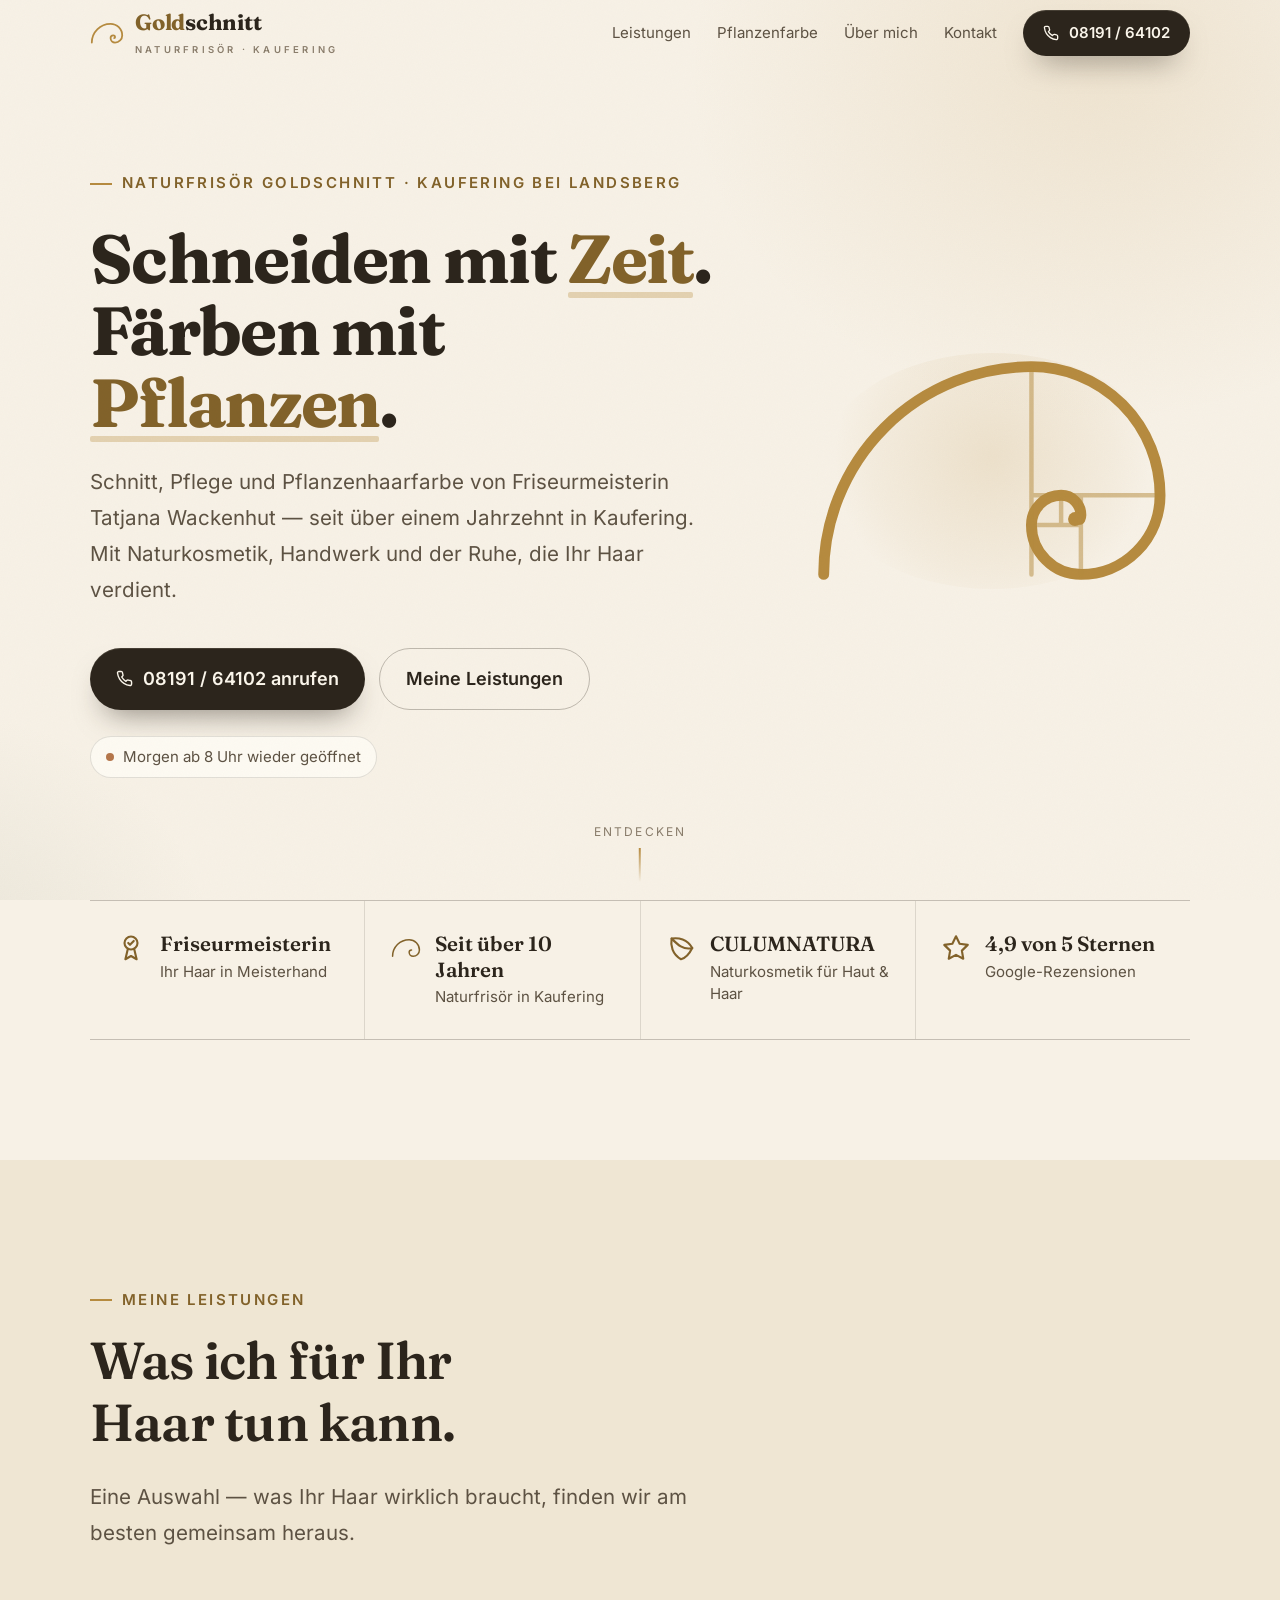
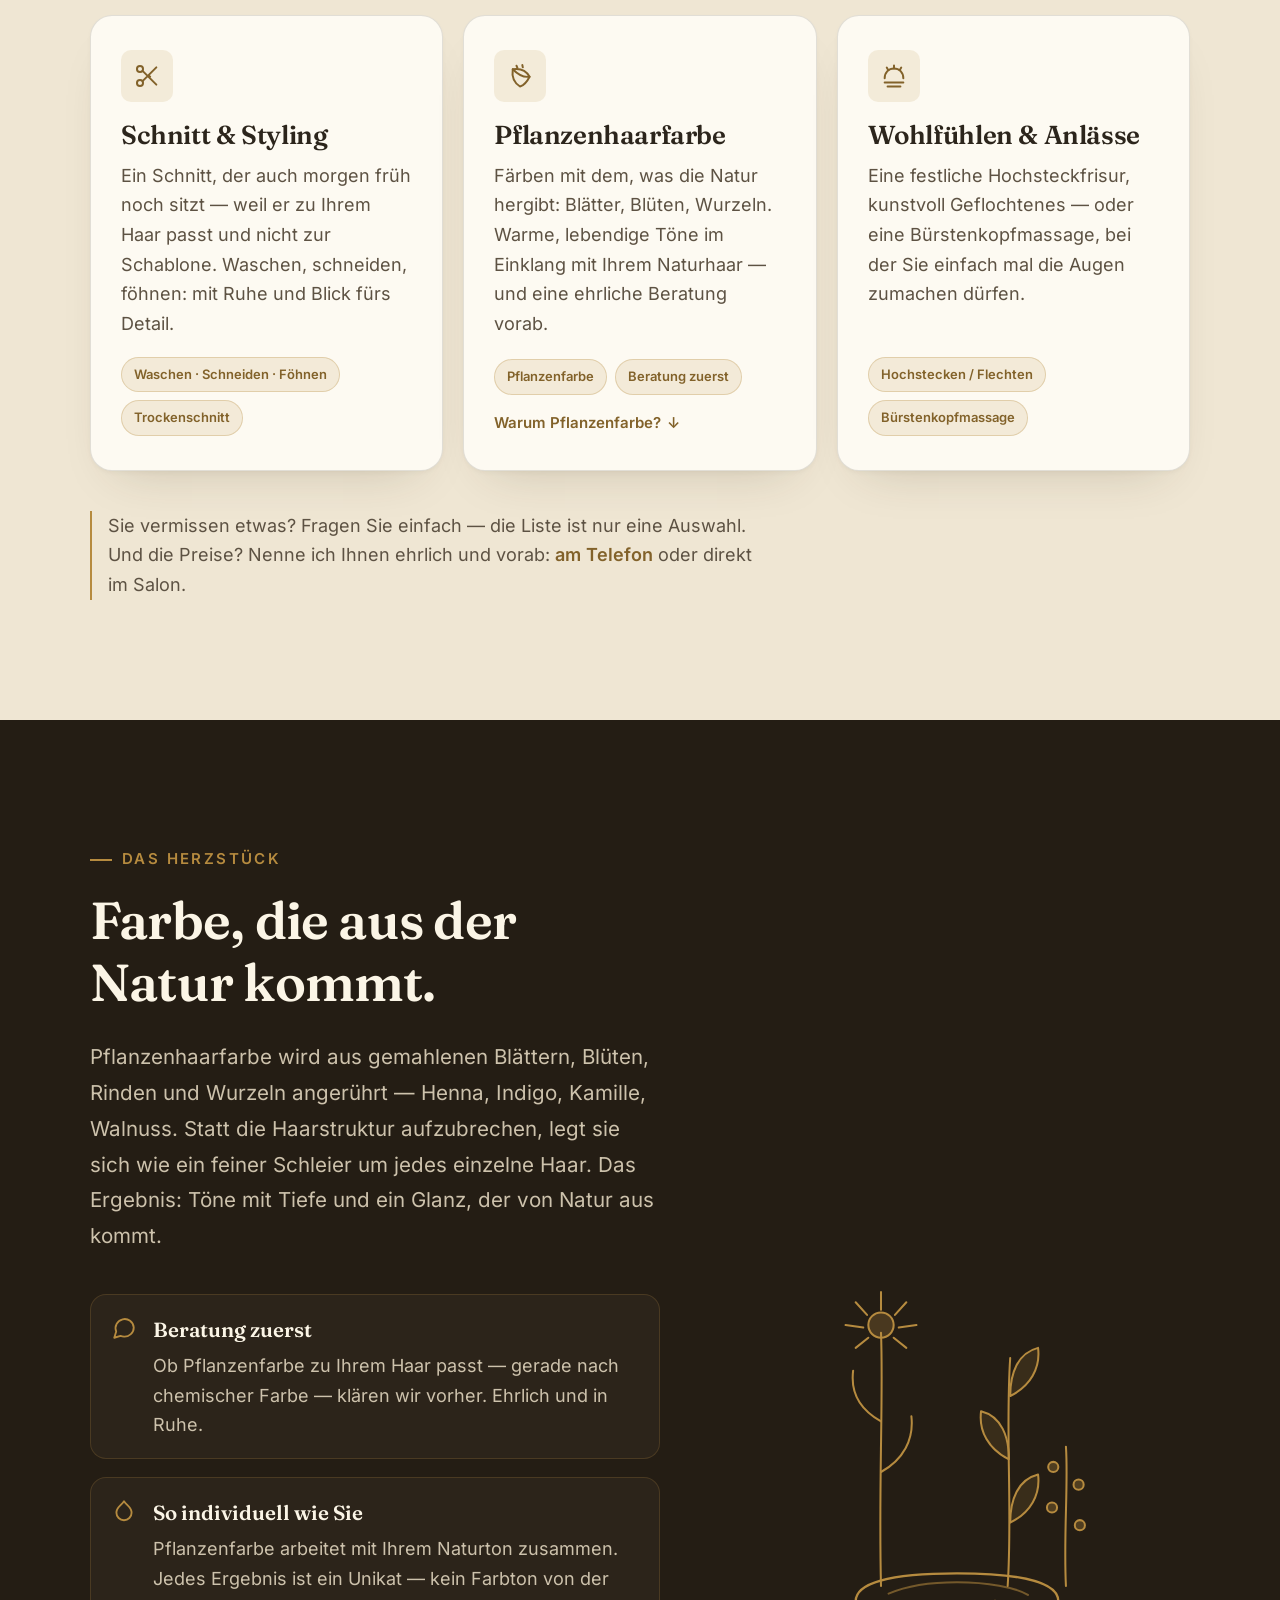
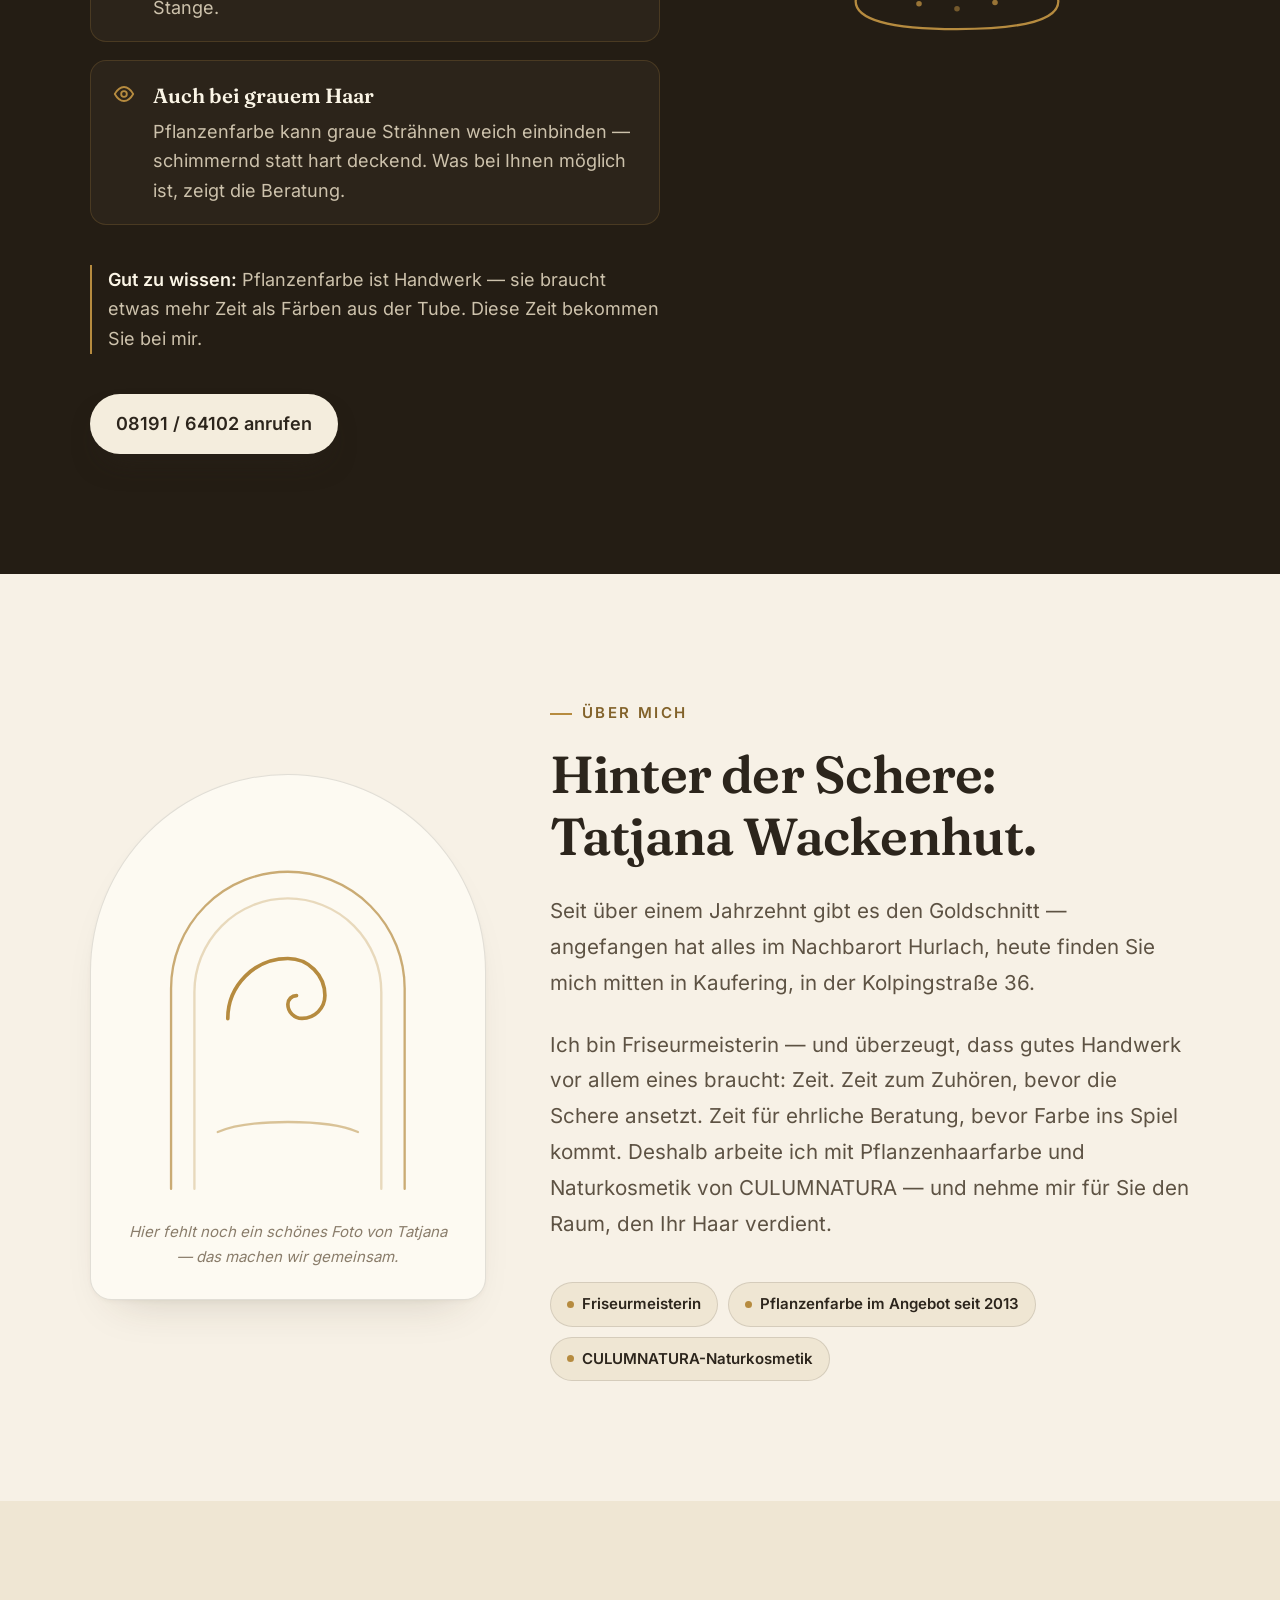
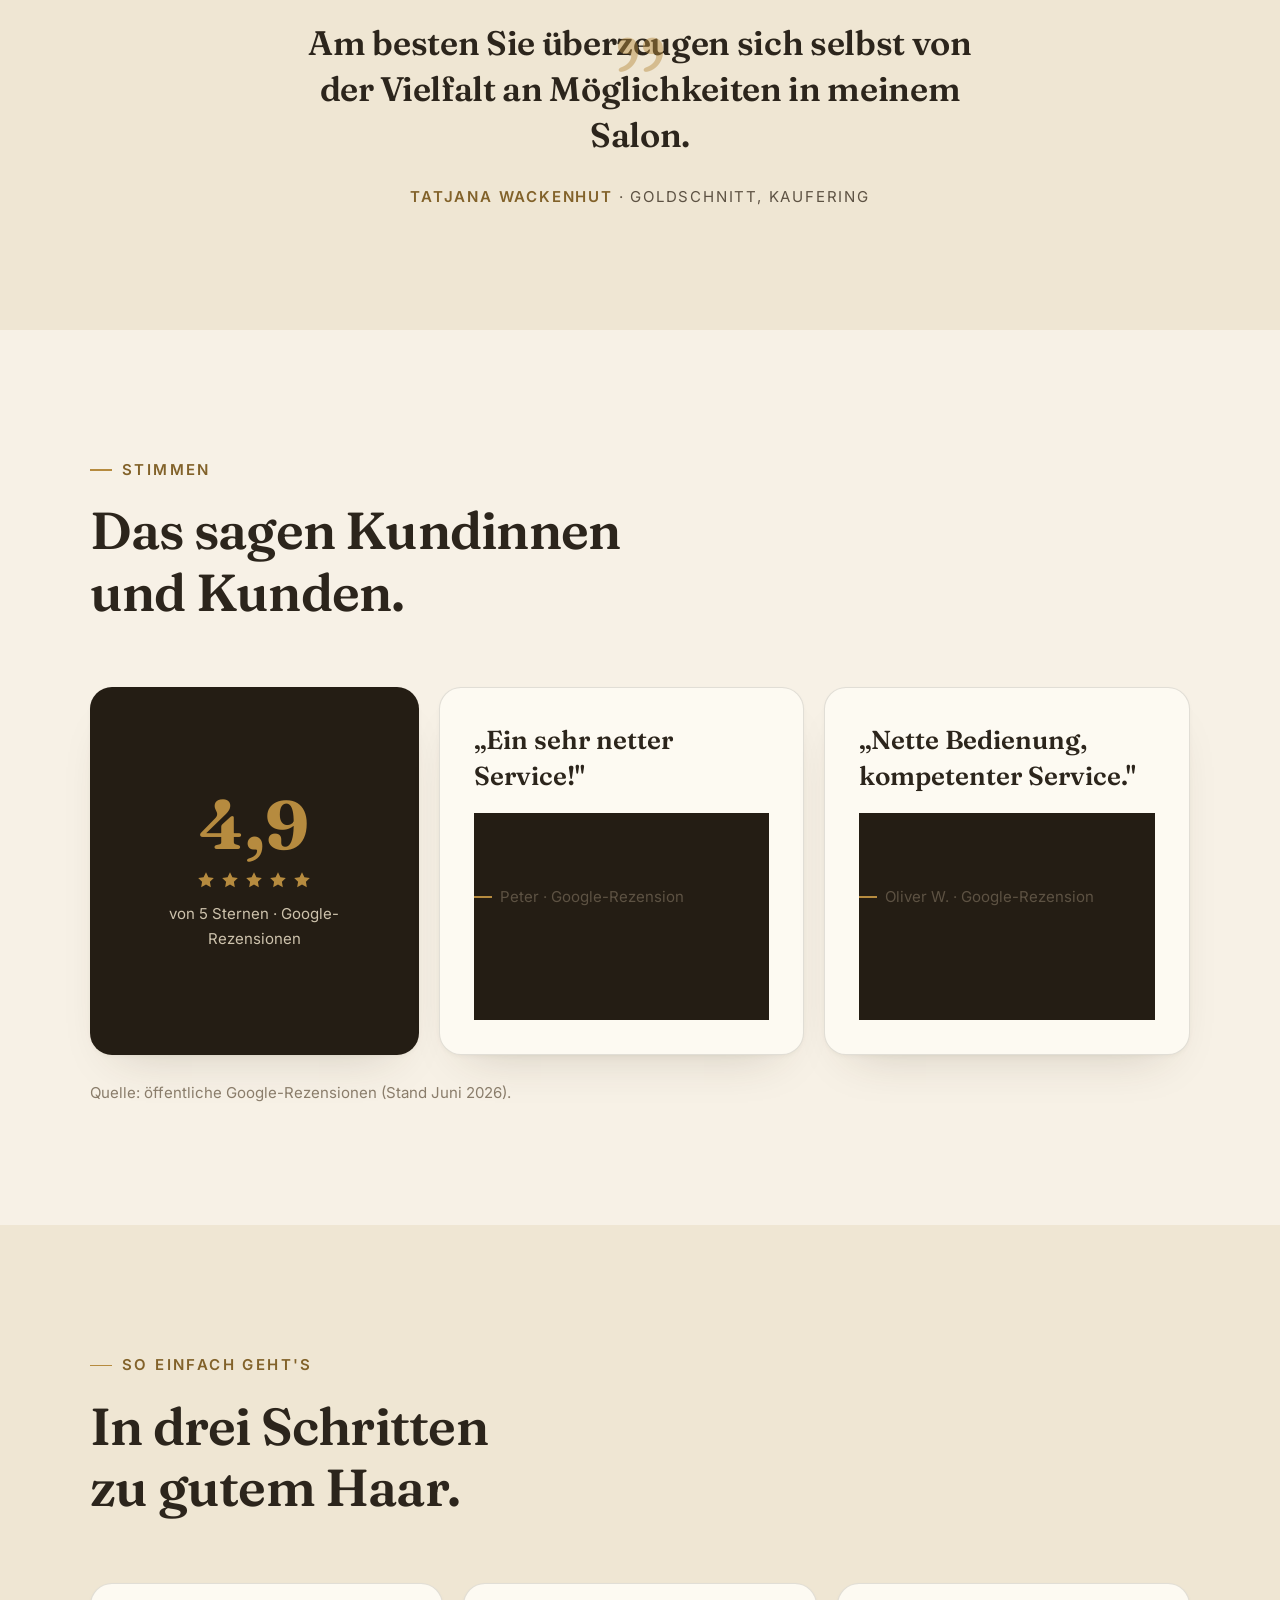
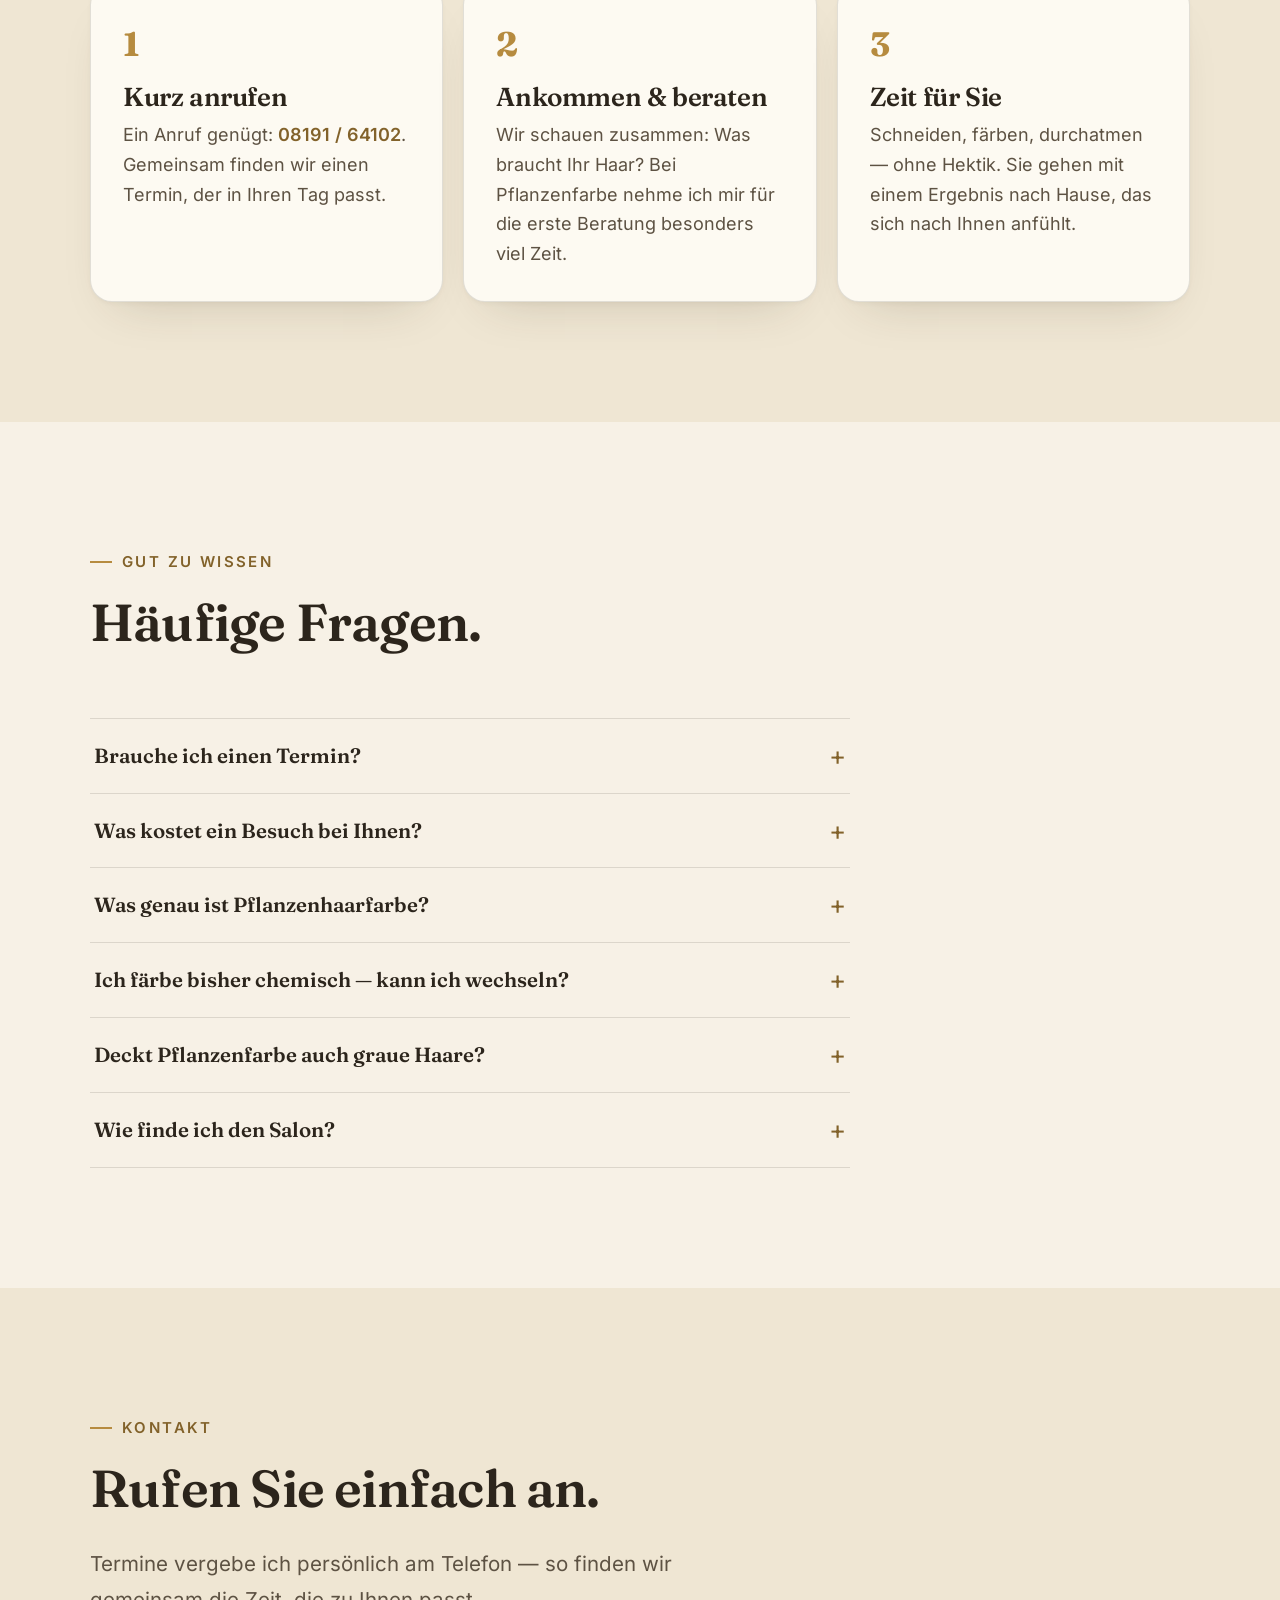
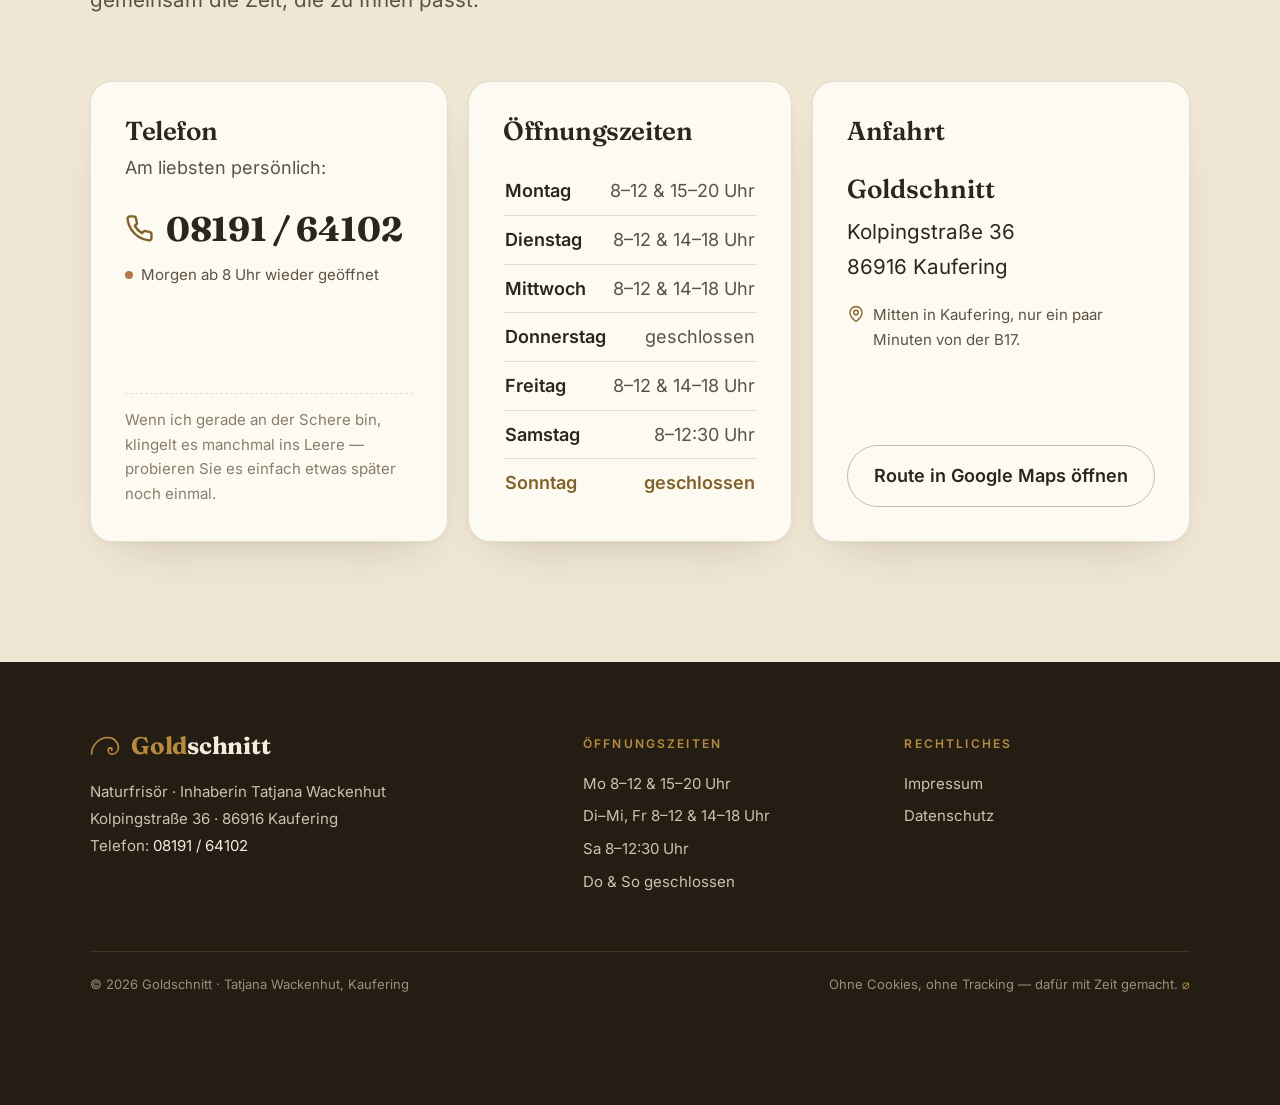
==== index.html @ da41f737 "Goldschnitt Naturfrisör — Design-Vorschau (Geschenk für Tatjana) Demo-Modus: noindex, robots Disallo" ====
<!DOCTYPE html>
<!--
  ╔════════════════════════════════════════════════════════════════════╗
  ║  GOLDSCHNITT NATURFRISÖR · Tatjana Wackenhut · Kaufering            ║
  ║  Design-Vorschau (DEMO, Geschenk) — gebaut von Lechcode, 06/2026    ║
  ║  Konzept: Goldener Schnitt = Marke. Spirale = Signet & Locke.       ║
  ║  Single-File, kein Build, keine externen Requests, keine Cookies.   ║
  ╠════════════════════════════════════════════════════════════════════╣
  ║  ⚠ DEMO-STATUS:                                                     ║
  ║   • noindex bleibt, bis Impressum + Datenschutz echt & freigegeben  ║
  ║   • Texte neu geschrieben — Passagen mit Kommentar                  ║
  ║     "VOM KUNDEN ZU PRÜFEN" vor Go-Live von Tatjana freigeben lassen ║
  ║   • Fakten-Quellen: _projekt/INVENTAR.md + INVENTAR-QUERCHECK.md    ║
  ╚════════════════════════════════════════════════════════════════════╝
-->
<html lang="de">
<head>
  <meta charset="UTF-8" />
  <meta name="viewport" content="width=device-width, initial-scale=1.0" />
  <!-- Foto-Modus für Screenshots: ?foto unterdrückt .js → alle Reveals sofort sichtbar -->
  <script>if(location.search.indexOf('foto')===-1){document.documentElement.classList.add('js');}else{document.documentElement.classList.add('foto');}</script>
  <!-- ⚠ ENTFERNEN sobald Impressum+Datenschutz live & von Tatjana freigegeben -->
  <meta name="robots" content="noindex, nofollow" />
  <title>Naturfriseur in Kaufering | Goldschnitt · Tatjana Wackenhut</title>
  <meta name="description" content="Schnitt, Pflege und Pflanzenhaarfarbe von Meisterin Tatjana Wackenhut. Naturfrisör Goldschnitt in Kaufering — mit Zeit und Naturkosmetik. ☎ 08191/64102" />
  <meta property="og:title" content="Goldschnitt — Naturfrisör in Kaufering" />
  <meta property="og:description" content="Schneiden mit Zeit. Färben mit Pflanzen. Friseurmeisterin Tatjana Wackenhut, Kolpingstraße 36, Kaufering." />
  <meta property="og:type" content="website" />
  <meta property="og:locale" content="de_DE" />
  <meta property="og:image" content="assets/og.jpg" />
  <meta name="theme-color" content="#F7F1E6" />
  <link rel="icon" href="data:image/svg+xml,%3Csvg xmlns='http://www.w3.org/2000/svg' viewBox='0 0 64 64'%3E%3Crect width='64' height='64' rx='14' fill='%23241D14'/%3E%3Cg transform='translate(8,19)' fill='none' stroke='%23B68B3F' stroke-width='2.6' stroke-linecap='round'%3E%3Cpath d='M0 29.4 A29.4 29.4 0 0 1 29.4 0 A18.2 18.2 0 0 1 47.6 18.2 A11.2 11.2 0 0 1 36.4 29.4 A7 7 0 0 1 29.4 22.4 A4.2 4.2 0 0 1 33.6 18.2 A2.8 2.8 0 0 1 36.4 21 A1.4 1.4 0 0 1 35 22.4'/%3E%3C/g%3E%3C/svg%3E" />
  <!-- Schriften lokal gehostet — DSGVO: keine Verbindung zu Google-Servern -->
  <link rel="preload" href="assets/fonts/fraunces-700.woff2" as="font" type="font/woff2" crossorigin>
  <link rel="preload" href="assets/fonts/inter-400.woff2" as="font" type="font/woff2" crossorigin>
  <link rel="stylesheet" href="assets/fonts.css">

  <!-- Strukturierte Daten: nur, was sichtbar auf der Seite steht. geo folgt bei Go-Live (Google-Profil). -->
  <script type="application/ld+json">
  {
    "@context": "https://schema.org",
    "@type": "HairSalon",
    "name": "Goldschnitt Naturfrisör",
    "alternateName": "Friseursalon Goldschnitt",
    "url": "https://www.goldschnitt-naturfrisoer.de/",
    "image": "https://www.goldschnitt-naturfrisoer.de/assets/og.jpg",
    "telephone": "+49 8191 64102",
    "founder": { "@type": "Person", "name": "Tatjana Wackenhut", "jobTitle": "Friseurmeisterin" },
    "address": {
      "@type": "PostalAddress",
      "streetAddress": "Kolpingstraße 36",
      "postalCode": "86916",
      "addressLocality": "Kaufering",
      "addressRegion": "Bayern",
      "addressCountry": "DE"
    },
    "openingHoursSpecification": [
      { "@type": "OpeningHoursSpecification", "dayOfWeek": "Monday", "opens": "08:00", "closes": "12:00" },
      { "@type": "OpeningHoursSpecification", "dayOfWeek": "Monday", "opens": "15:00", "closes": "20:00" },
      { "@type": "OpeningHoursSpecification", "dayOfWeek": ["Tuesday","Wednesday","Friday"], "opens": "08:00", "closes": "12:00" },
      { "@type": "OpeningHoursSpecification", "dayOfWeek": ["Tuesday","Wednesday","Friday"], "opens": "14:00", "closes": "18:00" },
      { "@type": "OpeningHoursSpecification", "dayOfWeek": "Saturday", "opens": "08:00", "closes": "12:30" }
    ],
    "areaServed": "Kaufering, Landsberg am Lech und Umgebung"
  }
  </script>

  <style>
  /* ═══ 1 · TOKENS — Creme · Espresso · mattes Gold (Goldener Schnitt) ═══ */
  :root{
    --paper:#F7F1E6;          /* Grund: warmes Elfenbein */
    --cream:#EFE6D3;          /* Flächen-Wechsel */
    --warm-white:#FDFAF2;     /* Karten */
    --ink:#2C251C;            /* Espresso — Text */
    --ink-soft:#5D5243;       /* Sekundärtext */
    --ink-faint:#8A7D6B;      /* Fußnoten */
    --gold:#B68B3F;           /* Gold dekorativ (Linien, große Ziffern) */
    --gold-deep:#82622A;      /* Gold lesbar (Links, Labels) */
    --gold-soft:rgba(182,139,63,.14);
    --sage:#6E7B5E;           /* Salbei, sparsam */
    --night:#241D14;          /* dunkle Sektionen/Footer */
    --night-2:#2C241A;
    --bone:#F4EDDD;           /* Text auf dunkel */
    --bone-dim:#CDC2AC;
    --line:rgba(44,37,28,.13);
    --line-d:rgba(182,139,63,.22);
    --serif:'Fraunces',Georgia,'Times New Roman',serif;
    --sans:'Inter','Inter-Fallback',-apple-system,'Segoe UI',sans-serif;

    /* Typo-Skala, an φ=1,618 angelehnt (fluid; ⚠ Leerzeichen um + sind Pflicht) */
    --step--1:clamp(13.5px, 12.8px + .3vw, 15px);
    --step-0:clamp(16.5px, 15.9px + .35vw, 18px);
    --step-1:clamp(18px, 17px + .6vw, 20.5px);
    --step-2:clamp(21px, 19px + 1.1vw, 26px);
    --step-3:clamp(26px, 22.5px + 1.8vw, 34px);
    --step-4:clamp(33px, 26px + 3.6vw, 52px);
    --step-5:clamp(40px, 28px + 6.2vw, 68px);
    --lh-tight:1.06; --lh-snug:1.18; --lh-body:1.65; --lh-relaxed:1.75;
    --ls-label:.16em;

    /* Spacing-Leiter */
    --sp-1:clamp(8px, 1vw, 12px);
    --sp-2:clamp(14px, 1.6vw, 18px);
    --sp-3:clamp(20px, 2.4vw, 26px);
    --sp-4:clamp(30px, 3.6vw, 40px);
    --sp-5:clamp(44px, 5.5vw, 64px);
    --sp-6:clamp(64px, 9.5vw, 120px);

    --radius:16px; --radius-lg:22px; --radius-sm:10px; --radius-pill:999px;
    --nav-h:66px;
    --shadow:0 2px 6px -3px rgba(60,45,25,.10), 0 24px 48px -28px rgba(60,45,25,.22);
    --shadow-lift:0 2px 6px -3px rgba(60,45,25,.12), 0 30px 56px -26px rgba(60,45,25,.30);
    --ease:cubic-bezier(.22,.61,.36,1);
    --focus:0 0 0 3px rgba(130,98,42,.5);
  }
  *{margin:0;padding:0;box-sizing:border-box;}
  html{scroll-behavior:smooth;scroll-padding-top:calc(var(--nav-h) + 14px);}
  body{background:var(--paper);color:var(--ink);font-family:var(--sans);font-size:var(--step-0);line-height:var(--lh-body);-webkit-font-smoothing:antialiased;overflow-x:hidden;}
  /* feines Papierkorn — taktil statt steril */
  body::after{content:"";position:fixed;inset:0;z-index:9990;pointer-events:none;opacity:.028;mix-blend-mode:multiply;
    background-image:url("data:image/svg+xml,%3Csvg xmlns='http://www.w3.org/2000/svg' width='180' height='180'%3E%3Cfilter id='n'%3E%3CfeTurbulence type='fractalNoise' baseFrequency='0.85' numOctaves='2' stitchTiles='stitch'/%3E%3C/filter%3E%3Crect width='100%25' height='100%25' filter='url(%23n)'/%3E%3C/svg%3E");}
  h1,h2,h3{font-family:var(--serif);font-weight:600;line-height:var(--lh-snug);letter-spacing:-.015em;text-wrap:balance;}
  a{color:inherit;text-decoration:none;}
  img,svg{display:block;max-width:100%;}
  ul{list-style:none;}
  ::selection{background:rgba(182,139,63,.28);}
  .wrap{width:min(1100px,92vw);margin-inline:auto;}
  section{padding:var(--sp-6) 0;position:relative;}
  .eyebrow{font-size:var(--step--1);font-weight:600;letter-spacing:var(--ls-label);text-transform:uppercase;color:var(--gold-deep);display:inline-flex;align-items:center;gap:10px;}
  .eyebrow::before{content:"";width:22px;height:1.5px;background:var(--gold);flex:none;}
  .sec-head{max-width:56ch;margin-bottom:var(--sp-5);}
  .sec-head h2{font-size:var(--step-4);margin-top:var(--sp-2);}
  .sec-head .lead{margin-top:var(--sp-3);}
  .lead{font-size:var(--step-1);line-height:var(--lh-relaxed);color:var(--ink-soft);}
  .dark{background:var(--night);color:var(--bone);}
  .dark h2,.dark h3{color:#FBF5E6;}
  .dark .lead{color:var(--bone-dim);}
  .dark .eyebrow{color:var(--gold);}
  .cream-bg{background:var(--cream);}

  /* Buttons — ein CTA-Wortlaut, ein Stil */
  .btn{display:inline-flex;align-items:center;justify-content:center;gap:10px;cursor:pointer;border:none;
    background:var(--ink);color:#FBF6EB;font-family:var(--sans);font-weight:600;font-size:var(--step-0);
    padding:15px 26px;border-radius:var(--radius-pill);min-height:48px;
    box-shadow:inset 0 1px 0 rgba(255,245,220,.12), 0 16px 30px -14px rgba(44,37,28,.55);
    transition:transform .28s var(--ease),box-shadow .28s var(--ease),background .28s var(--ease);white-space:nowrap;}
  .btn:hover{transform:translateY(-2px);background:#3A3124;box-shadow:inset 0 1px 0 rgba(255,245,220,.12), 0 0 0 1.5px var(--gold), 0 20px 36px -14px rgba(44,37,28,.6);}
  .btn:active{transform:translateY(0);transition-duration:.08s;}
  .btn-ghost{background:transparent;color:var(--ink);border:1.5px solid rgba(44,37,28,.28);box-shadow:none;}
  .btn-ghost:hover{background:var(--gold-soft);border-color:var(--gold-deep);color:var(--ink);box-shadow:none;}
  .dark .btn{background:var(--bone);color:var(--ink);}
  .dark .btn:hover{background:#fff;box-shadow:0 0 0 1.5px var(--gold), 0 20px 36px -14px rgba(0,0,0,.6);}
  .tel-ico{flex:none;}

  /* ═══ 2 · NAV ═══ */
  .nav{position:fixed;top:0;left:0;right:0;z-index:100;height:var(--nav-h);transition:background .3s var(--ease),box-shadow .3s var(--ease);}
  .nav.scrolled{background:rgba(247,241,230,.82);backdrop-filter:saturate(150%) blur(14px);-webkit-backdrop-filter:saturate(150%) blur(14px);box-shadow:0 1px 0 var(--line);}
  .nav-in{display:flex;align-items:center;justify-content:space-between;height:100%;}
  .brand{display:inline-flex;align-items:center;gap:11px;}
  .brand-mark{width:34px;height:auto;color:var(--gold);flex:none;transition:transform .4s var(--ease);}
  .brand:hover .brand-mark{transform:rotate(-6deg);}
  .wm{font-family:var(--serif);font-weight:700;font-size:22px;letter-spacing:-.01em;line-height:1;color:var(--ink);}
  .wm .gold{color:var(--gold-deep);}
  .wm-sub{display:block;font-family:var(--sans);font-weight:600;font-size:9.5px;letter-spacing:.34em;text-transform:uppercase;color:var(--ink-faint);margin-top:3px;}
  .nav-links{display:flex;align-items:center;gap:26px;}
  .nav-links a:not(.btn){font-size:15px;color:var(--ink-soft);font-weight:500;position:relative;padding:4px 0;transition:color .2s var(--ease);}
  .nav-links a:not(.btn)::after{content:"";position:absolute;left:0;bottom:-2px;width:0;height:1.5px;background:var(--gold);transition:width .25s var(--ease);}
  .nav-links a:not(.btn):hover{color:var(--ink);}
  .nav-links a:not(.btn):hover::after{width:100%;}
  .nav-links .btn{padding:11px 20px;min-height:44px;font-size:15px;}
  .nav-toggle{display:none;background:none;border:none;cursor:pointer;padding:12px;min-width:48px;min-height:48px;}
  .nav-toggle span{display:block;width:24px;height:2px;background:var(--ink);border-radius:2px;transition:.3s;margin-inline:auto;}
  .nav-toggle span + span{margin-top:6px;}

  /* ═══ 3 · HERO ═══ */
  /* Foto-Modus (?foto): Hero nicht auf Fensterhöhe strecken — für Full-Page-Screenshots */
  .foto .hero{min-height:auto;}
  .hero{min-height:100svh;display:flex;align-items:center;padding:calc(var(--nav-h) + var(--sp-4)) 0 var(--sp-5);overflow:hidden;isolation:isolate;
    background:
      radial-gradient(52vmax 44vmax at 86% 8%, rgba(182,139,63,.13), transparent 62%),
      radial-gradient(40vmax 36vmax at -6% 108%, rgba(110,123,94,.10), transparent 58%),
      var(--paper);}
  .hero-grid{display:grid;grid-template-columns:1.618fr 1fr;gap:clamp(32px,5vw,72px);align-items:center;}
  .hero h1{font-size:var(--step-5);font-weight:700;line-height:var(--lh-tight);letter-spacing:-.025em;margin-top:var(--sp-3);max-width:15ch;}
  .hero h1 em{font-style:normal;color:var(--gold-deep);position:relative;white-space:nowrap;}
  .hero h1 em::after{content:"";position:absolute;left:0;right:0;bottom:.04em;height:.085em;background:var(--gold);opacity:.32;border-radius:2px;z-index:-1;}
  .hero-sub{margin-top:var(--sp-3);max-width:48ch;}
  .hero-cta{display:flex;gap:14px;flex-wrap:wrap;margin-top:var(--sp-4);}
  .hero-status{display:inline-flex;align-items:center;gap:9px;margin-top:var(--sp-3);font-size:var(--step--1);color:var(--ink-soft);background:var(--warm-white);border:1px solid var(--line);padding:8px 15px;border-radius:var(--radius-pill);}
  .hero-status .dot{width:8px;height:8px;border-radius:50%;background:var(--sage);flex:none;}
  .hero-status.zu .dot{background:#B5764A;}
  .hero-status:empty{display:none;}
  .hero-visual{position:relative;display:grid;place-items:center;}
  .spiral-stage{position:relative;width:min(440px,100%);}
  .spiral-stage::before{content:"";position:absolute;inset:6%;border-radius:50%;background:radial-gradient(circle at 50% 44%, rgba(182,139,63,.16), rgba(182,139,63,.05) 55%, transparent 72%);}
  .spiral-svg{position:relative;width:100%;height:auto;color:var(--gold);overflow:visible;}
  /* Spirale zeichnet sich einmalig (nur mit JS; reduced-motion stoppt sie) */
  .js .spiral-draw{stroke-dasharray:1;stroke-dashoffset:1;animation:draw 2.4s .35s var(--ease) forwards;}
  @keyframes draw{to{stroke-dashoffset:0;}}
  .hero-hint{position:absolute;left:50%;bottom:18px;transform:translateX(-50%);color:var(--ink-faint);font-size:12px;letter-spacing:.18em;text-transform:uppercase;display:flex;flex-direction:column;align-items:center;gap:6px;}
  .hero-hint::after{content:"";width:1.5px;height:34px;background:linear-gradient(var(--gold), transparent);}

  /* ═══ 4 · VERTRAUENSLEISTE ═══ */
  .trustbar{padding:0 0 var(--sp-6);}
  .trust-grid{display:grid;grid-template-columns:repeat(4,1fr);gap:1px;background:var(--line);border-block:1px solid var(--line);}
  .trust{background:var(--paper);padding:clamp(18px,2.6vw,30px) clamp(14px,2vw,26px);display:flex;gap:14px;align-items:flex-start;}
  .trust svg{flex:none;width:30px;height:30px;color:var(--gold-deep);margin-top:2px;}
  .trust b{display:block;font-family:var(--serif);font-weight:600;font-size:var(--step-1);line-height:1.25;}
  .trust span{display:block;font-size:var(--step--1);color:var(--ink-soft);margin-top:4px;line-height:1.5;}

  /* ═══ 5 · LEISTUNGEN ═══ */
  .cards{display:grid;grid-template-columns:repeat(3,1fr);gap:20px;}
  .card{background:var(--warm-white);border:1px solid var(--line);border-radius:var(--radius-lg);padding:clamp(24px,3vw,34px) clamp(20px,2.6vw,30px);box-shadow:var(--shadow);display:flex;flex-direction:column;transition:transform .35s var(--ease),box-shadow .35s var(--ease),border-color .35s var(--ease);}
  .card:hover{transform:translateY(-4px);box-shadow:var(--shadow-lift);border-color:rgba(182,139,63,.45);}
  .card .ic{width:52px;height:52px;border-radius:var(--radius-sm);background:var(--gold-soft);display:grid;place-items:center;margin-bottom:18px;}
  .card .ic svg{width:28px;height:28px;color:var(--gold-deep);}
  .card h3{font-size:var(--step-2);margin-bottom:10px;}
  .card p{color:var(--ink-soft);font-size:var(--step-0);flex:1;}
  .tags{display:flex;flex-wrap:wrap;gap:8px;margin-top:18px;}
  .tag{font-size:13px;font-weight:600;color:var(--gold-deep);background:var(--gold-soft);border:1px solid rgba(182,139,63,.3);padding:6px 12px;border-radius:var(--radius-pill);}
  .card .more{margin-top:16px;font-size:var(--step--1);font-weight:600;color:var(--gold-deep);display:inline-flex;align-items:center;gap:6px;}
  .card .more:hover{text-decoration:underline;text-underline-offset:3px;}
  .cards-note{margin-top:var(--sp-4);max-width:62ch;color:var(--ink-soft);font-size:var(--step-0);border-left:2px solid var(--gold);padding-left:16px;}

  /* ═══ 6 · PFLANZENFARBE (dunkel, das Herzstück) ═══ */
  .pf{overflow:hidden;}
  .pf-grid{display:grid;grid-template-columns:1.1fr .9fr;gap:clamp(32px,5vw,72px);align-items:center;}
  .pf-points{display:grid;gap:18px;margin-top:var(--sp-4);}
  .pf-point{display:flex;gap:16px;align-items:flex-start;background:var(--night-2);border:1px solid var(--line-d);border-radius:var(--radius);padding:18px 20px;}
  .pf-point svg{flex:none;width:26px;height:26px;color:var(--gold);margin-top:2px;}
  .pf-point b{display:block;font-family:var(--serif);font-size:var(--step-1);font-weight:600;color:#FBF5E6;margin-bottom:4px;}
  .pf-point p{color:var(--bone-dim);font-size:var(--step-0);}
  .pf-note{margin-top:var(--sp-4);color:var(--bone-dim);font-size:var(--step-0);border-left:2px solid var(--gold);padding-left:16px;max-width:54ch;}
  .pf-note b{color:#FBF5E6;}
  .pf-cta{margin-top:var(--sp-4);}
  .pf-visual{position:relative;display:grid;place-items:center;min-height:320px;}
  .botanik{width:min(380px,90%);height:auto;color:var(--gold);overflow:visible;}
  /* v1.2-Regel: äußere <g> positioniert (transform-Attribut), innere <g class="sway"> animiert */
  .js .sway{animation:sway 7s ease-in-out infinite;transform-origin:50% 100%;}
  .js .sway.s2{animation-duration:9s;animation-delay:1.2s;}
  .js .sway.s3{animation-duration:8s;animation-delay:2.1s;}
  @keyframes sway{0%,100%{transform:rotate(-2.2deg);}50%{transform:rotate(2.2deg);}}

  /* ═══ 7 · ÜBER MICH ═══ */
  .um-grid{display:grid;grid-template-columns:1fr 1.618fr;gap:clamp(32px,5vw,72px);align-items:center;}
  .um-frame{position:relative;background:var(--warm-white);border:1px solid var(--line);border-radius:200px 200px var(--radius-lg) var(--radius-lg);padding:clamp(20px,3vw,30px);box-shadow:var(--shadow);}
  .um-frame svg{width:100%;height:auto;color:var(--gold);}
  .um-frame figcaption{text-align:center;font-size:var(--step--1);color:var(--ink-faint);margin-top:14px;font-style:italic;}
  .um-copy .lead + .lead{margin-top:var(--sp-3);}
  .quali{display:flex;flex-wrap:wrap;gap:10px;margin-top:var(--sp-4);}
  .quali li{font-size:var(--step--1);font-weight:600;color:var(--ink);background:var(--cream);border:1px solid var(--line);padding:9px 16px;border-radius:var(--radius-pill);display:inline-flex;align-items:center;gap:8px;}
  .quali li::before{content:"";width:7px;height:7px;border-radius:50%;background:var(--gold);flex:none;}

  /* ═══ 8 · FUNDSTÜCK-ZITAT ═══ */
  .zitat{text-align:center;}
  .zitat blockquote{position:relative;max-width:30ch;margin-inline:auto;font-family:var(--serif);font-weight:600;font-size:var(--step-3);line-height:1.35;letter-spacing:-.01em;}
  .zitat blockquote::before{content:"„";position:absolute;top:-.55em;left:50%;transform:translateX(-50%);font-size:3.2em;line-height:1;color:var(--gold);opacity:.45;font-family:var(--serif);}
  .zitat figcaption{margin-top:var(--sp-3);font-size:var(--step--1);color:var(--ink-soft);letter-spacing:.12em;text-transform:uppercase;}
  .zitat figcaption b{color:var(--gold-deep);}

  /* ═══ 9 · STIMMEN ═══ */
  .stimmen-grid{display:grid;grid-template-columns:.9fr 1fr 1fr;gap:20px;align-items:stretch;}
  .rating-card{background:var(--night);color:var(--bone);border-radius:var(--radius-lg);padding:clamp(24px,3vw,34px);display:flex;flex-direction:column;justify-content:center;text-align:center;box-shadow:var(--shadow);}
  .rating-card .num{font-family:var(--serif);font-weight:700;font-size:var(--step-5);line-height:1;color:var(--gold);}
  .rating-card .stars{display:flex;justify-content:center;gap:4px;margin-top:12px;color:var(--gold);}
  .rating-card .lbl{margin-top:12px;font-size:var(--step--1);color:var(--bone-dim);}
  .quote-card{background:var(--warm-white);border:1px solid var(--line);border-radius:var(--radius-lg);padding:clamp(24px,3vw,34px);box-shadow:var(--shadow);display:flex;flex-direction:column;}
  .quote-card p{font-family:var(--serif);font-size:var(--step-2);font-weight:600;line-height:1.4;flex:1;}
  .quote-card footer{margin-top:18px;font-size:var(--step--1);color:var(--ink-soft);display:flex;align-items:center;gap:8px;}
  .quote-card footer::before{content:"";width:18px;height:1.5px;background:var(--gold);flex:none;}
  .stimmen-src{margin-top:var(--sp-3);font-size:var(--step--1);color:var(--ink-faint);}

  /* ═══ 10 · ABLAUF ═══ */
  .steps{display:grid;grid-template-columns:repeat(3,1fr);gap:20px;counter-reset:schritt;}
  .step{background:var(--warm-white);border:1px solid var(--line);border-radius:var(--radius-lg);padding:clamp(24px,3vw,32px);box-shadow:var(--shadow);position:relative;}
  .step::before{counter-increment:schritt;content:counter(schritt);font-family:var(--serif);font-weight:700;font-size:var(--step-3);color:var(--gold);display:block;margin-bottom:10px;}
  .step h3{font-size:var(--step-2);margin-bottom:8px;}
  .step p{color:var(--ink-soft);}
  .step a{color:var(--gold-deep);font-weight:600;white-space:nowrap;}
  .step a:hover{text-decoration:underline;text-underline-offset:3px;}

  /* ═══ 11 · FAQ ═══ */
  .faq-list{max-width:760px;}
  .faq-list details{border-bottom:1px solid var(--line);}
  .faq-list details:first-child{border-top:1px solid var(--line);}
  .faq-list summary{cursor:pointer;list-style:none;display:flex;align-items:center;justify-content:space-between;gap:16px;padding:20px 4px;font-family:var(--serif);font-weight:600;font-size:var(--step-1);min-height:48px;transition:color .2s var(--ease);}
  .faq-list summary::-webkit-details-marker{display:none;}
  .faq-list summary:hover{color:var(--gold-deep);}
  .faq-list summary::after{content:"+";font-family:var(--sans);font-weight:400;font-size:26px;color:var(--gold-deep);flex:none;transition:transform .3s var(--ease);line-height:1;}
  .faq-list details[open] summary::after{transform:rotate(45deg);}
  .faq-list details > p{padding:0 4px 22px;color:var(--ink-soft);max-width:62ch;}
  .faq-list details > p a{color:var(--gold-deep);font-weight:600;}
  .faq-list details > p a:hover{text-decoration:underline;text-underline-offset:3px;}

  /* ═══ 12 · KONTAKT & ANFAHRT ═══ */
  .kontakt-grid{display:grid;grid-template-columns:1.15fr 1fr 1fr;gap:20px;align-items:stretch;}
  .k-card{background:var(--warm-white);border:1px solid var(--line);border-radius:var(--radius-lg);padding:clamp(24px,3vw,34px);box-shadow:var(--shadow);display:flex;flex-direction:column;}
  .k-card h3{font-size:var(--step-2);margin-bottom:6px;}
  .k-card .sub{color:var(--ink-soft);font-size:var(--step-0);}
  .tel-big{display:inline-flex;align-items:center;gap:12px;font-family:var(--serif);font-weight:700;font-size:var(--step-3);color:var(--ink);margin:18px 0 6px;letter-spacing:-.01em;}
  .tel-big:hover{color:var(--gold-deep);}
  .tel-big svg{width:.85em;height:.85em;color:var(--gold-deep);flex:none;}
  .k-status{font-size:var(--step--1);color:var(--ink-soft);display:flex;align-items:center;gap:8px;margin-bottom:14px;min-height:1.4em;}
  .k-status .dot{width:8px;height:8px;border-radius:50%;background:var(--sage);flex:none;}
  .k-status.zu .dot{background:#B5764A;}
  .k-hint{font-size:var(--step--1);color:var(--ink-faint);margin-top:auto;padding-top:14px;border-top:1px dashed var(--line);}
  /* HIER: Öffnungszeiten ändern → Tabelle + JS-Daten (unten) + JSON-LD (oben) zusammen pflegen! */
  .zeiten{width:100%;border-collapse:collapse;margin-top:14px;}
  .zeiten td{padding:9px 2px;border-bottom:1px solid var(--line);font-size:var(--step-0);vertical-align:top;}
  .zeiten tr:last-child td{border-bottom:none;}
  .zeiten td:first-child{font-weight:600;width:5.2em;}
  .zeiten td:last-child{text-align:right;color:var(--ink-soft);white-space:nowrap;}
  .zeiten tr.heute td{color:var(--gold-deep);font-weight:600;}
  .zeiten .zu{color:var(--ink-faint);}
  .adresse{font-style:normal;line-height:1.7;margin:14px 0 18px;font-size:var(--step-1);}
  .adresse b{font-family:var(--serif);font-size:var(--step-2);font-weight:600;display:block;margin-bottom:4px;}
  .k-card .btn{margin-top:auto;}
  .anfahrt-tipp{font-size:var(--step--1);color:var(--ink-soft);margin-bottom:18px;display:flex;gap:8px;align-items:flex-start;}
  .anfahrt-tipp svg{flex:none;width:18px;height:18px;color:var(--gold-deep);margin-top:2px;}

  /* ═══ 13 · FOOTER ═══ */
  footer{background:var(--night);color:var(--bone-dim);padding:clamp(48px,7vw,72px) 0 110px;}
  .foot-top{display:grid;grid-template-columns:1.6fr 1fr 1fr;gap:36px;}
  .foot-brand .wm{color:var(--bone);font-size:24px;}
  .foot-brand .wm .gold{color:var(--gold);}
  .foot-brand .brand-mark{width:30px;}
  .foot-brand p{font-size:var(--step--1);line-height:1.8;margin-top:14px;color:var(--bone-dim);}
  .foot-col h4{font-family:var(--sans);font-size:12px;letter-spacing:.18em;text-transform:uppercase;color:var(--gold);font-weight:600;margin-bottom:14px;}
  .foot-col a,.foot-col span{display:block;color:var(--bone-dim);padding:4px 0;font-size:var(--step--1);}
  .foot-col a:hover{color:var(--bone);}
  .foot-bottom{margin-top:clamp(36px,5vw,52px);padding-top:22px;border-top:1px solid var(--line-d);display:flex;justify-content:space-between;align-items:center;flex-wrap:wrap;gap:12px;font-size:13px;color:#9C8F78;}

  /* ═══ Sticky-Mobilleiste ═══ */
  .sticky-bar{display:none;}
  @media (max-width:700px){
    .sticky-bar{position:fixed;left:0;right:0;bottom:0;z-index:120;display:grid;grid-template-columns:1.3fr 1fr 1fr;background:rgba(36,29,20,.97);backdrop-filter:blur(10px);-webkit-backdrop-filter:blur(10px);padding:10px 10px calc(10px + env(safe-area-inset-bottom));gap:8px;box-shadow:0 -8px 30px -12px rgba(0,0,0,.4);}
    .sticky-bar a{display:flex;align-items:center;justify-content:center;gap:8px;min-height:48px;border-radius:12px;font-size:14.5px;font-weight:600;color:var(--bone);background:rgba(244,237,221,.08);}
    .sticky-bar a svg{width:18px;height:18px;flex:none;}
    .sticky-bar a.call{background:var(--gold);color:#241D14;}
    body{padding-bottom:74px;}
  }

  /* ═══ Fokus (A11y) ═══ */
  :where(a,button,summary):focus-visible{outline:none;box-shadow:var(--focus);border-radius:var(--radius-sm);}
  .btn:focus-visible{box-shadow:var(--focus), 0 16px 30px -14px rgba(44,37,28,.55);border-radius:var(--radius-pill);}
  .skip{position:absolute;left:-999px;top:10px;z-index:300;background:var(--ink);color:var(--paper);padding:12px 18px;border-radius:var(--radius-sm);font-weight:600;}
  .skip:focus{left:14px;}

  /* ═══ Reveals (nur mit JS; ohne JS bleibt alles sichtbar) ═══ */
  .js .reveal > .wrap{opacity:0;transform:translateY(20px);transition:opacity .65s var(--ease),transform .65s var(--ease);}
  .js .reveal.in > .wrap{opacity:1;transform:none;}
  .js .reveal .stagger > *{opacity:0;transform:translateY(14px);transition:opacity .55s var(--ease),transform .55s var(--ease);}
  .js .reveal.in .stagger > *{opacity:1;transform:none;}
  .js .reveal.in .stagger > *:nth-child(2){transition-delay:.07s;}
  .js .reveal.in .stagger > *:nth-child(3){transition-delay:.14s;}
  .js .reveal.in .stagger > *:nth-child(4){transition-delay:.21s;}

  /* ═══ Responsive ═══ */
  @media (max-width:900px){
    .hero-grid{grid-template-columns:1fr;gap:clamp(24px,5vw,40px);}
    .hero-visual{order:-1;}
    .spiral-stage{width:min(260px,62vw);margin-inline:auto;}
    .hero{min-height:auto;padding-top:calc(var(--nav-h) + var(--sp-4));}
    .hero-hint{display:none;}
    .nav-links{position:fixed;inset:var(--nav-h) 0 auto 0;flex-direction:column;align-items:stretch;gap:0;background:var(--paper);border-bottom:1px solid var(--line);padding:8px 5vw 22px;transform:translateY(-14px);opacity:0;pointer-events:none;transition:.3s var(--ease);box-shadow:0 30px 50px -30px rgba(44,37,28,.3);}
    .nav-links.open{transform:none;opacity:1;pointer-events:auto;}
    .nav-links a:not(.btn){padding:15px 2px;border-bottom:1px solid var(--line);font-size:16px;}
    .nav-links a:not(.btn)::after{display:none;}
    .nav-links .btn{margin-top:14px;justify-content:center;}
    .nav-toggle{display:block;}
    .nav{background:rgba(247,241,230,.92);backdrop-filter:blur(14px);-webkit-backdrop-filter:blur(14px);}
    .trust-grid{grid-template-columns:1fr 1fr;}
    .cards,.steps{grid-template-columns:1fr;}
    .pf-grid,.um-grid{grid-template-columns:1fr;}
    .pf-visual{order:-1;min-height:0;}
    .botanik{width:min(280px,70vw);}
    .um-frame{max-width:340px;margin-inline:auto;}
    .stimmen-grid,.kontakt-grid{grid-template-columns:1fr;}
    .foot-top{grid-template-columns:1fr 1fr;}
    .foot-brand{grid-column:1 / -1;}
  }
  @media (max-width:540px){
    .trust-grid{grid-template-columns:1fr;}
    .hero-cta{flex-direction:column;align-items:stretch;}
    .hero-cta .btn{justify-content:center;}
    .foot-top{grid-template-columns:1fr;}
    .foot-bottom{flex-direction:column;align-items:flex-start;}
  }

  /* ═══ Reduced Motion: alles ruhig ═══ */
  @media (prefers-reduced-motion:reduce){
    *{animation:none !important;transition:none !important;scroll-behavior:auto !important;}
    .js .spiral-draw{stroke-dasharray:none;stroke-dashoffset:0;}
    .js .reveal > .wrap,.js .reveal .stagger > *{opacity:1;transform:none;}
  }

  /* ═══ Print: Aushang fürs Schaufenster (Kontakt · Zeiten · Anfahrt) ═══ */
  @media print{
    .nav,.sticky-bar,.hero-visual,.hero-hint,.hero-cta,.pf,.zitat,.stimmen,.faq,.ablauf,footer .foot-col:last-child,body::after{display:none !important;}
    body{background:#fff;color:#000;font-size:11pt;padding:0;}
    section{padding:14pt 0;page-break-inside:avoid;}
    .hero{min-height:0;padding-top:10pt;}
    .card,.k-card,.trust{box-shadow:none;border:1px solid #999;}
    footer{background:#fff;color:#000;padding:10pt 0;}
    a[href^="tel"]::after{content:" (" attr(href) ")";font-size:9pt;}
  }
  </style>
</head>

<body id="top">
  <a class="skip" href="#main">Zum Inhalt springen</a>

  <!-- ═══ NAV ═══ -->
  <header class="nav" id="nav">
    <nav class="wrap nav-in" aria-label="Hauptnavigation">
      <a class="brand" href="#top">
        <!-- Signet: Goldener-Schnitt-Spirale = Locke -->
        <svg class="brand-mark" viewBox="-2 -2 38 25" fill="none" stroke="currentColor" stroke-width="2" stroke-linecap="round" aria-hidden="true">
          <path d="M0 21 A21 21 0 0 1 21 0 A13 13 0 0 1 34 13 A8 8 0 0 1 26 21 A5 5 0 0 1 21 16 A3 3 0 0 1 24 13 A2 2 0 0 1 26 15 A1 1 0 0 1 25 16"/>
        </svg>
        <span>
          <span class="wm"><span class="gold">Gold</span>schnitt</span>
          <span class="wm-sub">Naturfrisör · Kaufering</span>
        </span>
      </a>
      <button class="nav-toggle" aria-label="Menü öffnen" aria-expanded="false" aria-controls="nav-links"><span></span><span></span><span></span></button>
      <div class="nav-links" id="nav-links">
        <a href="#leistungen">Leistungen</a>
        <a href="#pflanzenfarbe">Pflanzenfarbe</a>
        <a href="#ueber-mich">Über mich</a>
        <a href="#kontakt">Kontakt</a>
        <!-- HIER: Telefonnummer (taucht 6× auf der Seite auf — Suche nach 64102) -->
        <a class="btn" href="tel:+49819164102"><svg class="tel-ico" width="16" height="16" viewBox="0 0 24 24" fill="none" stroke="currentColor" stroke-width="2" stroke-linecap="round" stroke-linejoin="round" aria-hidden="true"><path d="M22 16.92v3a2 2 0 0 1-2.18 2 19.8 19.8 0 0 1-8.63-3.07 19.5 19.5 0 0 1-6-6 19.8 19.8 0 0 1-3.07-8.67A2 2 0 0 1 4.11 2h3a2 2 0 0 1 2 1.72c.13.96.36 1.9.7 2.81a2 2 0 0 1-.45 2.11L8.09 9.91a16 16 0 0 0 6 6l1.27-1.27a2 2 0 0 1 2.11-.45c.91.34 1.85.57 2.81.7A2 2 0 0 1 22 16.92z"/></svg> 08191 / 64102</a>
      </div>
    </nav>
  </header>

  <main id="main">
    <!-- ═══ HERO ═══ -->
    <section class="hero" aria-label="Willkommen">
      <div class="wrap">
        <div class="hero-grid">
          <div>
            <span class="eyebrow">Naturfrisör Goldschnitt · Kaufering bei Landsberg</span>
            <h1>Schneiden mit <em>Zeit</em>.<br>Färben mit <em>Pflanzen</em>.</h1>
            <p class="hero-sub lead">Schnitt, Pflege und Pflanzenhaarfarbe von Friseurmeisterin Tatjana Wackenhut — seit über einem Jahrzehnt in Kaufering. Mit Naturkosmetik, Handwerk und der Ruhe, die Ihr Haar verdient.</p>
            <div class="hero-cta">
              <a class="btn" href="tel:+49819164102"><svg class="tel-ico" width="17" height="17" viewBox="0 0 24 24" fill="none" stroke="currentColor" stroke-width="2" stroke-linecap="round" stroke-linejoin="round" aria-hidden="true"><path d="M22 16.92v3a2 2 0 0 1-2.18 2 19.8 19.8 0 0 1-8.63-3.07 19.5 19.5 0 0 1-6-6 19.8 19.8 0 0 1-3.07-8.67A2 2 0 0 1 4.11 2h3a2 2 0 0 1 2 1.72c.13.96.36 1.9.7 2.81a2 2 0 0 1-.45 2.11L8.09 9.91a16 16 0 0 0 6 6l1.27-1.27a2 2 0 0 1 2.11-.45c.91.34 1.85.57 2.81.7A2 2 0 0 1 22 16.92z"/></svg> 08191 / 64102 anrufen</a>
              <a class="btn btn-ghost" href="#leistungen">Meine Leistungen</a>
            </div>
            <p class="hero-status" id="status-hero"><span class="dot" aria-hidden="true"></span><span class="txt">Termine nach telefonischer Vereinbarung</span></p>
          </div>
          <div class="hero-visual" aria-hidden="true">
            <div class="spiral-stage">
              <!-- Die Goldene-Schnitt-Spirale: Fibonacci-Radien 21·13·8·5·3·2·1 — Marke & Locke zugleich -->
              <svg class="spiral-svg" viewBox="-3 -3 40 27" fill="none" stroke="currentColor" stroke-linecap="round">
                <path class="spiral-draw" pathLength="1" stroke-width="1.1" d="M0 21 A21 21 0 0 1 21 0 A13 13 0 0 1 34 13 A8 8 0 0 1 26 21 A5 5 0 0 1 21 16 A3 3 0 0 1 24 13 A2 2 0 0 1 26 15 A1 1 0 0 1 25 16"/>
                <path class="spiral-draw" pathLength="1" stroke-width=".45" stroke-opacity=".5" d="M21 0 L21 21 M21 13 L34 13 M26 13 L26 21 M21 16 L26 16 M24 13 L24 16" />
                <circle cx="25.4" cy="15.4" r=".7" fill="currentColor" stroke="none"/>
              </svg>
            </div>
          </div>
        </div>
      </div>
      <span class="hero-hint" aria-hidden="true">Entdecken</span>
    </section>

    <!-- ═══ VERTRAUENSLEISTE ═══ -->
    <div class="trustbar reveal" aria-label="Auf einen Blick">
      <div class="wrap">
        <div class="trust-grid stagger">
          <!-- VOM KUNDEN ZU PRÜFEN: Meistertitel (Quelle: Familien-Briefing 11.06.2026) — vor Go-Live bestätigen -->
          <div class="trust"><svg viewBox="0 0 24 24" fill="none" stroke="currentColor" stroke-width="1.7" stroke-linecap="round" stroke-linejoin="round" aria-hidden="true"><circle cx="12" cy="8" r="5.2"/><path d="M9.5 12.6 7.5 21l4.5-2.6L16.5 21l-2-8.4"/><path d="M9.8 8 11.2 9.4 14.2 6.4"/></svg><div><b>Friseurmeisterin</b><span>Ihr Haar in Meisterhand</span></div></div>
          <div class="trust"><svg viewBox="-2 -2 38 25" fill="none" stroke="currentColor" stroke-width="1.9" stroke-linecap="round" aria-hidden="true"><path d="M0 21 A21 21 0 0 1 21 0 A13 13 0 0 1 34 13 A8 8 0 0 1 26 21 A5 5 0 0 1 21 16 A3 3 0 0 1 24 13"/></svg><div><b>Seit über 10 Jahren</b><span>Naturfrisör in Kaufering</span></div></div>
          <!-- VOM KUNDEN ZU PRÜFEN: CULUMNATURA-Partnerstatus heute (Logos stehen auf der Altseite) -->
          <div class="trust"><svg viewBox="0 0 24 24" fill="none" stroke="currentColor" stroke-width="1.7" stroke-linecap="round" stroke-linejoin="round" aria-hidden="true"><path d="M12 21 C 5 17 3.5 10 4.5 4.5 C 10 3.5 17 5 21 12 C 18 18 14 20.5 12 21Z"/><path d="M4.5 4.5 C 9 9 14 14 21 12"/></svg><div><b>CULUMNATURA</b><span>Naturkosmetik für Haut &amp; Haar</span></div></div>
          <!-- VOM KUNDEN ZU PRÜFEN: 4,9★/29 — Quelle werkenntdenbesten.de (11.06.2026), live in Google Maps gegenprüfen -->
          <div class="trust"><svg viewBox="0 0 24 24" fill="none" stroke="currentColor" stroke-width="1.7" stroke-linejoin="round" aria-hidden="true"><path d="M12 2.6 14.9 8.6 21.4 9.5 16.7 14.1 17.8 20.6 12 17.5 6.2 20.6 7.3 14.1 2.6 9.5 9.1 8.6Z"/></svg><div><b>4,9 von 5 Sternen</b><span>Google-Rezensionen</span></div></div>
        </div>
      </div>
    </div>

    <!-- ═══ LEISTUNGEN ═══ -->
    <!-- HIER: Leistungen ergänzen/ändern (Inventar: „Eine Auswahl meiner Leistungen") -->
    <section class="cream-bg reveal" id="leistungen">
      <div class="wrap">
        <div class="sec-head">
          <span class="eyebrow">Meine Leistungen</span>
          <h2>Was ich für Ihr Haar tun kann.</h2>
          <p class="lead">Eine Auswahl — was Ihr Haar wirklich braucht, finden wir am besten gemeinsam heraus.</p>
        </div>
        <div class="cards stagger">
          <article class="card">
            <div class="ic"><svg viewBox="0 0 24 24" fill="none" stroke="currentColor" stroke-width="1.7" stroke-linecap="round" stroke-linejoin="round" aria-hidden="true"><circle cx="6" cy="6" r="2.6"/><circle cx="6" cy="18" r="2.6"/><path d="M8.2 7.6 20 19.4 M8.2 16.4 20 4.6 M13.3 11.4 14.7 12.6"/></svg></div>
            <h3>Schnitt &amp; Styling</h3>
            <p>Ein Schnitt, der auch morgen früh noch sitzt — weil er zu Ihrem Haar passt und nicht zur Schablone. Waschen, schneiden, föhnen: mit Ruhe und Blick fürs Detail.</p>
            <ul class="tags" aria-label="Leistungen in diesem Bereich"><li class="tag">Waschen · Schneiden · Föhnen</li><li class="tag">Trockenschnitt</li></ul>
          </article>
          <article class="card">
            <div class="ic"><svg viewBox="0 0 24 24" fill="none" stroke="currentColor" stroke-width="1.7" stroke-linecap="round" stroke-linejoin="round" aria-hidden="true"><path d="M12 21 C 6.5 17.5 5 11.5 5.8 6.2 C 11 5.4 17 6.8 20.2 12.6 C 17.6 17.8 14 20.4 12 21Z"/><path d="M5.8 6.2 C 9.5 10 14 13.6 20.2 12.6"/><path d="M9 3.2 9.8 5 M14 2.6 14.4 4.6"/></svg></div>
            <h3>Pflanzenhaarfarbe</h3>
            <p>Färben mit dem, was die Natur hergibt: Blätter, Blüten, Wurzeln. Warme, lebendige Töne im Einklang mit Ihrem Naturhaar — und eine ehrliche Beratung vorab.</p>
            <ul class="tags" aria-label="Leistungen in diesem Bereich"><li class="tag">Pflanzenfarbe</li><li class="tag">Beratung zuerst</li></ul>
            <a class="more" href="#pflanzenfarbe">Warum Pflanzenfarbe? <span aria-hidden="true">↓</span></a>
          </article>
          <article class="card">
            <div class="ic"><svg viewBox="0 0 24 24" fill="none" stroke="currentColor" stroke-width="1.7" stroke-linecap="round" stroke-linejoin="round" aria-hidden="true"><path d="M4 14 C 4 9 7.5 5.5 12 5.5 C 16.5 5.5 20 9 20 14"/><path d="M12 5.5 V 3 M7 6.8 5.8 4.8 M17 6.8 18.2 4.8"/><path d="M4 17.5 H 20 M6.5 21 H 17.5"/></svg></div>
            <h3>Wohlfühlen &amp; Anlässe</h3>
            <p>Eine festliche Hochsteckfrisur, kunstvoll Geflochtenes — oder eine Bürstenkopfmassage, bei der Sie einfach mal die Augen zumachen dürfen.</p>
            <ul class="tags" aria-label="Leistungen in diesem Bereich"><li class="tag">Hochstecken / Flechten</li><li class="tag">Bürstenkopfmassage</li></ul>
          </article>
        </div>
        <!-- HIER: Preise — sobald Tatjana eine Preisliste freigibt, eigene Sektion einbauen -->
        <p class="cards-note">Sie vermissen etwas? Fragen Sie einfach — die Liste ist nur eine Auswahl. Und die Preise? Nenne ich Ihnen ehrlich und vorab: <a href="tel:+49819164102" style="color:var(--gold-deep);font-weight:600;">am Telefon</a> oder direkt im Salon.</p>
      </div>
    </section>

    <!-- ═══ PFLANZENFARBE — das Herzstück ═══ -->
    <section class="pf dark reveal" id="pflanzenfarbe">
      <div class="wrap">
        <div class="pf-grid">
          <div>
            <span class="eyebrow">Das Herzstück</span>
            <h2 style="font-size:var(--step-4);margin-top:var(--sp-2);">Farbe, die aus der Natur kommt.</h2>
            <p class="lead" style="margin-top:var(--sp-3);">Pflanzenhaarfarbe wird aus gemahlenen Blättern, Blüten, Rinden und Wurzeln angerührt — Henna, Indigo, Kamille, Walnuss. Statt die Haarstruktur aufzubrechen, legt sie sich wie ein feiner Schleier um jedes einzelne Haar. Das Ergebnis: Töne mit Tiefe und ein Glanz, der von Natur aus kommt.</p>
            <div class="pf-points stagger">
              <div class="pf-point"><svg viewBox="0 0 24 24" fill="none" stroke="currentColor" stroke-width="1.7" stroke-linecap="round" stroke-linejoin="round" aria-hidden="true"><path d="M21 11.5a8.4 8.4 0 0 1-9 8.4 8.6 8.6 0 0 1-3.2-.7L3 21l1.8-5.8a8.4 8.4 0 1 1 16.2-3.7z"/></svg><div><b>Beratung zuerst</b><p>Ob Pflanzenfarbe zu Ihrem Haar passt — gerade nach chemischer Farbe — klären wir vorher. Ehrlich und in Ruhe.</p></div></div>
              <div class="pf-point"><svg viewBox="0 0 24 24" fill="none" stroke="currentColor" stroke-width="1.7" stroke-linecap="round" stroke-linejoin="round" aria-hidden="true"><path d="M12 3 C 14.5 7 19 8.5 19 13.5 A 7 7 0 0 1 5 13.5 C 5 8.5 9.5 7 12 3Z"/></svg><div><b>So individuell wie Sie</b><p>Pflanzenfarbe arbeitet mit Ihrem Naturton zusammen. Jedes Ergebnis ist ein Unikat — kein Farbton von der Stange.</p></div></div>
              <div class="pf-point"><svg viewBox="0 0 24 24" fill="none" stroke="currentColor" stroke-width="1.7" stroke-linecap="round" stroke-linejoin="round" aria-hidden="true"><path d="M3.5 12 C 6 7.5 9 5.5 12 5.5 C 15 5.5 18 7.5 20.5 12 C 18 16.5 15 18.5 12 18.5 C 9 18.5 6 16.5 3.5 12Z"/><circle cx="12" cy="12" r="2.6"/></svg><div><b>Auch bei grauem Haar</b><p>Pflanzenfarbe kann graue Strähnen weich einbinden — schimmernd statt hart deckend. Was bei Ihnen möglich ist, zeigt die Beratung.</p></div></div>
            </div>
            <p class="pf-note"><b>Gut zu wissen:</b> Pflanzenfarbe ist Handwerk — sie braucht etwas mehr Zeit als Färben aus der Tube. Diese Zeit bekommen Sie bei mir.</p>
            <div class="pf-cta"><a class="btn" href="tel:+49819164102">08191 / 64102 anrufen</a></div>
          </div>
          <div class="pf-visual" aria-hidden="true">
            <!-- Botanik-Stillleben: Kamille · Blattzweig · Pigmentschale (eigene Strichzeichnung) -->
            <svg class="botanik" viewBox="0 0 300 320" fill="none" stroke="currentColor" stroke-width="1.6" stroke-linecap="round" stroke-linejoin="round">
              <!-- Kamille (außen positioniert, innen animiert — v1.2-Regel) -->
              <g transform="translate(60 30)">
                <g class="sway">
                  <path d="M30 240 C 28 160 32 90 30 40"/>
                  <path d="M30 110 C 12 100 6 86 8 70 M30 150 C 48 140 56 124 54 106"/>
                  <circle cx="30" cy="34" r="10" fill="currentColor" fill-opacity=".25"/>
                  <path d="M30 22 V 8 M41 26 50 16 M44 36 58 34 M19 26 10 16 M16 36 2 34 M40 44 50 52 M20 44 10 52"/>
                </g>
              </g>
              <!-- Blattzweig -->
              <g transform="translate(150 60)">
                <g class="sway s2">
                  <path d="M40 210 C 44 150 38 90 42 30"/>
                  <path d="M42 60 C 58 52 66 38 64 22 C 48 26 42 42 42 60Z" fill="currentColor" fill-opacity=".14"/>
                  <path d="M41 110 C 25 102 17 88 19 72 C 35 76 41 92 41 110Z" fill="currentColor" fill-opacity=".14"/>
                  <path d="M42 160 C 58 152 66 138 64 122 C 48 126 42 142 42 160Z" fill="currentColor" fill-opacity=".14"/>
                </g>
              </g>
              <!-- Indigo-Zweig klein -->
              <g transform="translate(216 120)">
                <g class="sway s3">
                  <path d="M20 150 C 18 110 22 70 20 40"/>
                  <circle cx="10" cy="56" r="4" fill="currentColor" fill-opacity=".3"/><circle cx="30" cy="70" r="4" fill="currentColor" fill-opacity=".3"/><circle cx="9" cy="88" r="4" fill="currentColor" fill-opacity=".3"/><circle cx="31" cy="102" r="4" fill="currentColor" fill-opacity=".3"/>
                </g>
              </g>
              <!-- Pigmentschale -->
              <path d="M70 282 C 70 268 96 260 150 260 C 204 260 230 268 230 282 C 230 296 204 304 150 304 C 96 304 70 296 70 282Z" stroke-width="1.8"/>
              <path d="M96 276 C 110 270 130 267 150 267 M150 267 C 174 267 196 271 206 277" stroke-opacity=".55"/>
              <circle cx="120" cy="284" r="2.2" fill="currentColor" stroke="none" fill-opacity=".8"/><circle cx="150" cy="288" r="2.2" fill="currentColor" stroke="none" fill-opacity=".55"/><circle cx="180" cy="283" r="2.2" fill="currentColor" stroke="none" fill-opacity=".8"/>
            </svg>
          </div>
        </div>
      </div>
    </section>

    <!-- ═══ ÜBER MICH ═══ -->
    <!-- HIER: Über-mich-Text — VOM KUNDEN ZU PRÜFEN (neu geschrieben; Altseite hatte keinen. Fakten belegt: >10 Jahre [Website ab 2013, golocal 2012], Hurlach-Anfänge [Wayback], CULUMNATURA [Altseite], Meisterin [Familien-Briefing]) -->
    <section class="reveal" id="ueber-mich">
      <div class="wrap">
        <div class="um-grid">
          <figure class="um-frame">
            <!-- Platzhalter im Spiegel-Bogen: hier kommt Tatjanas Porträt hin -->
            <svg viewBox="0 0 200 240" fill="none" stroke="currentColor" stroke-width="1.4" stroke-linecap="round">
              <path d="M30 230 V 110 a70 70 0 0 1 140 0 V 230" stroke-opacity=".7"/>
              <path d="M44 230 V 112 a56 56 0 0 1 112 0 V 230" stroke-opacity=".3"/>
              <g transform="translate(64 92)">
                <path d="M0 36 A36 36 0 0 1 36 0 A22.2 22.2 0 0 1 58.2 22.2 A13.7 13.7 0 0 1 44.5 35.9 A8.5 8.5 0 0 1 36 27.4 A5.2 5.2 0 0 1 41.2 22.2" stroke-width="2.2"/>
              </g>
              <path d="M58 196 C 76 188 124 188 142 196" stroke-opacity=".5"/>
            </svg>
            <figcaption>Hier fehlt noch ein schönes Foto von Tatjana — das machen wir gemeinsam.</figcaption>
          </figure>
          <div class="um-copy">
            <span class="eyebrow">Über mich</span>
            <h2 style="font-size:var(--step-4);margin-top:var(--sp-2);margin-bottom:var(--sp-3);">Hinter der Schere: Tatjana Wackenhut.</h2>
            <p class="lead">Seit über einem Jahrzehnt gibt es den Goldschnitt — angefangen hat alles im Nachbarort Hurlach, heute finden Sie mich mitten in Kaufering, in der Kolpingstraße 36.</p>
            <p class="lead">Ich bin Friseurmeisterin — und überzeugt, dass gutes Handwerk vor allem eines braucht: Zeit. Zeit zum Zuhören, bevor die Schere ansetzt. Zeit für ehrliche Beratung, bevor Farbe ins Spiel kommt. Deshalb arbeite ich mit Pflanzenhaarfarbe und Naturkosmetik von CULUMNATURA — und nehme mir für Sie den Raum, den Ihr Haar verdient.</p>
            <ul class="quali" aria-label="Qualifikationen">
              <li>Friseurmeisterin</li>
              <li>Pflanzenfarbe im Angebot seit 2013</li>
              <li>CULUMNATURA-Naturkosmetik</li>
            </ul>
          </div>
        </div>
      </div>
    </section>

    <!-- ═══ FUNDSTÜCK — ihr Satz, große Bühne ═══ -->
    <section class="cream-bg zitat reveal" aria-label="Zitat von Tatjana Wackenhut">
      <div class="wrap">
        <figure>
          <blockquote>Am besten Sie überzeugen sich selbst von der Vielfalt an Möglichkeiten in meinem Salon.</blockquote>
          <figcaption><b>Tatjana Wackenhut</b> · Goldschnitt, Kaufering</figcaption>
        </figure>
      </div>
    </section>

    <!-- ═══ STIMMEN ═══ -->
    <section class="stimmen reveal" id="stimmen">
      <div class="wrap">
        <div class="sec-head">
          <span class="eyebrow">Stimmen</span>
          <h2>Das sagen Kundinnen und Kunden.</h2>
        </div>
        <div class="stimmen-grid stagger">
          <!-- VOM KUNDEN ZU PRÜFEN: Rating live in Google Maps verifizieren (Quelle: werkenntdenbesten.de, 11.06.2026) -->
          <div class="rating-card">
            <div class="num">4,9</div>
            <div class="stars" role="img" aria-label="4,9 von 5 Sternen">
              <svg width="20" height="20" viewBox="0 0 24 24" fill="currentColor" aria-hidden="true"><path d="M12 2.6 14.9 8.6 21.4 9.5 16.7 14.1 17.8 20.6 12 17.5 6.2 20.6 7.3 14.1 2.6 9.5 9.1 8.6Z"/></svg>
              <svg width="20" height="20" viewBox="0 0 24 24" fill="currentColor" aria-hidden="true"><path d="M12 2.6 14.9 8.6 21.4 9.5 16.7 14.1 17.8 20.6 12 17.5 6.2 20.6 7.3 14.1 2.6 9.5 9.1 8.6Z"/></svg>
              <svg width="20" height="20" viewBox="0 0 24 24" fill="currentColor" aria-hidden="true"><path d="M12 2.6 14.9 8.6 21.4 9.5 16.7 14.1 17.8 20.6 12 17.5 6.2 20.6 7.3 14.1 2.6 9.5 9.1 8.6Z"/></svg>
              <svg width="20" height="20" viewBox="0 0 24 24" fill="currentColor" aria-hidden="true"><path d="M12 2.6 14.9 8.6 21.4 9.5 16.7 14.1 17.8 20.6 12 17.5 6.2 20.6 7.3 14.1 2.6 9.5 9.1 8.6Z"/></svg>
              <svg width="20" height="20" viewBox="0 0 24 24" fill="currentColor" aria-hidden="true"><path d="M12 2.6 14.9 8.6 21.4 9.5 16.7 14.1 17.8 20.6 12 17.5 6.2 20.6 7.3 14.1 2.6 9.5 9.1 8.6Z"/></svg>
            </div>
            <div class="lbl">von 5 Sternen · Google-Rezensionen</div>
          </div>
          <figure class="quote-card">
            <p>„Ein sehr netter Service!"</p>
            <footer>Peter · Google-Rezension</footer>
          </figure>
          <figure class="quote-card">
            <p>„Nette Bedienung, kompetenter Service."</p>
            <footer>Oliver W. · Google-Rezension</footer>
          </figure>
        </div>
        <p class="stimmen-src">Quelle: öffentliche Google-Rezensionen (Stand Juni 2026).</p>
      </div>
    </section>

    <!-- ═══ ABLAUF ═══ -->
    <section class="cream-bg ablauf reveal" id="ablauf">
      <div class="wrap">
        <div class="sec-head">
          <span class="eyebrow">So einfach geht's</span>
          <h2>In drei Schritten zu gutem Haar.</h2>
        </div>
        <div class="steps stagger">
          <div class="step"><h3>Kurz anrufen</h3><p>Ein Anruf genügt: <a href="tel:+49819164102">08191 / 64102</a>. Gemeinsam finden wir einen Termin, der in Ihren Tag passt.</p></div>
          <div class="step"><h3>Ankommen &amp; beraten</h3><p>Wir schauen zusammen: Was braucht Ihr Haar? Bei Pflanzenfarbe nehme ich mir für die erste Beratung besonders viel Zeit.</p></div>
          <div class="step"><h3>Zeit für Sie</h3><p>Schneiden, färben, durchatmen — ohne Hektik. Sie gehen mit einem Ergebnis nach Hause, das sich nach Ihnen anfühlt.</p></div>
        </div>
      </div>
    </section>

    <!-- ═══ FAQ ═══ -->
    <section class="faq reveal" id="faq">
      <div class="wrap">
        <div class="sec-head">
          <span class="eyebrow">Gut zu wissen</span>
          <h2>Häufige Fragen.</h2>
        </div>
        <div class="faq-list">
          <details>
            <summary>Brauche ich einen Termin?</summary>
            <p>Rufen Sie am besten kurz an: <a href="tel:+49819164102">08191 / 64102</a>. So bekommen Sie Ihren Wunschtermin — und ich kann mir die Zeit für Sie freihalten.</p>
          </details>
          <details>
            <summary>Was kostet ein Besuch bei Ihnen?</summary>
            <p>Das hängt ehrlich davon ab, was Ihr Haar braucht — Länge, Aufwand, Leistung. Am Telefon bekommen Sie vorab eine klare Auskunft, damit es hinterher keine Überraschung gibt.</p>
          </details>
          <details>
            <summary>Was genau ist Pflanzenhaarfarbe?</summary>
            <p>Farbe aus gemahlenen Pflanzen — etwa Henna, Indigo oder Kamille —, die sich um das Haar legt, statt es chemisch aufzubrechen. Mehr dazu im Abschnitt <a href="#pflanzenfarbe">Pflanzenfarbe</a>.</p>
          </details>
          <details>
            <summary>Ich färbe bisher chemisch — kann ich wechseln?</summary>
            <p>Oft ja, aber nicht immer sofort: Chemisch behandeltes Haar braucht manchmal eine Übergangszeit. Genau dafür ist die Beratung da — wir schauen uns Ihr Haar an und besprechen ehrlich, was jetzt schon geht.</p>
          </details>
          <details>
            <summary>Deckt Pflanzenfarbe auch graue Haare?</summary>
            <p>Pflanzenfarbe kann graue Strähnen weich einbinden — wie gut, hängt von Ausgangston und Haarzustand ab. In der Beratung zeige ich Ihnen, was bei Ihrem Haar möglich ist.</p>
          </details>
          <details>
            <summary>Wie finde ich den Salon?</summary>
            <p>Kolpingstraße 36 in Kaufering — nur ein paar Minuten von der B17. Alle Details unter <a href="#anfahrt">Anfahrt</a>.</p>
          </details>
        </div>
      </div>
    </section>

    <!-- ═══ KONTAKT & ANFAHRT ═══ -->
    <section class="cream-bg reveal" id="kontakt">
      <div class="wrap">
        <div class="sec-head">
          <span class="eyebrow">Kontakt</span>
          <h2>Rufen Sie einfach an.</h2>
          <p class="lead">Termine vergebe ich persönlich am Telefon — so finden wir gemeinsam die Zeit, die zu Ihnen passt.</p>
        </div>
        <div class="kontakt-grid stagger">
          <div class="k-card">
            <h3>Telefon</h3>
            <p class="sub">Am liebsten persönlich:</p>
            <a class="tel-big" href="tel:+49819164102"><svg viewBox="0 0 24 24" fill="none" stroke="currentColor" stroke-width="2" stroke-linecap="round" stroke-linejoin="round" aria-hidden="true"><path d="M22 16.92v3a2 2 0 0 1-2.18 2 19.8 19.8 0 0 1-8.63-3.07 19.5 19.5 0 0 1-6-6 19.8 19.8 0 0 1-3.07-8.67A2 2 0 0 1 4.11 2h3a2 2 0 0 1 2 1.72c.13.96.36 1.9.7 2.81a2 2 0 0 1-.45 2.11L8.09 9.91a16 16 0 0 0 6 6l1.27-1.27a2 2 0 0 1 2.11-.45c.91.34 1.85.57 2.81.7A2 2 0 0 1 22 16.92z"/></svg>08191 / 64102</a>
            <p class="k-status" id="status-kontakt"><span class="dot" aria-hidden="true"></span><span class="txt">Termine nach telefonischer Vereinbarung</span></p>
            <p class="k-hint">Wenn ich gerade an der Schere bin, klingelt es manchmal ins Leere — probieren Sie es einfach etwas später noch einmal.</p>
          </div>
          <div class="k-card">
            <h3>Öffnungszeiten</h3>
            <!-- HIER: Öffnungszeiten (Stand „ab 05.02.24" lt. Altseite — auch JS unten + JSON-LD oben pflegen!) -->
            <table class="zeiten">
              <tr data-tag="1"><td>Montag</td><td>8–12 &amp; 15–20 Uhr</td></tr>
              <tr data-tag="2"><td>Dienstag</td><td>8–12 &amp; 14–18 Uhr</td></tr>
              <tr data-tag="3"><td>Mittwoch</td><td>8–12 &amp; 14–18 Uhr</td></tr>
              <tr data-tag="4"><td>Donnerstag</td><td class="zu">geschlossen</td></tr>
              <tr data-tag="5"><td>Freitag</td><td>8–12 &amp; 14–18 Uhr</td></tr>
              <tr data-tag="6"><td>Samstag</td><td>8–12:30 Uhr</td></tr>
              <tr data-tag="0"><td>Sonntag</td><td class="zu">geschlossen</td></tr>
            </table>
          </div>
          <div class="k-card" id="anfahrt">
            <h3>Anfahrt</h3>
            <address class="adresse">
              <b>Goldschnitt</b>
              Kolpingstraße 36<br>
              86916 Kaufering
            </address>
            <p class="anfahrt-tipp"><svg viewBox="0 0 24 24" fill="none" stroke="currentColor" stroke-width="1.8" stroke-linecap="round" stroke-linejoin="round" aria-hidden="true"><path d="M20 10c0 6-8 12-8 12S4 16 4 10a8 8 0 0 1 16 0z"/><circle cx="12" cy="10" r="3"/></svg>Mitten in Kaufering, nur ein paar Minuten von der B17.</p>
            <!-- Bewusst kein Karten-Embed: keine Google-Cookies, kein Banner nötig. -->
            <a class="btn btn-ghost" href="https://www.google.com/maps/search/?api=1&amp;query=Goldschnitt%2C%20Kolpingstra%C3%9Fe%2036%2C%2086916%20Kaufering" target="_blank" rel="noopener">Route in Google Maps öffnen</a>
          </div>
        </div>
      </div>
    </section>
  </main>

  <!-- ═══ FOOTER ═══ -->
  <footer>
    <div class="wrap">
      <div class="foot-top">
        <div class="foot-brand">
          <a class="brand" href="#top">
            <svg class="brand-mark" viewBox="-2 -2 38 25" fill="none" stroke="var(--gold)" stroke-width="2" stroke-linecap="round" aria-hidden="true">
              <path d="M0 21 A21 21 0 0 1 21 0 A13 13 0 0 1 34 13 A8 8 0 0 1 26 21 A5 5 0 0 1 21 16 A3 3 0 0 1 24 13 A2 2 0 0 1 26 15 A1 1 0 0 1 25 16"/>
            </svg>
            <span class="wm"><span class="gold">Gold</span>schnitt</span>
          </a>
          <p>Naturfrisör · Inhaberin Tatjana Wackenhut<br>Kolpingstraße 36 · 86916 Kaufering<br>Telefon: <a href="tel:+49819164102" style="color:var(--bone);">08191 / 64102</a></p>
        </div>
        <div class="foot-col">
          <h4>Öffnungszeiten</h4>
          <span>Mo 8–12 &amp; 15–20 Uhr</span>
          <span>Di–Mi, Fr 8–12 &amp; 14–18 Uhr</span>
          <span>Sa 8–12:30 Uhr</span>
          <span>Do &amp; So geschlossen</span>
        </div>
        <div class="foot-col">
          <h4>Rechtliches</h4>
          <a href="impressum.html">Impressum</a>
          <a href="datenschutz.html">Datenschutz</a>
        </div>
      </div>
      <div class="foot-bottom">
        <span>© 2026 Goldschnitt · Tatjana Wackenhut, Kaufering</span>
        <span>Ohne Cookies, ohne Tracking — dafür mit Zeit gemacht. <span style="color:var(--gold);">⌀</span></span>
      </div>
    </div>
  </footer>

  <!-- ═══ Sticky-Mobilleiste ═══ -->
  <nav class="sticky-bar" aria-label="Schnellzugriff">
    <a class="call" href="tel:+49819164102"><svg viewBox="0 0 24 24" fill="none" stroke="currentColor" stroke-width="2" stroke-linecap="round" stroke-linejoin="round" aria-hidden="true"><path d="M22 16.92v3a2 2 0 0 1-2.18 2 19.8 19.8 0 0 1-8.63-3.07 19.5 19.5 0 0 1-6-6 19.8 19.8 0 0 1-3.07-8.67A2 2 0 0 1 4.11 2h3a2 2 0 0 1 2 1.72c.13.96.36 1.9.7 2.81a2 2 0 0 1-.45 2.11L8.09 9.91a16 16 0 0 0 6 6l1.27-1.27a2 2 0 0 1 2.11-.45c.91.34 1.85.57 2.81.7A2 2 0 0 1 22 16.92z"/></svg> Anrufen</a>
    <a href="#kontakt"><svg viewBox="0 0 24 24" fill="none" stroke="currentColor" stroke-width="2" stroke-linecap="round" stroke-linejoin="round" aria-hidden="true"><circle cx="12" cy="12" r="9.5"/><path d="M12 7v5l3.5 2"/></svg> Zeiten</a>
    <a href="#anfahrt"><svg viewBox="0 0 24 24" fill="none" stroke="currentColor" stroke-width="2" stroke-linecap="round" stroke-linejoin="round" aria-hidden="true"><path d="M20 10c0 6-8 12-8 12S4 16 4 10a8 8 0 0 1 16 0z"/><circle cx="12" cy="10" r="3"/></svg> Anfahrt</a>
  </nav>

  <script>
  /* Burger-Menü */
  (function(){
    var t=document.querySelector('.nav-toggle'),l=document.getElementById('nav-links');
    if(!t||!l)return;
    t.addEventListener('click',function(){var o=l.classList.toggle('open');t.setAttribute('aria-expanded',o?'true':'false');t.setAttribute('aria-label',o?'Menü schließen':'Menü öffnen');});
    l.querySelectorAll('a').forEach(function(a){a.addEventListener('click',function(){l.classList.remove('open');t.setAttribute('aria-expanded','false');});});
  })();

  /* Nav-Blur ab Scroll */
  (function(){
    var n=document.getElementById('nav');
    function s(){n.classList.toggle('scrolled',window.scrollY>24);}
    window.addEventListener('scroll',s,{passive:true});s();
  })();

  /* Scroll-Reveals — einmalig; reduced-motion & ohne JS: alles sofort sichtbar */
  (function(){
    var reduce=window.matchMedia('(prefers-reduced-motion: reduce)').matches,els=document.querySelectorAll('.reveal');
    function show(el){if(el)el.classList.add('in');}
    if(reduce||!('IntersectionObserver' in window)){els.forEach(show);return;}
    var io=new IntersectionObserver(function(en){en.forEach(function(e){if(e.isIntersecting){show(e.target);io.unobserve(e.target);}});},{threshold:.12,rootMargin:'0px 0px -8% 0px'});
    els.forEach(function(el){io.observe(el);});
    els.forEach(function(el){var r=el.getBoundingClientRect();if(r.top<(window.innerHeight||0)&&r.bottom>0){show(el);io.unobserve(el);}});
    document.querySelectorAll('a[href^="#"]').forEach(function(a){a.addEventListener('click',function(){show(document.querySelector(a.getAttribute('href')));});});
  })();

  /* Öffnungs-Status + Heute-Zeile — HIER: Öffnungszeiten (Minuten ab Mitternacht; Index 0=So … 6=Sa) */
  (function(){
    var Z=[[],[[480,720],[900,1200]],[[480,720],[840,1080]],[[480,720],[840,1080]],[],[[480,720],[840,1080]],[[480,750]]];
    var NAME=['Sonntag','Montag','Dienstag','Mittwoch','Donnerstag','Freitag','Samstag'];
    function fmt(m){var h=Math.floor(m/60),mm=m%60;return h+(mm?':'+(mm<10?'0':'')+mm:'')+' Uhr';}
    var d=new Date(),tag=d.getDay(),jetzt=d.getHours()*60+d.getMinutes(),txt='',offen=false;
    var heute=Z[tag];
    for(var i=0;i<heute.length;i++){
      if(jetzt>=heute[i][0]&&jetzt<heute[i][1]){offen=true;txt='Jetzt geöffnet — bis '+fmt(heute[i][1]);break;}
      if(jetzt<heute[i][0]){txt='Heute '+(i?'wieder ':'')+'ab '+fmt(heute[i][0])+' geöffnet';break;}
    }
    if(!txt){
      for(var n=1;n<=7;n++){
        var t=(tag+n)%7;
        if(Z[t].length){txt=(n===1?'Morgen':NAME[t])+' ab '+fmt(Z[t][0][0])+' wieder geöffnet';break;}
      }
    }
    ['status-hero','status-kontakt'].forEach(function(id){
      var el=document.getElementById(id);if(!el)return;
      el.querySelector('.txt').textContent=txt;
      el.classList.toggle('zu',!offen);
    });
    var row=document.querySelector('.zeiten tr[data-tag="'+tag+'"]');if(row)row.classList.add('heute');
  })();
  </script>
</body>
</html>
---- assets/fonts.css ----
/* ============================================================
   Goldschnitt Naturfrisör · lokal gehostete Schriften (latin)
   DSGVO: KEINE Verbindung zu Google-Servern — alles liegt hier.
   Fraunces (Charakter-Serif, Headlines) + Inter (Fließtext/UI)
   Lizenz: SIL Open Font License 1.1 — s. _projekt/ASSETS-LIZENZEN.md
   ============================================================ */

@font-face{font-family:'Fraunces';font-style:normal;font-weight:600;font-display:swap;src:url(fonts/fraunces-600.woff2) format('woff2');}
@font-face{font-family:'Fraunces';font-style:normal;font-weight:700;font-display:swap;src:url(fonts/fraunces-700.woff2) format('woff2');}

@font-face{font-family:'Inter';font-style:normal;font-weight:400;font-display:swap;src:url(fonts/inter-400.woff2) format('woff2');}
@font-face{font-family:'Inter';font-style:normal;font-weight:600;font-display:swap;src:url(fonts/inter-600.woff2) format('woff2');}

/* System-Fallback gegen Layout-Shift, bis Inter geladen ist */
@font-face{font-family:'Inter-Fallback';src:local('Helvetica Neue'),local('Arial');size-adjust:107%;ascent-override:90%;}
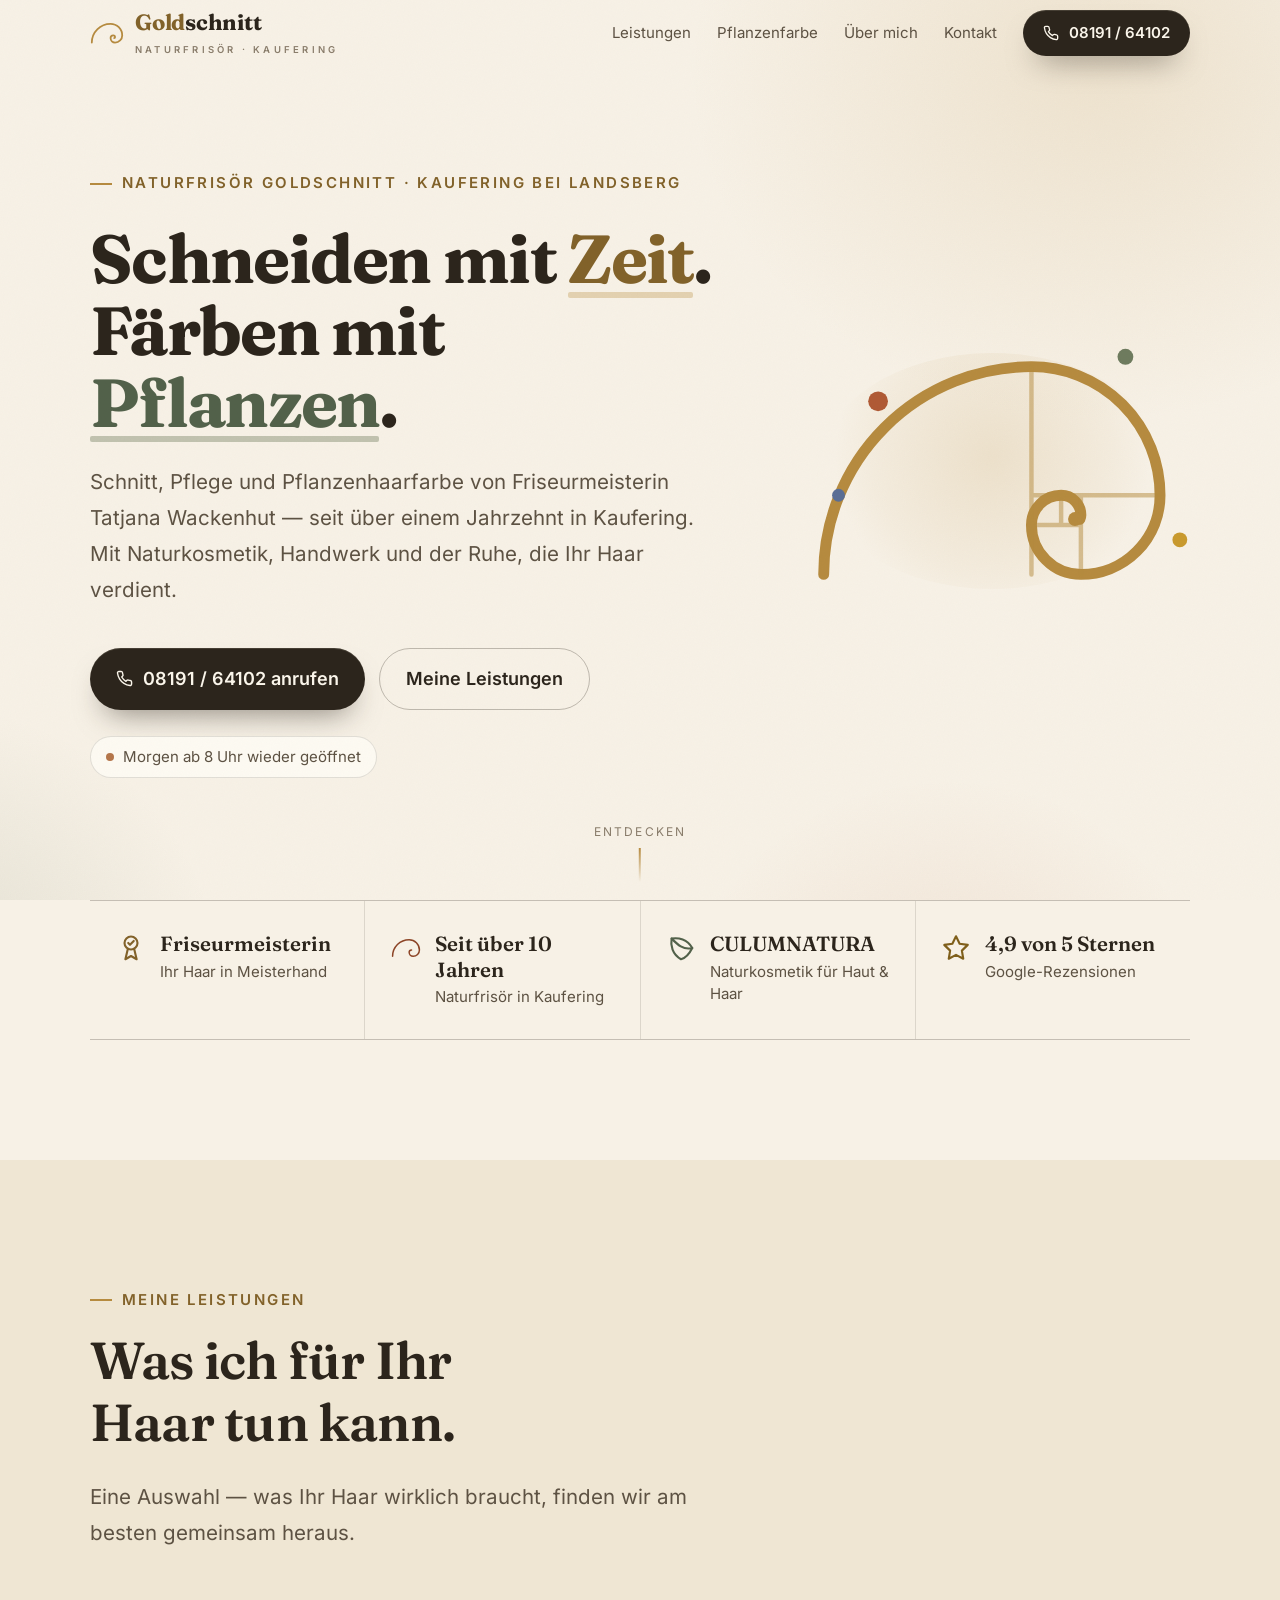
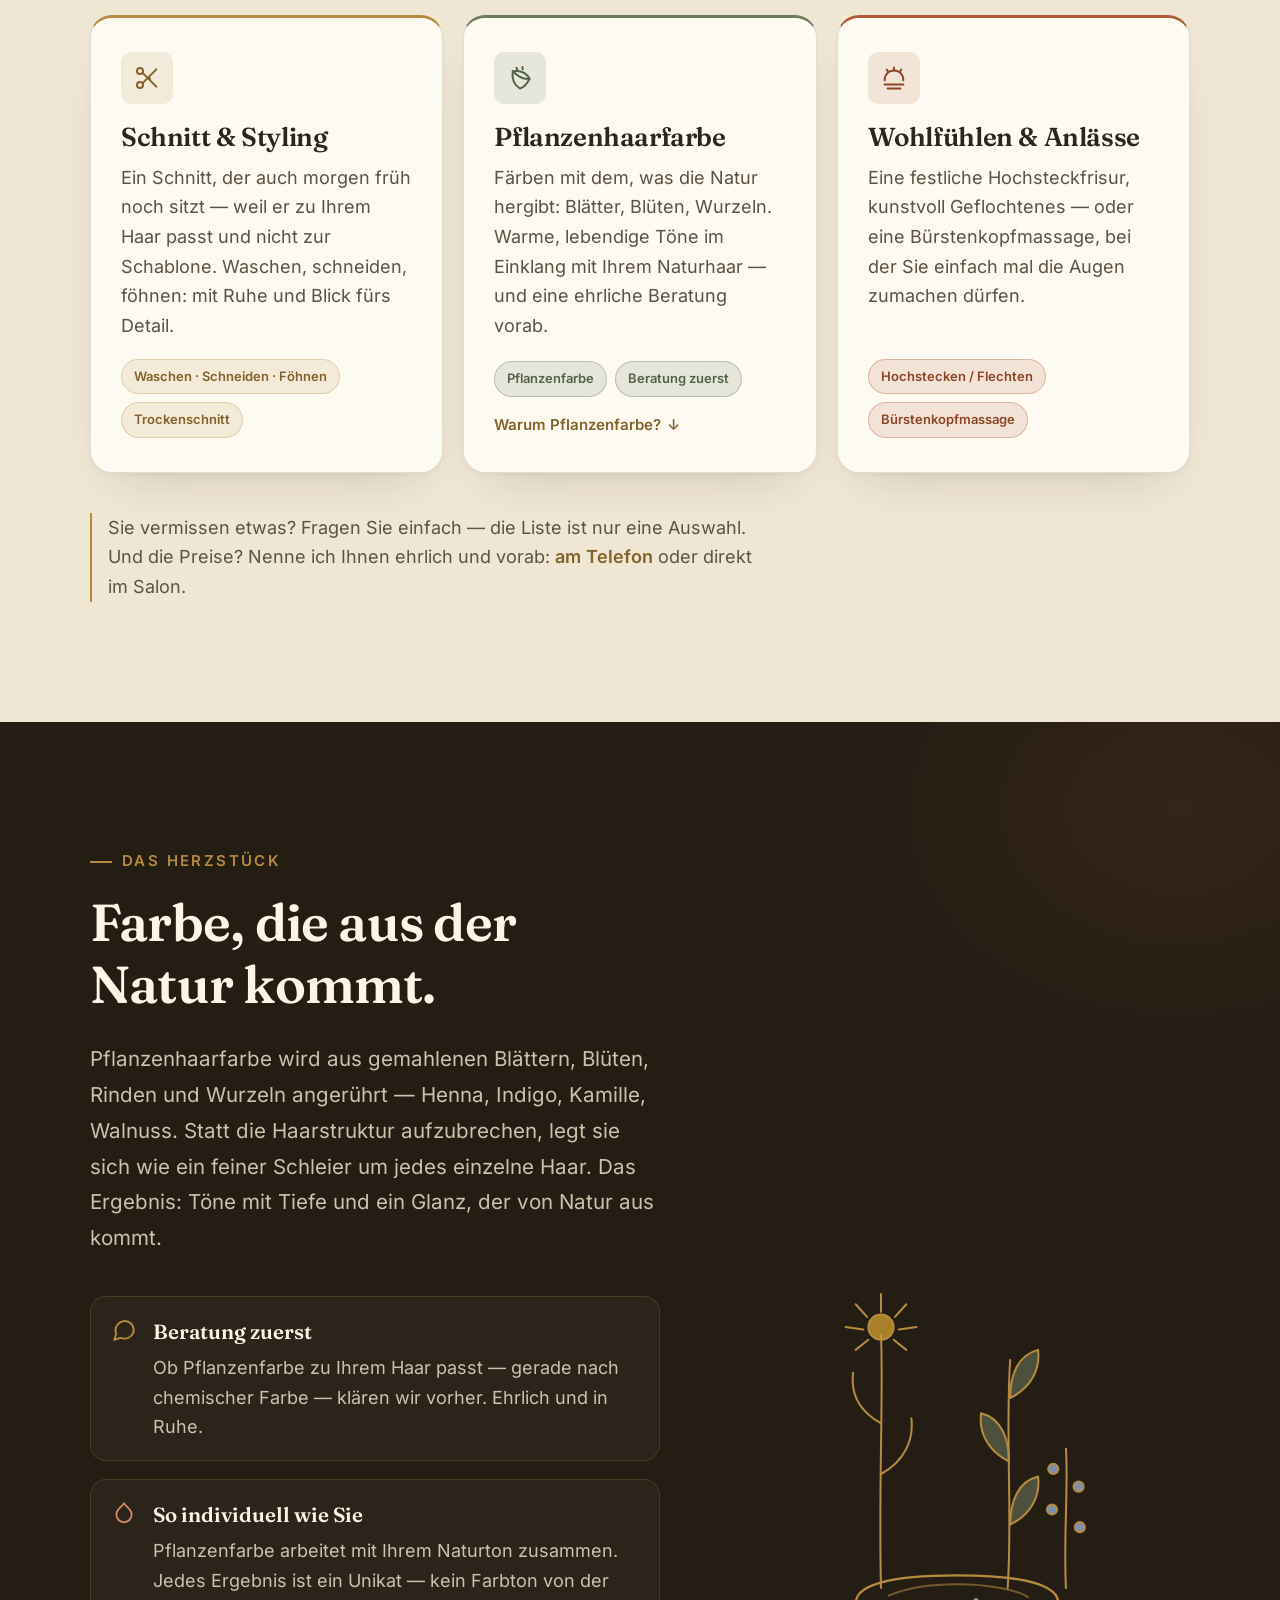
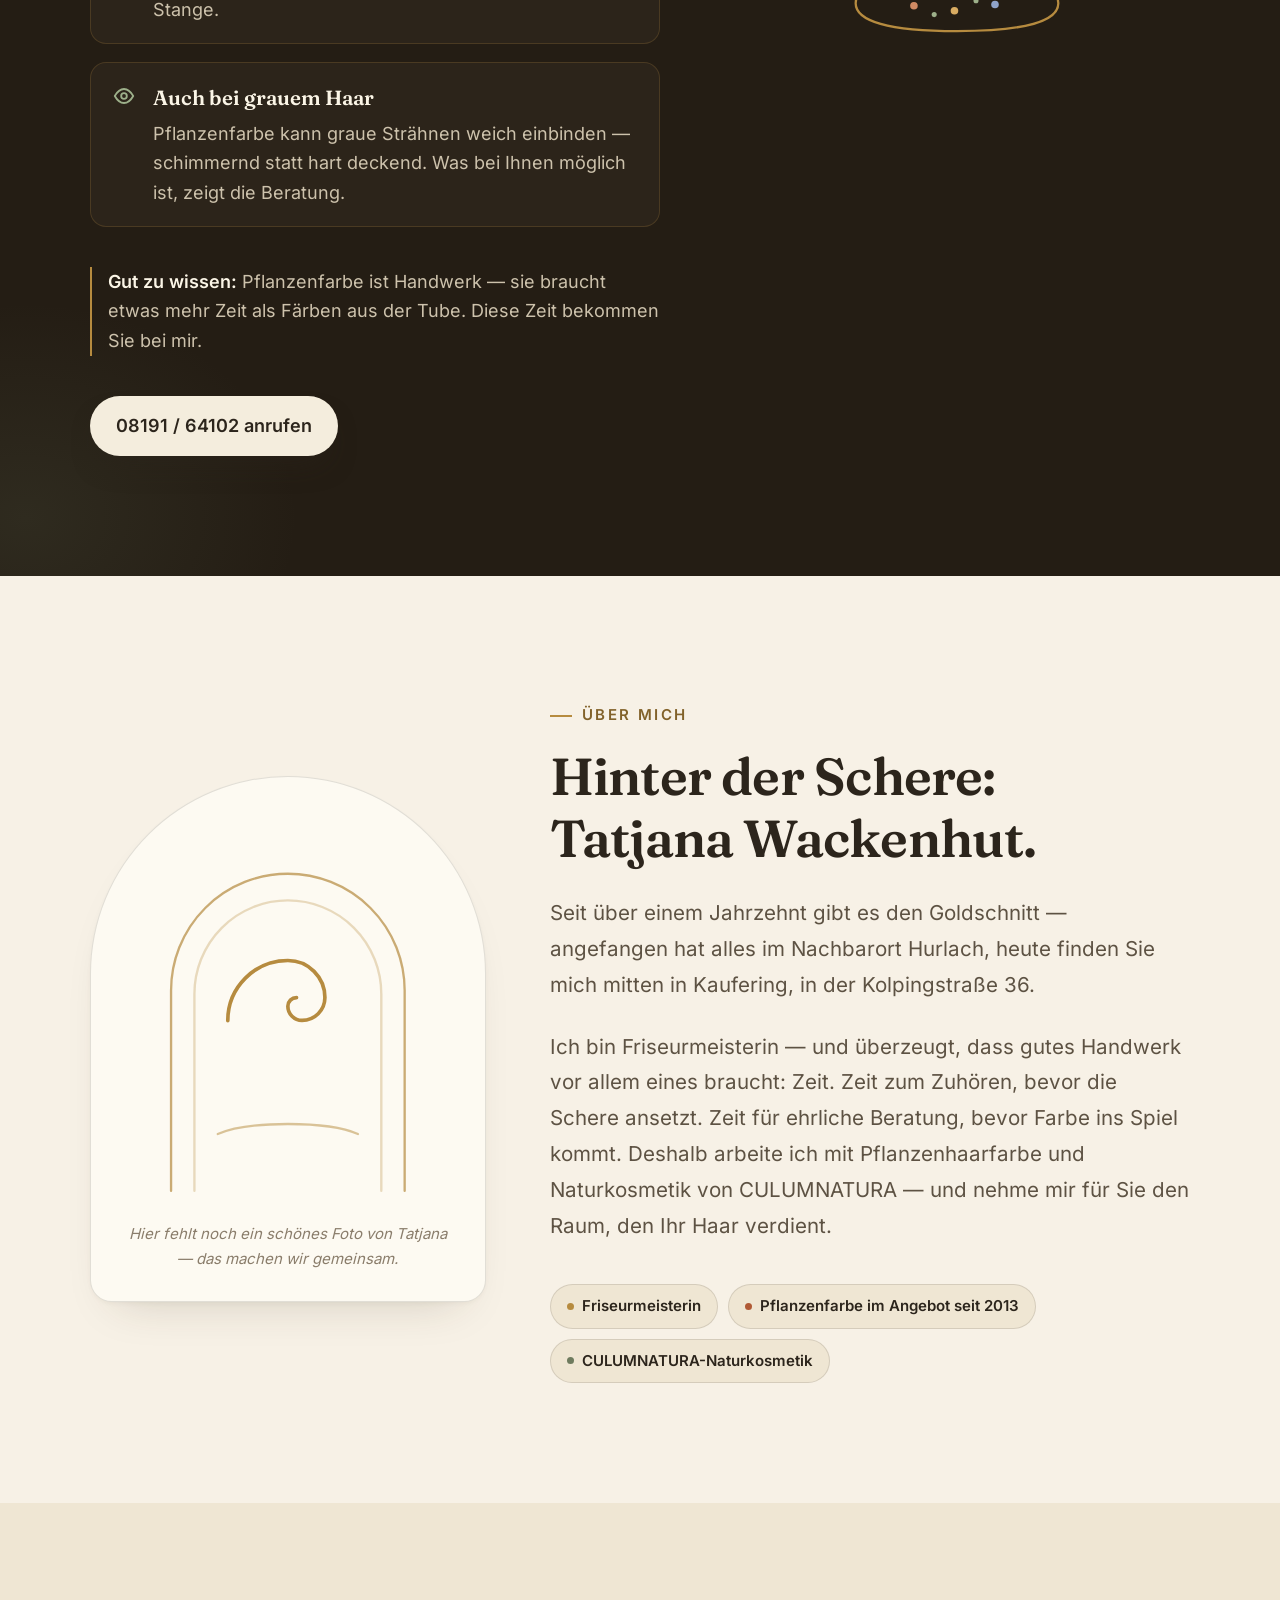
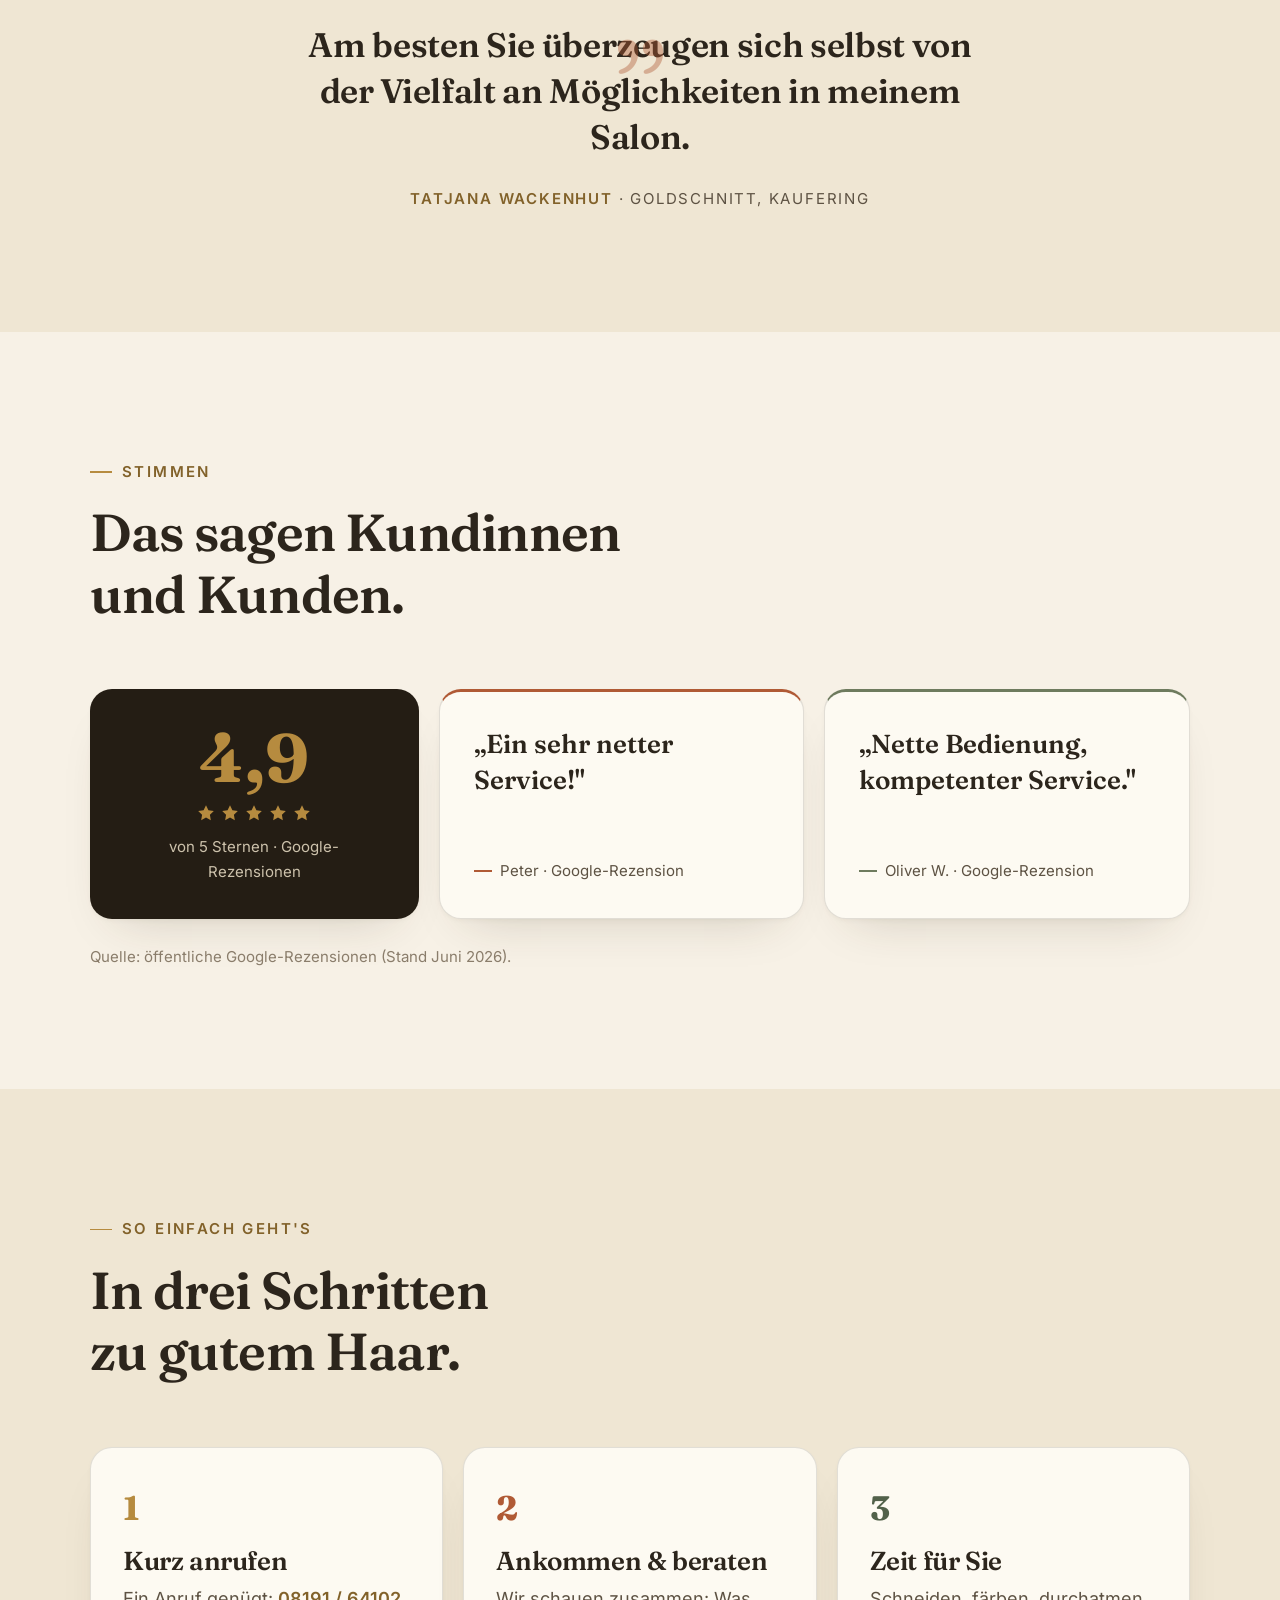
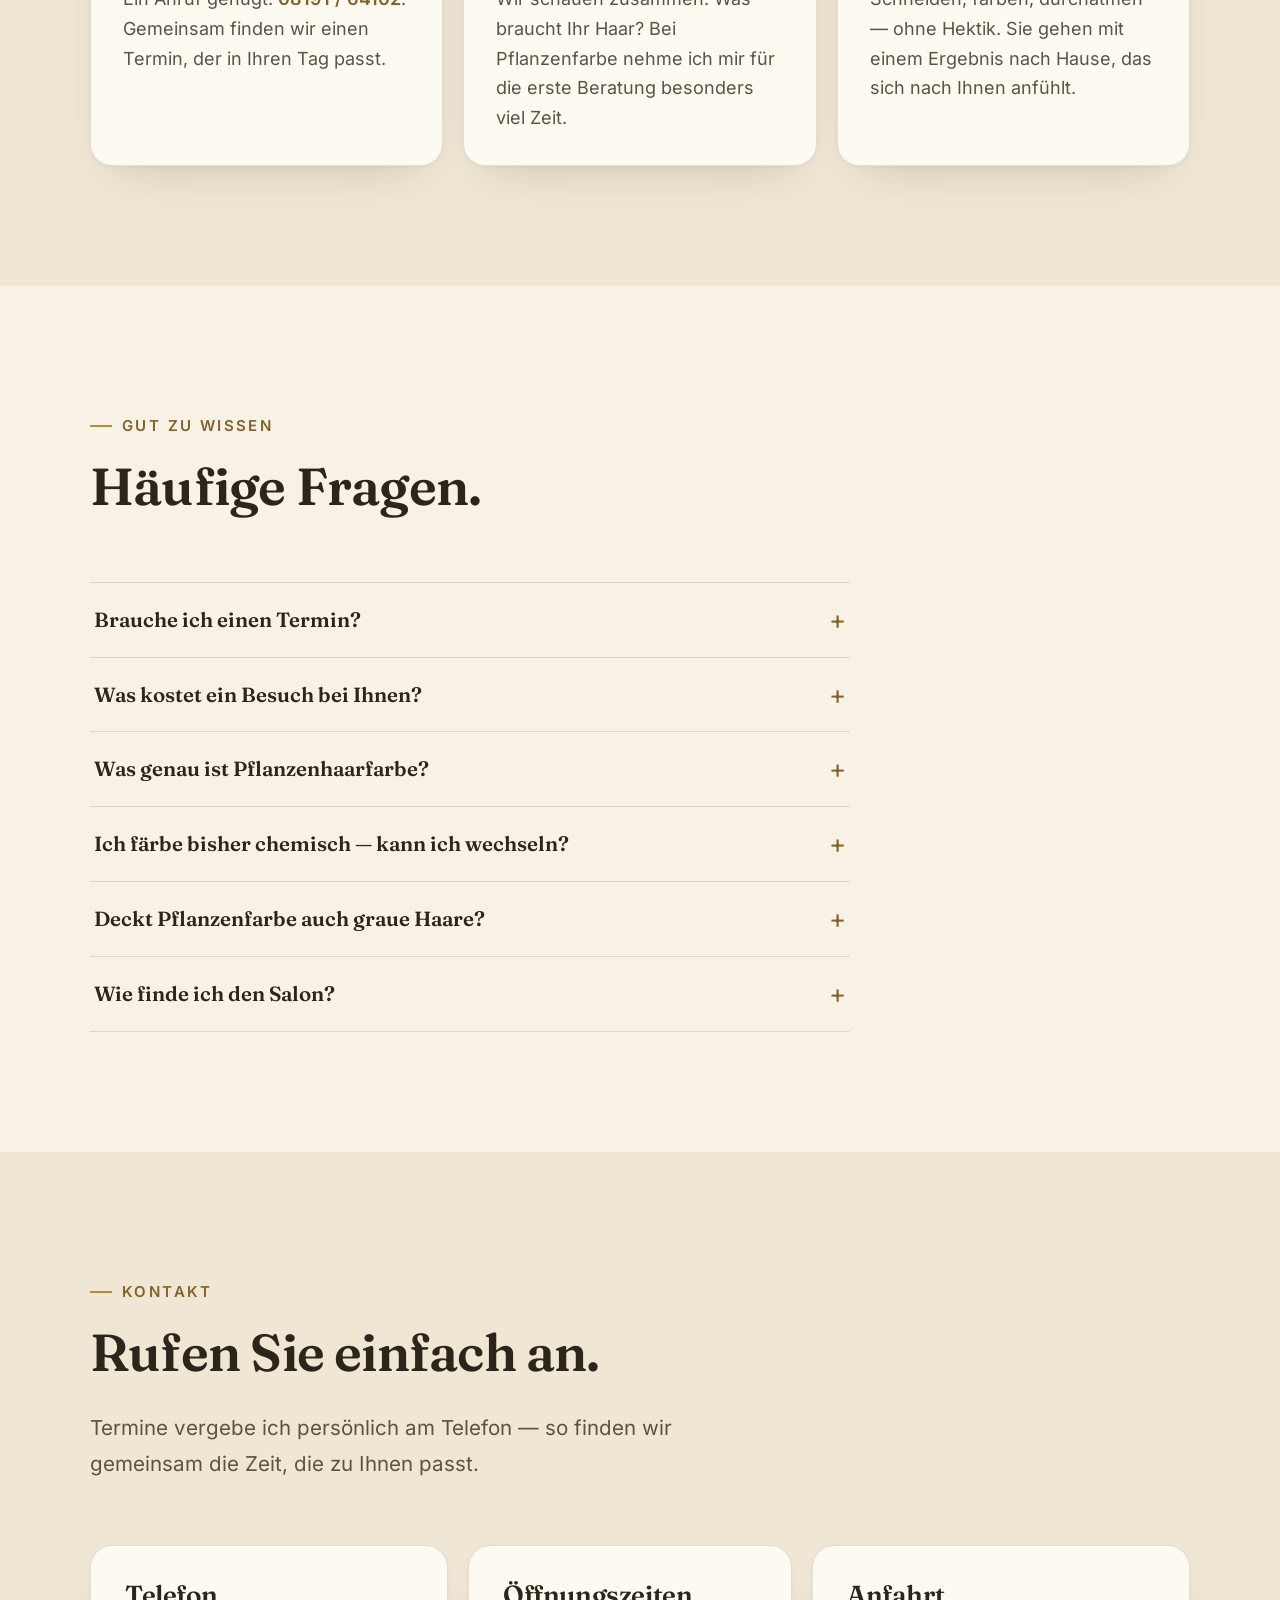
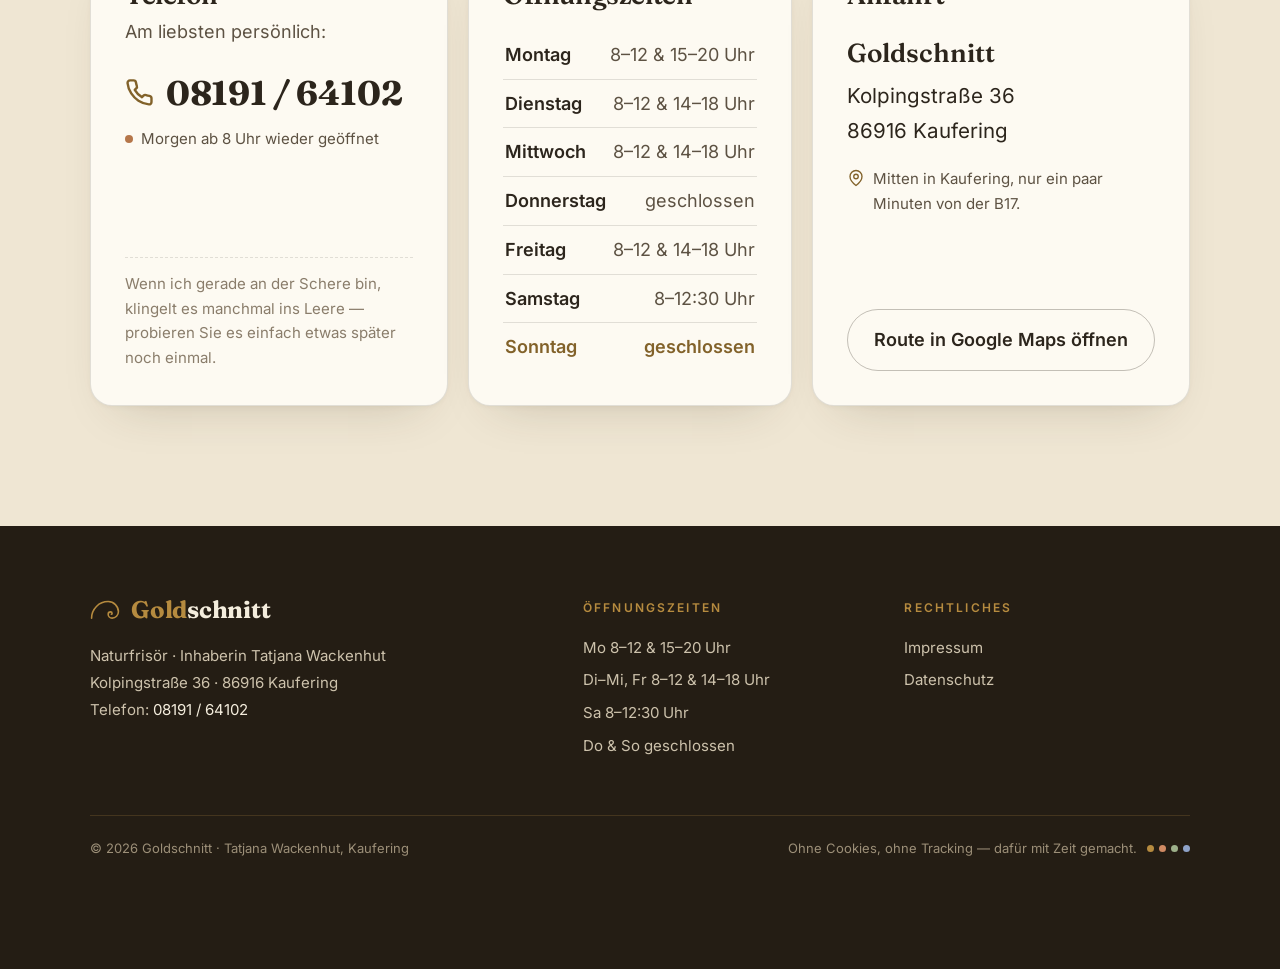
==== commit 39c69278: "Stimmen-Bug fixen + Pflanzenfarben-Palette (bunter) - Fix: globaler footer-Selektor traf die <footer" ====
--- a/index.html
+++ b/index.html
@@ -77,7 +77,16 @@
     --gold:#B68B3F;           /* Gold dekorativ (Linien, große Ziffern) */
     --gold-deep:#82622A;      /* Gold lesbar (Links, Labels) */
     --gold-soft:rgba(182,139,63,.14);
-    --sage:#6E7B5E;           /* Salbei, sparsam */
+    --sage:#6E7B5E;           /* Salbei — Pflanzenfarbe */
+    --sage-deep:#52614A;      /* Salbei lesbar */
+    --sage-soft:rgba(110,123,94,.16);
+    --henna:#B05A35;          /* Henna/Kupfer — Pflanzenfarbe */
+    --henna-deep:#8C4426;     /* Henna lesbar */
+    --henna-soft:rgba(176,90,53,.14);
+    --honey:#C99A2E;          /* Kamille/Honig — Pflanzenfarbe */
+    --honey-deep:#7F5F1B;     /* Honig lesbar */
+    --honey-soft:rgba(201,154,46,.16);
+    --indigo:#5A6E96;         /* Indigo — Pflanzenfarbe (nur Tupfer) */
     --night:#241D14;          /* dunkle Sektionen/Footer */
     --night-2:#2C241A;
     --bone:#F4EDDD;           /* Text auf dunkel */
@@ -177,8 +186,9 @@
   .foto .hero{min-height:auto;}
   .hero{min-height:100svh;display:flex;align-items:center;padding:calc(var(--nav-h) + var(--sp-4)) 0 var(--sp-5);overflow:hidden;isolation:isolate;
     background:
-      radial-gradient(52vmax 44vmax at 86% 8%, rgba(182,139,63,.13), transparent 62%),
-      radial-gradient(40vmax 36vmax at -6% 108%, rgba(110,123,94,.10), transparent 58%),
+      radial-gradient(52vmax 44vmax at 86% 8%, rgba(182,139,63,.14), transparent 62%),
+      radial-gradient(40vmax 36vmax at -6% 108%, rgba(110,123,94,.14), transparent 58%),
+      radial-gradient(34vmax 30vmax at 74% 112%, rgba(176,90,53,.09), transparent 60%),
       var(--paper);}
   .hero-grid{display:grid;grid-template-columns:1.618fr 1fr;gap:clamp(32px,5vw,72px);align-items:center;}
   .hero h1{font-size:var(--step-5);font-weight:700;line-height:var(--lh-tight);letter-spacing:-.025em;margin-top:var(--sp-3);max-width:15ch;}
@@ -319,7 +329,8 @@
   .anfahrt-tipp svg{flex:none;width:18px;height:18px;color:var(--gold-deep);margin-top:2px;}
 
   /* ═══ 13 · FOOTER ═══ */
-  footer{background:var(--night);color:var(--bone-dim);padding:clamp(48px,7vw,72px) 0 110px;}
+  /* ⚠ bewusst .site-footer statt footer — sonst erwischt es die <footer> in den Zitat-Karten! */
+  .site-footer{background:var(--night);color:var(--bone-dim);padding:clamp(48px,7vw,72px) 0 110px;}
   .foot-top{display:grid;grid-template-columns:1.6fr 1fr 1fr;gap:36px;}
   .foot-brand .wm{color:var(--bone);font-size:24px;}
   .foot-brand .wm .gold{color:var(--gold);}
@@ -339,6 +350,34 @@
     .sticky-bar a.call{background:var(--gold);color:#241D14;}
     body{padding-bottom:74px;}
   }
+
+  /* ═══ Bunt-Schicht — Tatjanas Pflanzenfarben als Palette (Henna · Salbei · Kamille · Indigo) ═══ */
+  .hero h1 em.gruen{color:var(--sage-deep);}
+  .hero h1 em.gruen::after{background:var(--sage);opacity:.4;}
+  .trust:nth-child(2) svg{color:var(--henna-deep);}
+  .trust:nth-child(3) svg{color:var(--sage-deep);}
+  .trust:nth-child(4) svg{color:var(--honey-deep);}
+  .card{border-top:3px solid var(--gold);}
+  .card--sage{border-top-color:var(--sage);}
+  .card--sage .ic{background:var(--sage-soft);}
+  .card--sage .ic svg{color:var(--sage-deep);}
+  .card--sage .tag{color:var(--sage-deep);background:var(--sage-soft);border-color:rgba(110,123,94,.36);}
+  .card--henna{border-top-color:var(--henna);}
+  .card--henna .ic{background:var(--henna-soft);}
+  .card--henna .ic svg{color:var(--henna-deep);}
+  .card--henna .tag{color:var(--henna-deep);background:var(--henna-soft);border-color:rgba(176,90,53,.34);}
+  section.pf{background:radial-gradient(42vmax 32vmax at 92% 6%, rgba(176,90,53,.12), transparent 60%), radial-gradient(38vmax 30vmax at 2% 96%, rgba(110,123,94,.15), transparent 56%), var(--night);}
+  .pf-point:nth-child(2) svg{color:#D08A63;}
+  .pf-point:nth-child(3) svg{color:#9DB08A;}
+  .step:nth-child(2)::before{color:var(--henna);}
+  .step:nth-child(3)::before{color:var(--sage-deep);}
+  .quali li:nth-child(2)::before{background:var(--henna);}
+  .quali li:nth-child(3)::before{background:var(--sage);}
+  .stimmen-grid .quote-card{border-top:3px solid var(--henna);}
+  .stimmen-grid .quote-card:last-child{border-top-color:var(--sage);}
+  .stimmen-grid .quote-card footer::before{background:var(--henna);}
+  .stimmen-grid .quote-card:last-child footer::before{background:var(--sage);}
+  .zitat blockquote::before{color:var(--henna);opacity:.4;}
 
   /* ═══ Fokus (A11y) ═══ */
   :where(a,button,summary):focus-visible{outline:none;box-shadow:var(--focus);border-radius:var(--radius-sm);}
@@ -396,12 +435,12 @@
 
   /* ═══ Print: Aushang fürs Schaufenster (Kontakt · Zeiten · Anfahrt) ═══ */
   @media print{
-    .nav,.sticky-bar,.hero-visual,.hero-hint,.hero-cta,.pf,.zitat,.stimmen,.faq,.ablauf,footer .foot-col:last-child,body::after{display:none !important;}
+    .nav,.sticky-bar,.hero-visual,.hero-hint,.hero-cta,.pf,.zitat,.stimmen,.faq,.ablauf,.site-footer .foot-col:last-child,body::after{display:none !important;}
     body{background:#fff;color:#000;font-size:11pt;padding:0;}
     section{padding:14pt 0;page-break-inside:avoid;}
     .hero{min-height:0;padding-top:10pt;}
     .card,.k-card,.trust{box-shadow:none;border:1px solid #999;}
-    footer{background:#fff;color:#000;padding:10pt 0;}
+    .site-footer{background:#fff;color:#000;padding:10pt 0;}
     a[href^="tel"]::after{content:" (" attr(href) ")";font-size:9pt;}
   }
   </style>
@@ -442,7 +481,7 @@
         <div class="hero-grid">
           <div>
             <span class="eyebrow">Naturfrisör Goldschnitt · Kaufering bei Landsberg</span>
-            <h1>Schneiden mit <em>Zeit</em>.<br>Färben mit <em>Pflanzen</em>.</h1>
+            <h1>Schneiden mit <em>Zeit</em>.<br>Färben mit <em class="gruen">Pflanzen</em>.</h1>
             <p class="hero-sub lead">Schnitt, Pflege und Pflanzenhaarfarbe von Friseurmeisterin Tatjana Wackenhut — seit über einem Jahrzehnt in Kaufering. Mit Naturkosmetik, Handwerk und der Ruhe, die Ihr Haar verdient.</p>
             <div class="hero-cta">
               <a class="btn" href="tel:+49819164102"><svg class="tel-ico" width="17" height="17" viewBox="0 0 24 24" fill="none" stroke="currentColor" stroke-width="2" stroke-linecap="round" stroke-linejoin="round" aria-hidden="true"><path d="M22 16.92v3a2 2 0 0 1-2.18 2 19.8 19.8 0 0 1-8.63-3.07 19.5 19.5 0 0 1-6-6 19.8 19.8 0 0 1-3.07-8.67A2 2 0 0 1 4.11 2h3a2 2 0 0 1 2 1.72c.13.96.36 1.9.7 2.81a2 2 0 0 1-.45 2.11L8.09 9.91a16 16 0 0 0 6 6l1.27-1.27a2 2 0 0 1 2.11-.45c.91.34 1.85.57 2.81.7A2 2 0 0 1 22 16.92z"/></svg> 08191 / 64102 anrufen</a>
@@ -457,6 +496,11 @@
                 <path class="spiral-draw" pathLength="1" stroke-width="1.1" d="M0 21 A21 21 0 0 1 21 0 A13 13 0 0 1 34 13 A8 8 0 0 1 26 21 A5 5 0 0 1 21 16 A3 3 0 0 1 24 13 A2 2 0 0 1 26 15 A1 1 0 0 1 25 16"/>
                 <path class="spiral-draw" pathLength="1" stroke-width=".45" stroke-opacity=".5" d="M21 0 L21 21 M21 13 L34 13 M26 13 L26 21 M21 16 L26 16 M24 13 L24 16" />
                 <circle cx="25.4" cy="15.4" r=".7" fill="currentColor" stroke="none"/>
+                <!-- Pflanzenfarben-Pigmente, die in die Locke wirbeln -->
+                <circle cx="5.5" cy="3.5" r="1" style="fill:var(--henna)" stroke="none"/>
+                <circle cx="30.5" cy="-1" r=".8" style="fill:var(--sage)" stroke="none"/>
+                <circle cx="36" cy="17.5" r=".75" style="fill:var(--honey)" stroke="none"/>
+                <circle cx="1.5" cy="13" r=".65" style="fill:var(--indigo)" stroke="none"/>
               </svg>
             </div>
           </div>
@@ -496,14 +540,14 @@
             <p>Ein Schnitt, der auch morgen früh noch sitzt — weil er zu Ihrem Haar passt und nicht zur Schablone. Waschen, schneiden, föhnen: mit Ruhe und Blick fürs Detail.</p>
             <ul class="tags" aria-label="Leistungen in diesem Bereich"><li class="tag">Waschen · Schneiden · Föhnen</li><li class="tag">Trockenschnitt</li></ul>
           </article>
-          <article class="card">
+          <article class="card card--sage">
             <div class="ic"><svg viewBox="0 0 24 24" fill="none" stroke="currentColor" stroke-width="1.7" stroke-linecap="round" stroke-linejoin="round" aria-hidden="true"><path d="M12 21 C 6.5 17.5 5 11.5 5.8 6.2 C 11 5.4 17 6.8 20.2 12.6 C 17.6 17.8 14 20.4 12 21Z"/><path d="M5.8 6.2 C 9.5 10 14 13.6 20.2 12.6"/><path d="M9 3.2 9.8 5 M14 2.6 14.4 4.6"/></svg></div>
             <h3>Pflanzenhaarfarbe</h3>
             <p>Färben mit dem, was die Natur hergibt: Blätter, Blüten, Wurzeln. Warme, lebendige Töne im Einklang mit Ihrem Naturhaar — und eine ehrliche Beratung vorab.</p>
             <ul class="tags" aria-label="Leistungen in diesem Bereich"><li class="tag">Pflanzenfarbe</li><li class="tag">Beratung zuerst</li></ul>
             <a class="more" href="#pflanzenfarbe">Warum Pflanzenfarbe? <span aria-hidden="true">↓</span></a>
           </article>
-          <article class="card">
+          <article class="card card--henna">
             <div class="ic"><svg viewBox="0 0 24 24" fill="none" stroke="currentColor" stroke-width="1.7" stroke-linecap="round" stroke-linejoin="round" aria-hidden="true"><path d="M4 14 C 4 9 7.5 5.5 12 5.5 C 16.5 5.5 20 9 20 14"/><path d="M12 5.5 V 3 M7 6.8 5.8 4.8 M17 6.8 18.2 4.8"/><path d="M4 17.5 H 20 M6.5 21 H 17.5"/></svg></div>
             <h3>Wohlfühlen &amp; Anlässe</h3>
             <p>Eine festliche Hochsteckfrisur, kunstvoll Geflochtenes — oder eine Bürstenkopfmassage, bei der Sie einfach mal die Augen zumachen dürfen.</p>
@@ -539,7 +583,7 @@
                 <g class="sway">
                   <path d="M30 240 C 28 160 32 90 30 40"/>
                   <path d="M30 110 C 12 100 6 86 8 70 M30 150 C 48 140 56 124 54 106"/>
-                  <circle cx="30" cy="34" r="10" fill="currentColor" fill-opacity=".25"/>
+                  <circle cx="30" cy="34" r="10" style="fill:var(--honey);fill-opacity:.8"/>
                   <path d="M30 22 V 8 M41 26 50 16 M44 36 58 34 M19 26 10 16 M16 36 2 34 M40 44 50 52 M20 44 10 52"/>
                 </g>
               </g>
@@ -547,22 +591,22 @@
               <g transform="translate(150 60)">
                 <g class="sway s2">
                   <path d="M40 210 C 44 150 38 90 42 30"/>
-                  <path d="M42 60 C 58 52 66 38 64 22 C 48 26 42 42 42 60Z" fill="currentColor" fill-opacity=".14"/>
-                  <path d="M41 110 C 25 102 17 88 19 72 C 35 76 41 92 41 110Z" fill="currentColor" fill-opacity=".14"/>
-                  <path d="M42 160 C 58 152 66 138 64 122 C 48 126 42 142 42 160Z" fill="currentColor" fill-opacity=".14"/>
+                  <path d="M42 60 C 58 52 66 38 64 22 C 48 26 42 42 42 60Z" style="fill:var(--sage);fill-opacity:.55"/>
+                  <path d="M41 110 C 25 102 17 88 19 72 C 35 76 41 92 41 110Z" style="fill:var(--sage);fill-opacity:.55"/>
+                  <path d="M42 160 C 58 152 66 138 64 122 C 48 126 42 142 42 160Z" style="fill:var(--sage);fill-opacity:.55"/>
                 </g>
               </g>
               <!-- Indigo-Zweig klein -->
               <g transform="translate(216 120)">
                 <g class="sway s3">
                   <path d="M20 150 C 18 110 22 70 20 40"/>
-                  <circle cx="10" cy="56" r="4" fill="currentColor" fill-opacity=".3"/><circle cx="30" cy="70" r="4" fill="currentColor" fill-opacity=".3"/><circle cx="9" cy="88" r="4" fill="currentColor" fill-opacity=".3"/><circle cx="31" cy="102" r="4" fill="currentColor" fill-opacity=".3"/>
+                  <circle cx="10" cy="56" r="4" style="fill:#8FA3C9;fill-opacity:.85"/><circle cx="30" cy="70" r="4" style="fill:#8FA3C9;fill-opacity:.85"/><circle cx="9" cy="88" r="4" style="fill:#8FA3C9;fill-opacity:.85"/><circle cx="31" cy="102" r="4" style="fill:#8FA3C9;fill-opacity:.85"/>
                 </g>
               </g>
               <!-- Pigmentschale -->
               <path d="M70 282 C 70 268 96 260 150 260 C 204 260 230 268 230 282 C 230 296 204 304 150 304 C 96 304 70 296 70 282Z" stroke-width="1.8"/>
               <path d="M96 276 C 110 270 130 267 150 267 M150 267 C 174 267 196 271 206 277" stroke-opacity=".55"/>
-              <circle cx="120" cy="284" r="2.2" fill="currentColor" stroke="none" fill-opacity=".8"/><circle cx="150" cy="288" r="2.2" fill="currentColor" stroke="none" fill-opacity=".55"/><circle cx="180" cy="283" r="2.2" fill="currentColor" stroke="none" fill-opacity=".8"/>
+              <circle cx="116" cy="284" r="3" style="fill:#D08A63" stroke="none"/><circle cx="148" cy="288" r="3" style="fill:#D9AC62" stroke="none"/><circle cx="180" cy="283" r="3" style="fill:#8FA3C9" stroke="none"/><circle cx="132" cy="291" r="2" style="fill:#9DB08A" stroke="none"/><circle cx="165" cy="280" r="2" style="fill:#9DB08A" stroke="none"/>
             </svg>
           </div>
         </div>
@@ -741,7 +785,7 @@
   </main>
 
   <!-- ═══ FOOTER ═══ -->
-  <footer>
+  <footer class="site-footer">
     <div class="wrap">
       <div class="foot-top">
         <div class="foot-brand">
@@ -768,7 +812,7 @@
       </div>
       <div class="foot-bottom">
         <span>© 2026 Goldschnitt · Tatjana Wackenhut, Kaufering</span>
-        <span>Ohne Cookies, ohne Tracking — dafür mit Zeit gemacht. <span style="color:var(--gold);">⌀</span></span>
+        <span style="display:inline-flex;align-items:center;gap:10px;flex-wrap:wrap;">Ohne Cookies, ohne Tracking — dafür mit Zeit gemacht.<span aria-hidden="true" style="display:inline-flex;gap:5px;"><i style="width:7px;height:7px;border-radius:50%;background:var(--gold);"></i><i style="width:7px;height:7px;border-radius:50%;background:#D08A63;"></i><i style="width:7px;height:7px;border-radius:50%;background:#9DB08A;"></i><i style="width:7px;height:7px;border-radius:50%;background:#8FA3C9;"></i></span></span>
       </div>
     </div>
   </footer>
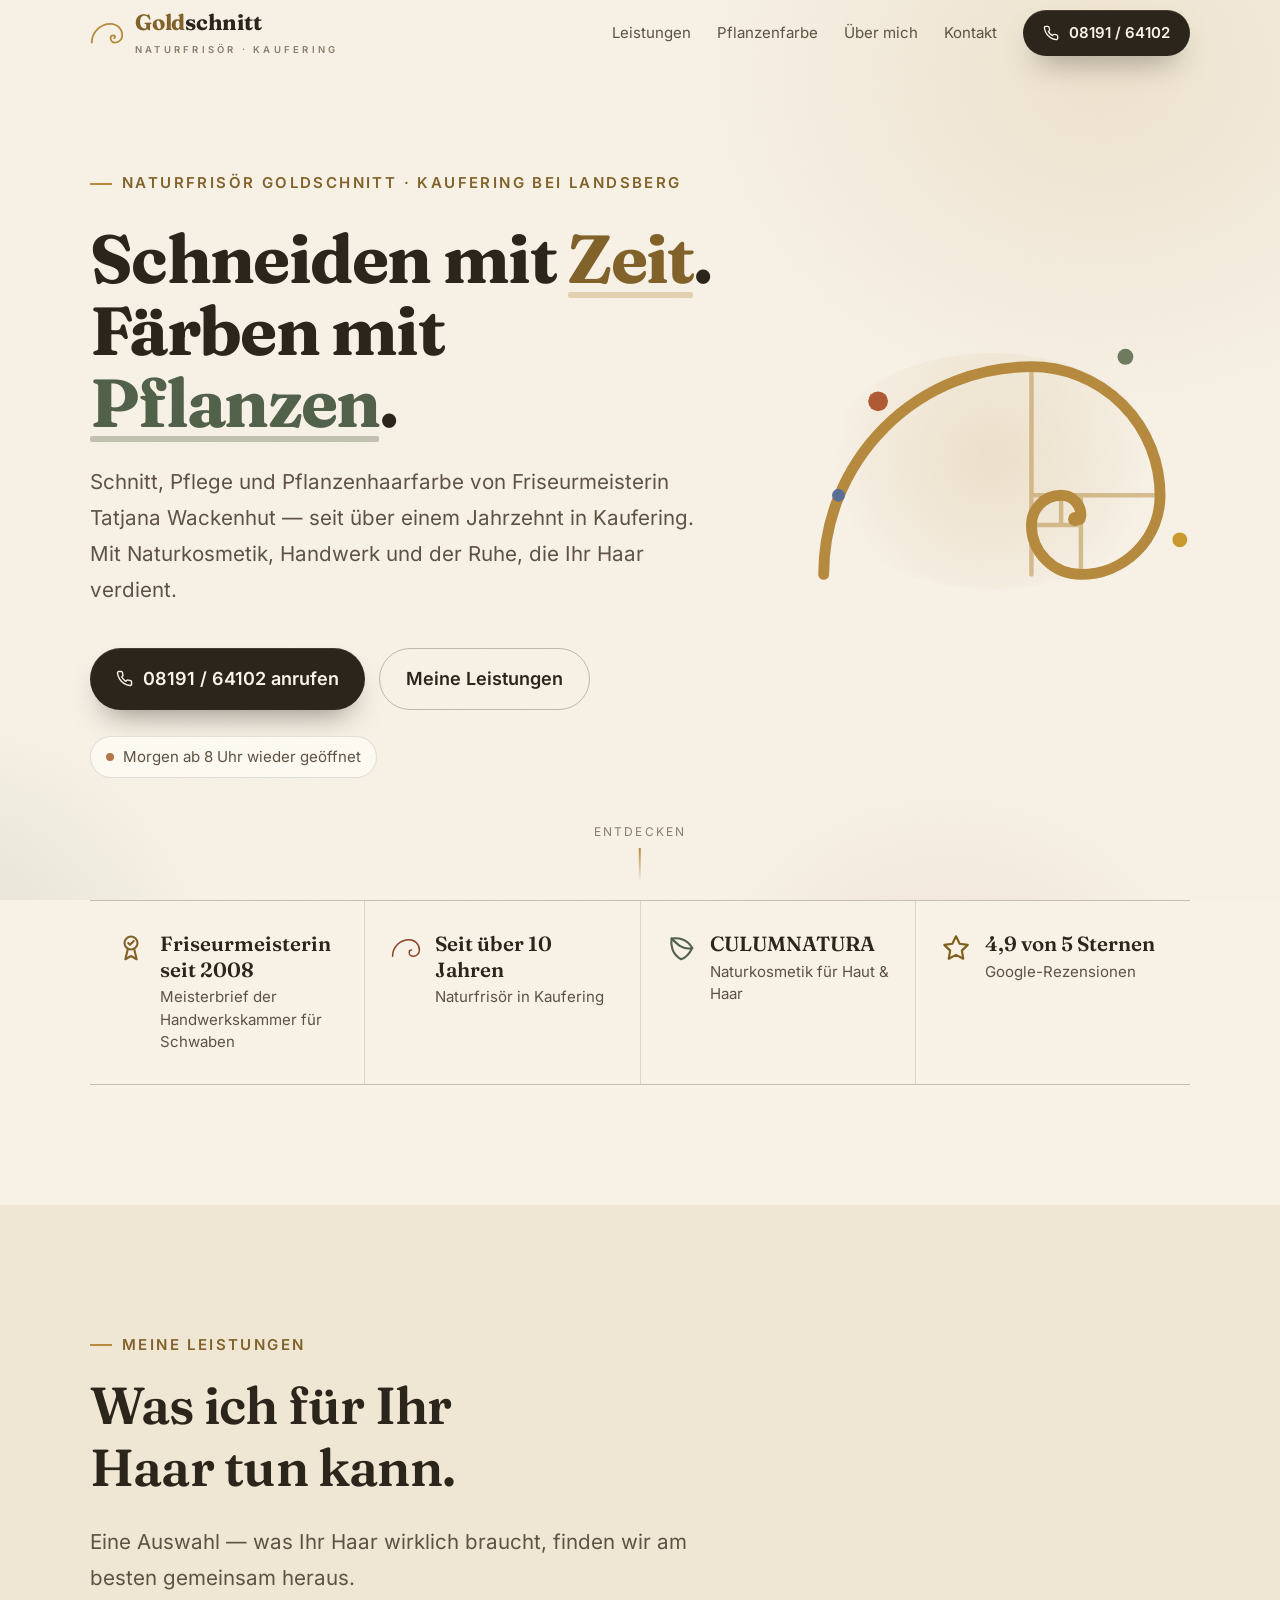
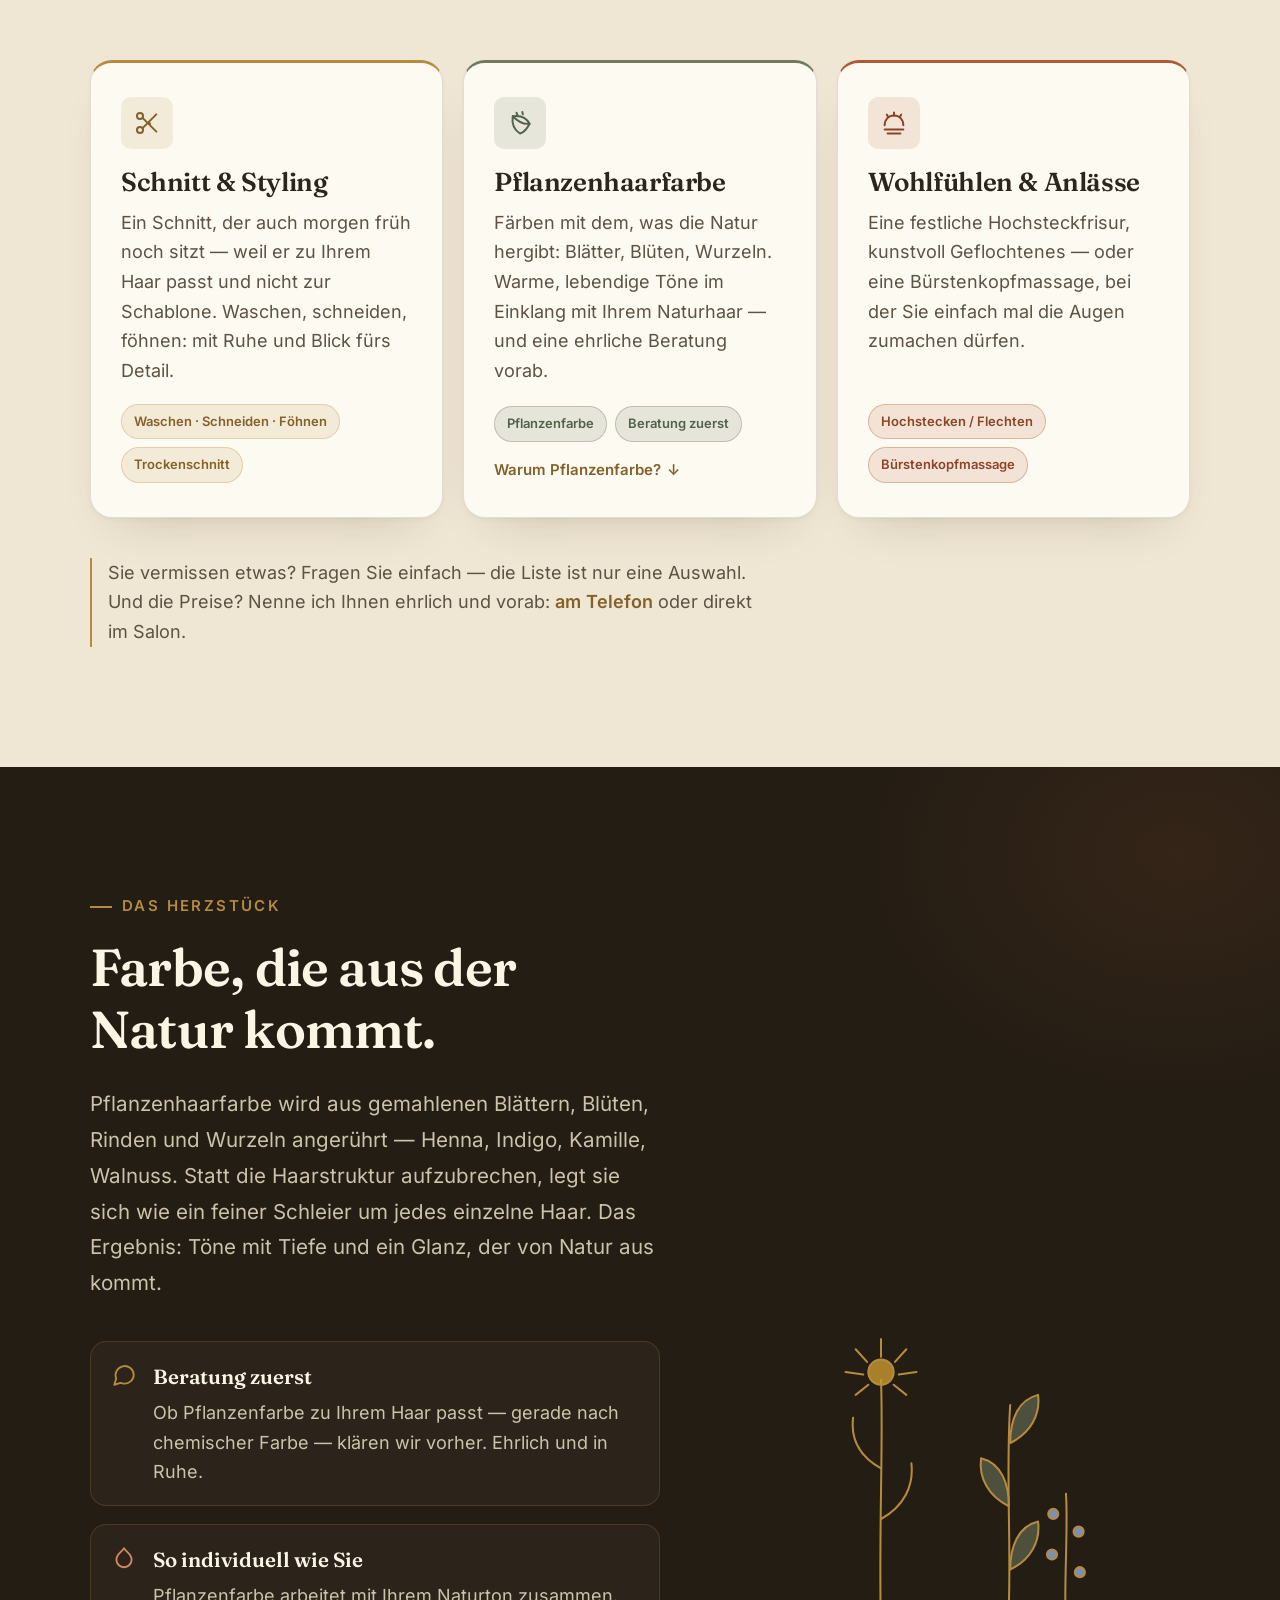
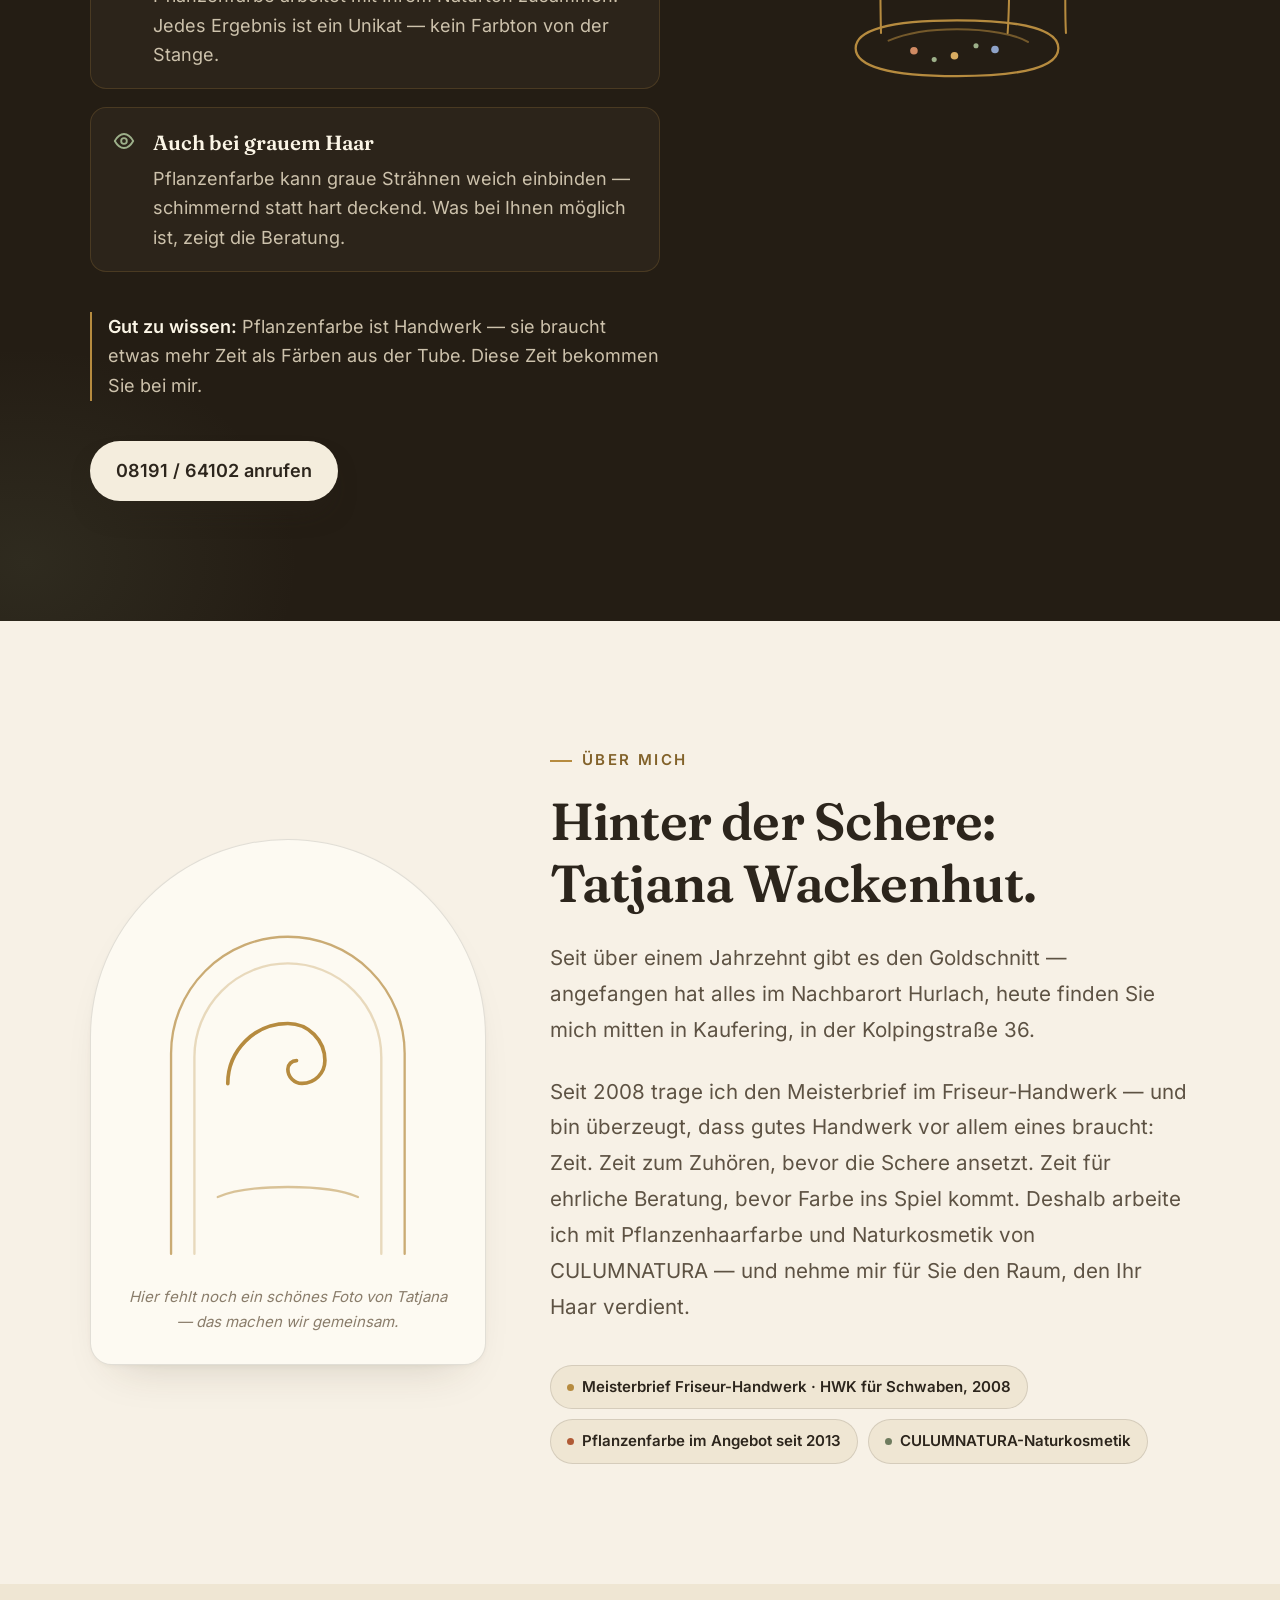
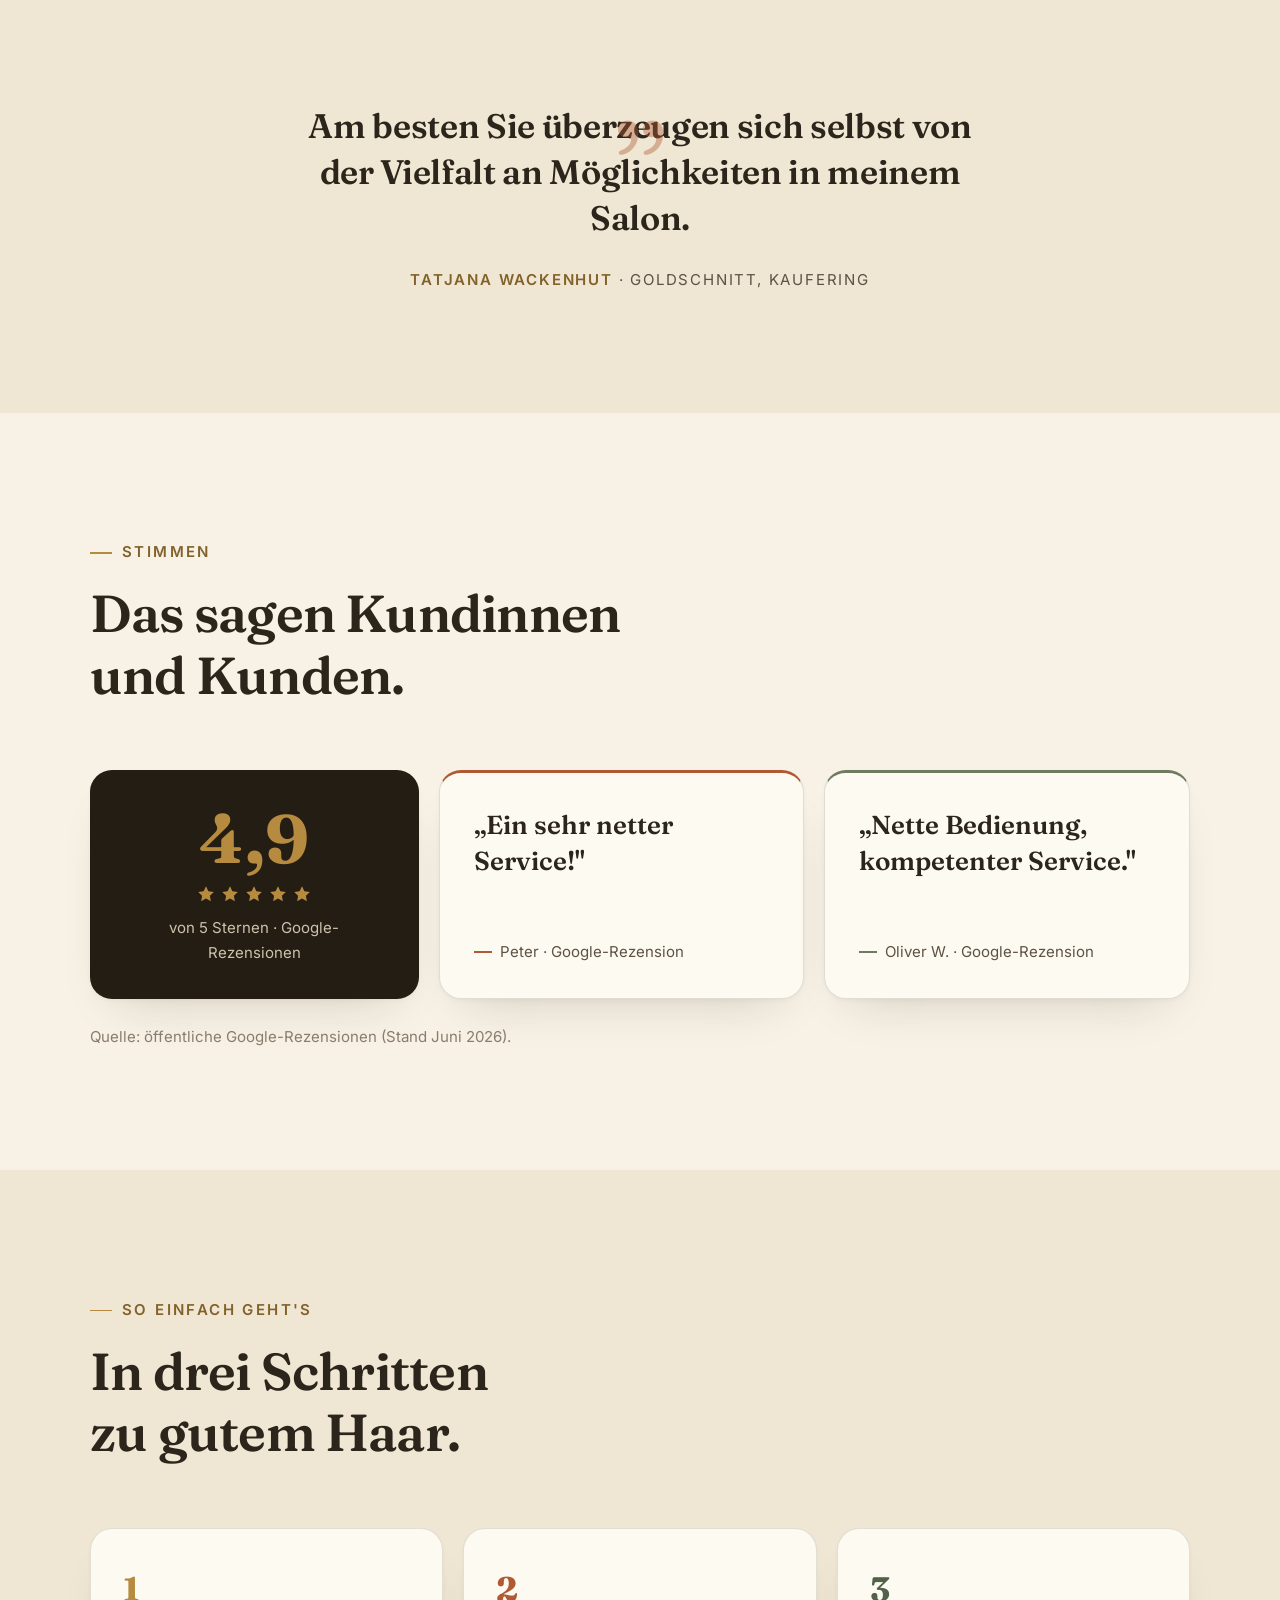
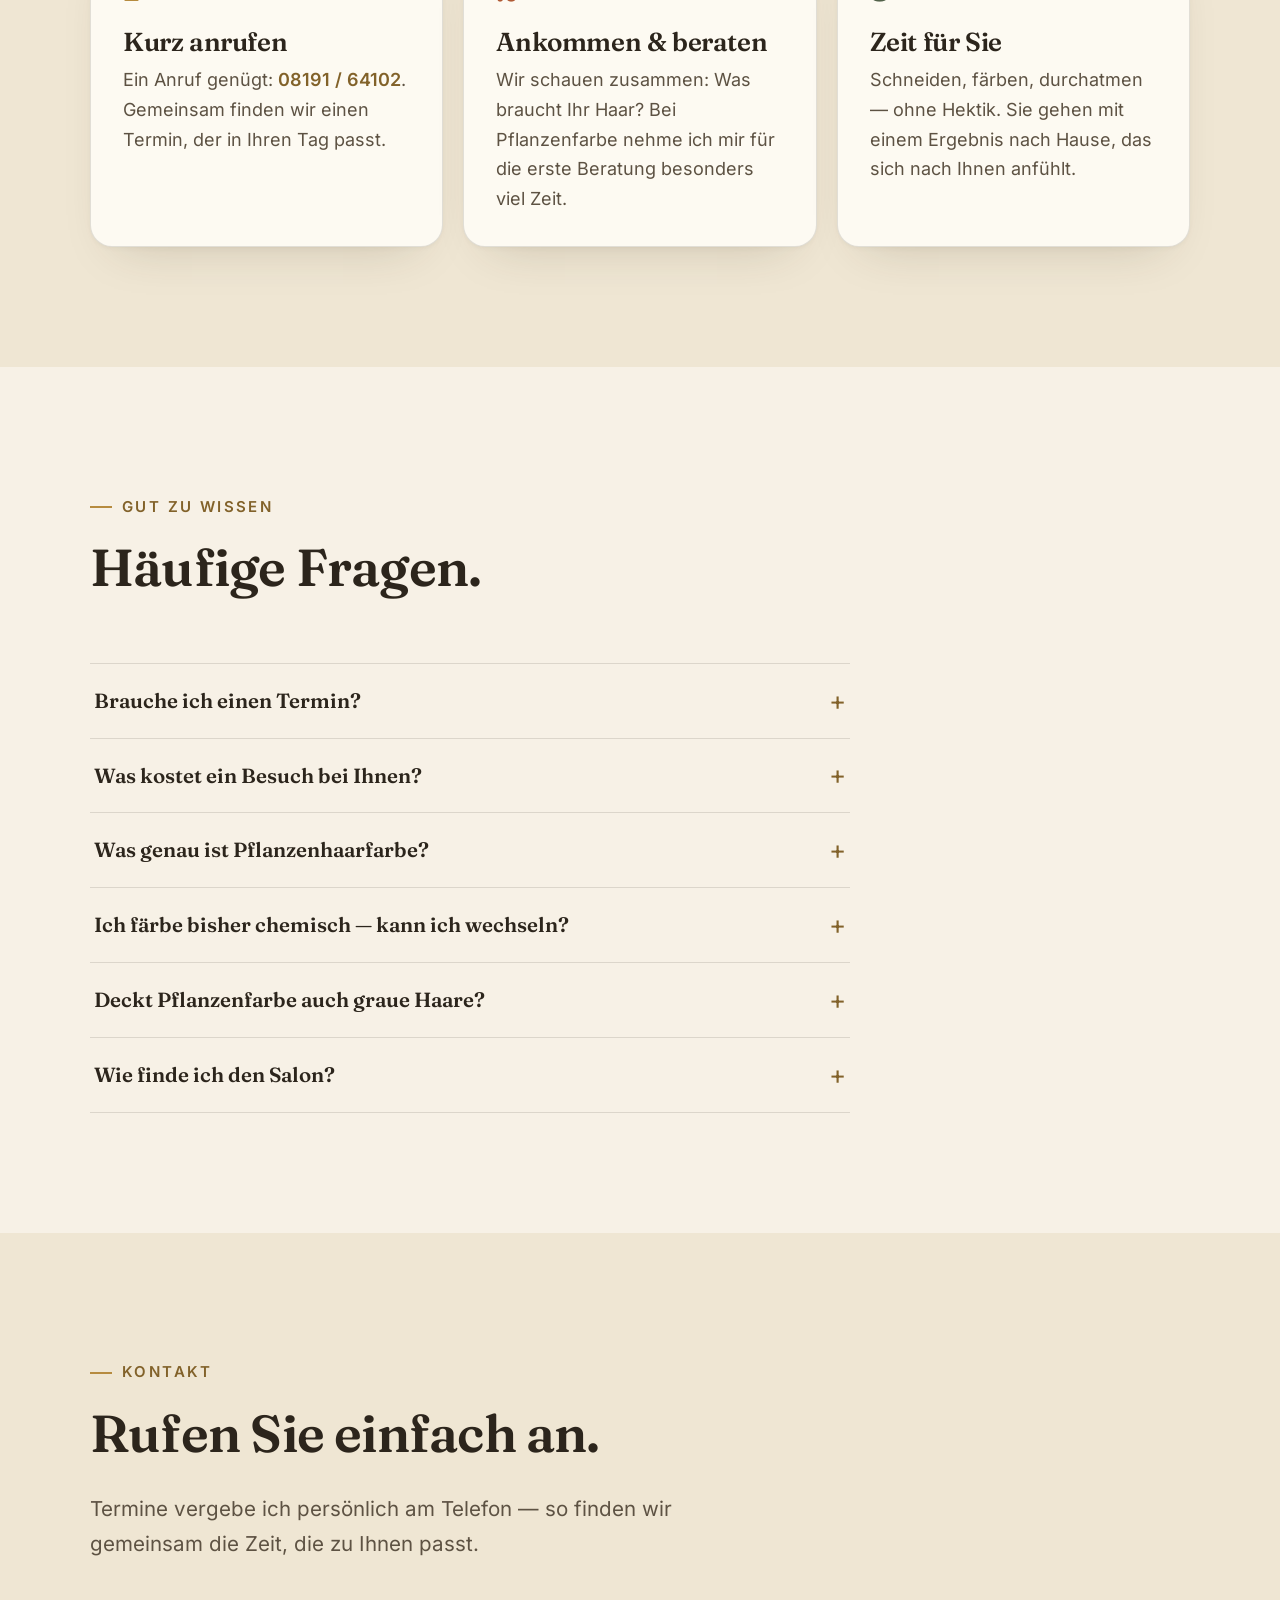
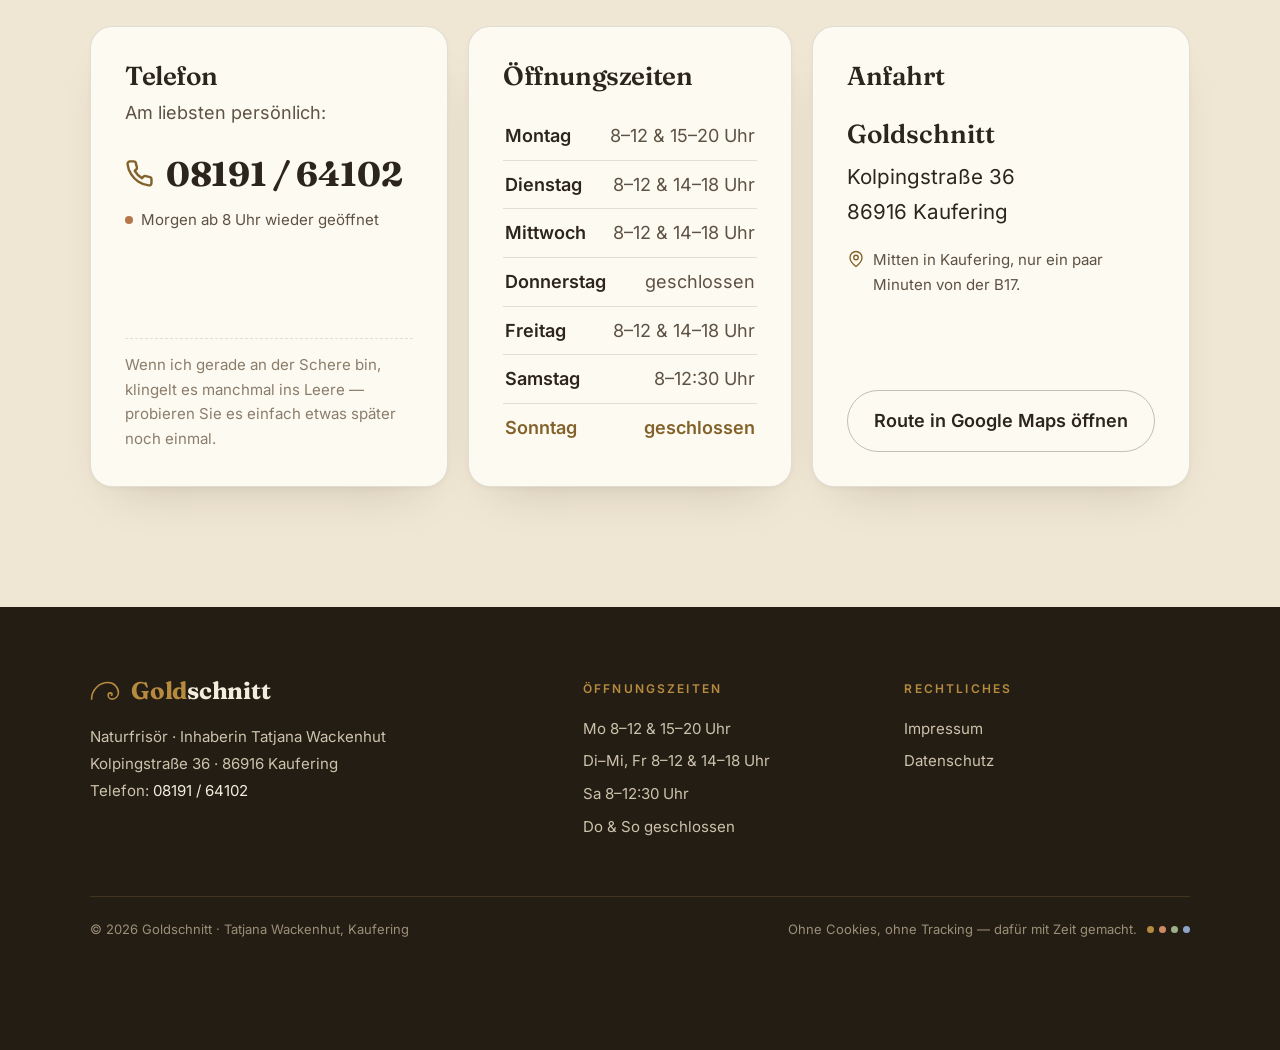
==== commit f127ebea: "Meisterbrief eingebaut: Friseurmeisterin seit 2008 (HWK für Schwaben) - Vertrauensleiste: 'Friseurme" ====
--- a/index.html
+++ b/index.html
@@ -45,7 +45,17 @@
     "url": "https://www.goldschnitt-naturfrisoer.de/",
     "image": "https://www.goldschnitt-naturfrisoer.de/assets/og.jpg",
     "telephone": "+49 8191 64102",
-    "founder": { "@type": "Person", "name": "Tatjana Wackenhut", "jobTitle": "Friseurmeisterin" },
+    "founder": {
+      "@type": "Person",
+      "name": "Tatjana Wackenhut",
+      "jobTitle": "Friseurmeisterin",
+      "hasCredential": {
+        "@type": "EducationalOccupationalCredential",
+        "name": "Meisterbrief im Friseur-Handwerk",
+        "recognizedBy": { "@type": "Organization", "name": "Handwerkskammer für Schwaben" },
+        "dateCreated": "2008"
+      }
+    },
     "address": {
       "@type": "PostalAddress",
       "streetAddress": "Kolpingstraße 36",
@@ -513,8 +523,8 @@
     <div class="trustbar reveal" aria-label="Auf einen Blick">
       <div class="wrap">
         <div class="trust-grid stagger">
-          <!-- VOM KUNDEN ZU PRÜFEN: Meistertitel (Quelle: Familien-Briefing 11.06.2026) — vor Go-Live bestätigen -->
-          <div class="trust"><svg viewBox="0 0 24 24" fill="none" stroke="currentColor" stroke-width="1.7" stroke-linecap="round" stroke-linejoin="round" aria-hidden="true"><circle cx="12" cy="8" r="5.2"/><path d="M9.5 12.6 7.5 21l4.5-2.6L16.5 21l-2-8.4"/><path d="M9.8 8 11.2 9.4 14.2 6.4"/></svg><div><b>Friseurmeisterin</b><span>Ihr Haar in Meisterhand</span></div></div>
+          <!-- BELEGT: Meisterbrief liegt vor (material/meisterbrief.jpg): Friseur-Handwerk, HWK für Schwaben, Augsburg, 9.7.2008 -->
+          <div class="trust"><svg viewBox="0 0 24 24" fill="none" stroke="currentColor" stroke-width="1.7" stroke-linecap="round" stroke-linejoin="round" aria-hidden="true"><circle cx="12" cy="8" r="5.2"/><path d="M9.5 12.6 7.5 21l4.5-2.6L16.5 21l-2-8.4"/><path d="M9.8 8 11.2 9.4 14.2 6.4"/></svg><div><b>Friseurmeisterin seit 2008</b><span>Meisterbrief der Handwerkskammer für Schwaben</span></div></div>
           <div class="trust"><svg viewBox="-2 -2 38 25" fill="none" stroke="currentColor" stroke-width="1.9" stroke-linecap="round" aria-hidden="true"><path d="M0 21 A21 21 0 0 1 21 0 A13 13 0 0 1 34 13 A8 8 0 0 1 26 21 A5 5 0 0 1 21 16 A3 3 0 0 1 24 13"/></svg><div><b>Seit über 10 Jahren</b><span>Naturfrisör in Kaufering</span></div></div>
           <!-- VOM KUNDEN ZU PRÜFEN: CULUMNATURA-Partnerstatus heute (Logos stehen auf der Altseite) -->
           <div class="trust"><svg viewBox="0 0 24 24" fill="none" stroke="currentColor" stroke-width="1.7" stroke-linecap="round" stroke-linejoin="round" aria-hidden="true"><path d="M12 21 C 5 17 3.5 10 4.5 4.5 C 10 3.5 17 5 21 12 C 18 18 14 20.5 12 21Z"/><path d="M4.5 4.5 C 9 9 14 14 21 12"/></svg><div><b>CULUMNATURA</b><span>Naturkosmetik für Haut &amp; Haar</span></div></div>
@@ -614,7 +624,7 @@
     </section>
 
     <!-- ═══ ÜBER MICH ═══ -->
-    <!-- HIER: Über-mich-Text — VOM KUNDEN ZU PRÜFEN (neu geschrieben; Altseite hatte keinen. Fakten belegt: >10 Jahre [Website ab 2013, golocal 2012], Hurlach-Anfänge [Wayback], CULUMNATURA [Altseite], Meisterin [Familien-Briefing]) -->
+    <!-- HIER: Über-mich-Text — VOM KUNDEN ZU PRÜFEN (neu geschrieben; Altseite hatte keinen. Fakten belegt: >10 Jahre [Website ab 2013, golocal 2012], Hurlach-Anfänge [Wayback], CULUMNATURA [Altseite], Meisterin [✓ Meisterbrief 9.7.2008, HWK für Schwaben — material/meisterbrief.jpg]) -->
     <section class="reveal" id="ueber-mich">
       <div class="wrap">
         <div class="um-grid">
@@ -634,9 +644,9 @@
             <span class="eyebrow">Über mich</span>
             <h2 style="font-size:var(--step-4);margin-top:var(--sp-2);margin-bottom:var(--sp-3);">Hinter der Schere: Tatjana Wackenhut.</h2>
             <p class="lead">Seit über einem Jahrzehnt gibt es den Goldschnitt — angefangen hat alles im Nachbarort Hurlach, heute finden Sie mich mitten in Kaufering, in der Kolpingstraße 36.</p>
-            <p class="lead">Ich bin Friseurmeisterin — und überzeugt, dass gutes Handwerk vor allem eines braucht: Zeit. Zeit zum Zuhören, bevor die Schere ansetzt. Zeit für ehrliche Beratung, bevor Farbe ins Spiel kommt. Deshalb arbeite ich mit Pflanzenhaarfarbe und Naturkosmetik von CULUMNATURA — und nehme mir für Sie den Raum, den Ihr Haar verdient.</p>
+            <p class="lead">Seit 2008 trage ich den Meisterbrief im Friseur-Handwerk — und bin überzeugt, dass gutes Handwerk vor allem eines braucht: Zeit. Zeit zum Zuhören, bevor die Schere ansetzt. Zeit für ehrliche Beratung, bevor Farbe ins Spiel kommt. Deshalb arbeite ich mit Pflanzenhaarfarbe und Naturkosmetik von CULUMNATURA — und nehme mir für Sie den Raum, den Ihr Haar verdient.</p>
             <ul class="quali" aria-label="Qualifikationen">
-              <li>Friseurmeisterin</li>
+              <li>Meisterbrief Friseur-Handwerk · HWK für Schwaben, 2008</li>
               <li>Pflanzenfarbe im Angebot seit 2013</li>
               <li>CULUMNATURA-Naturkosmetik</li>
             </ul>
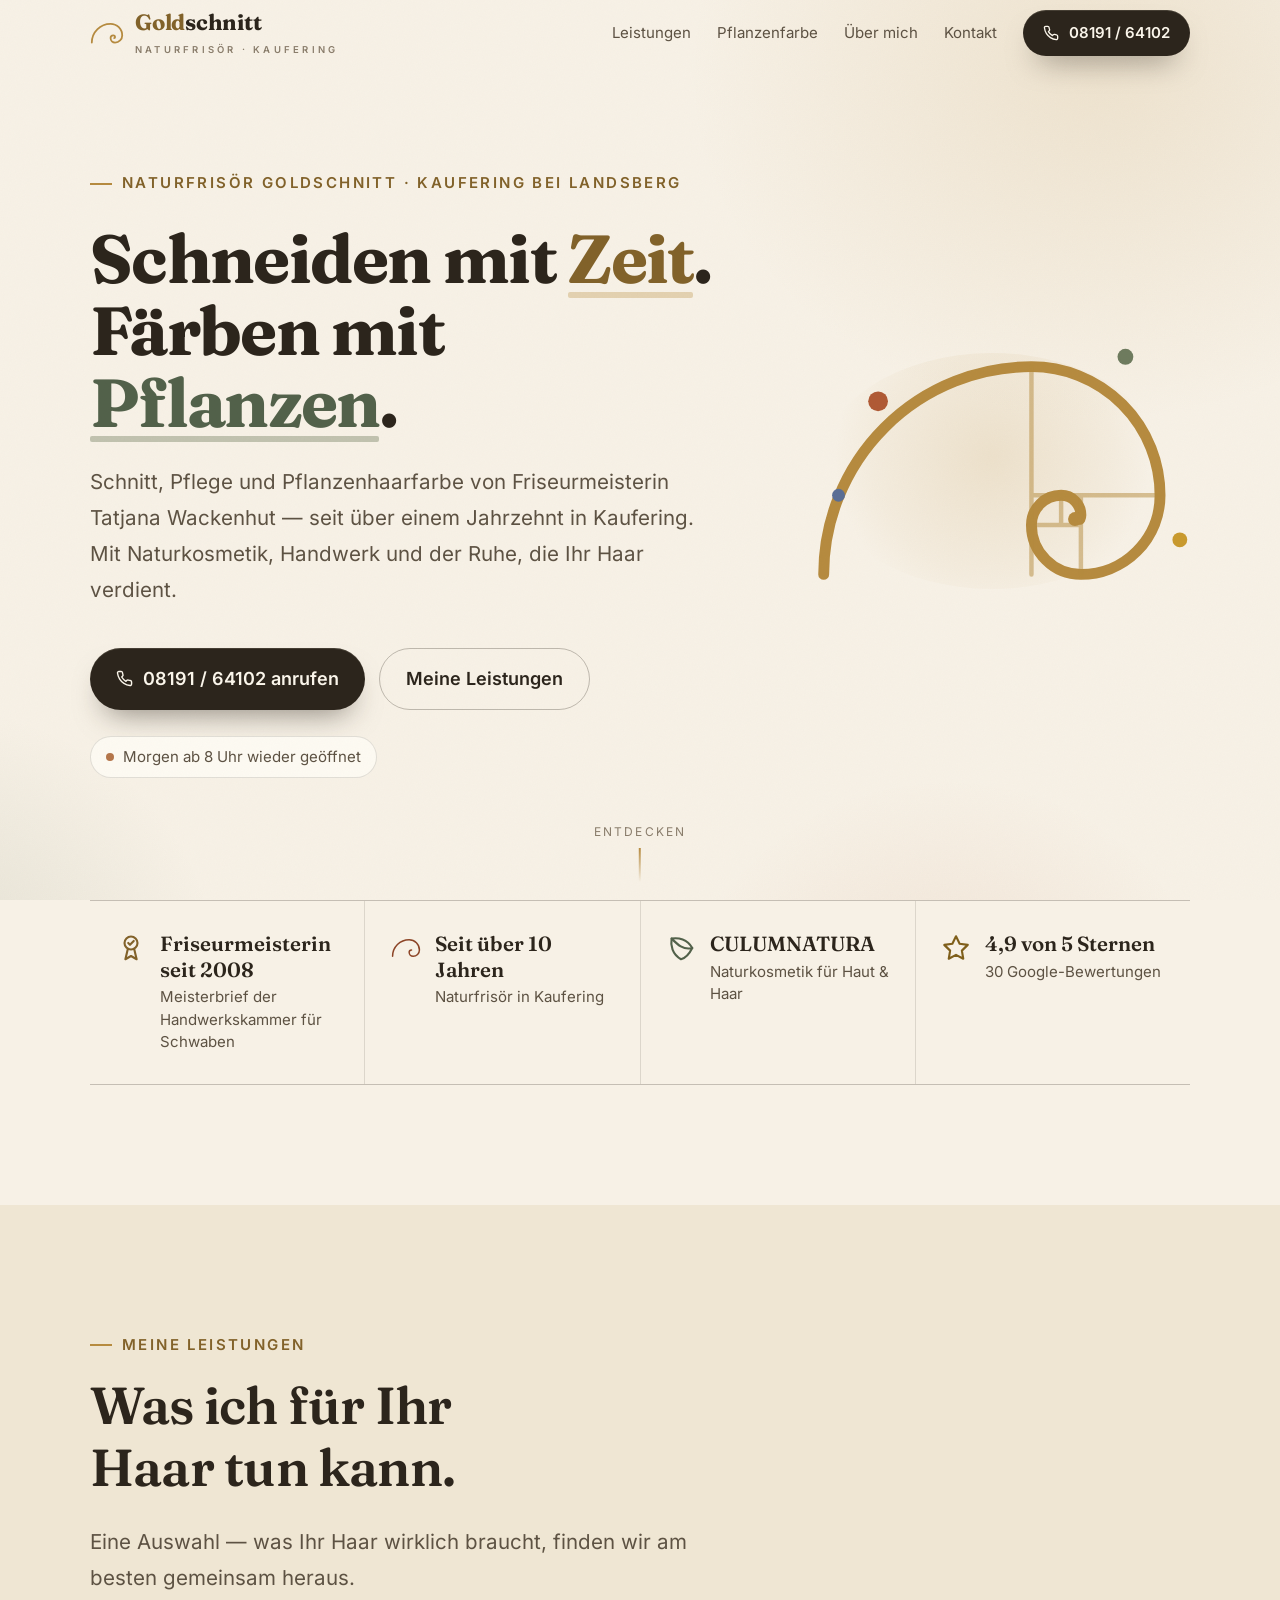
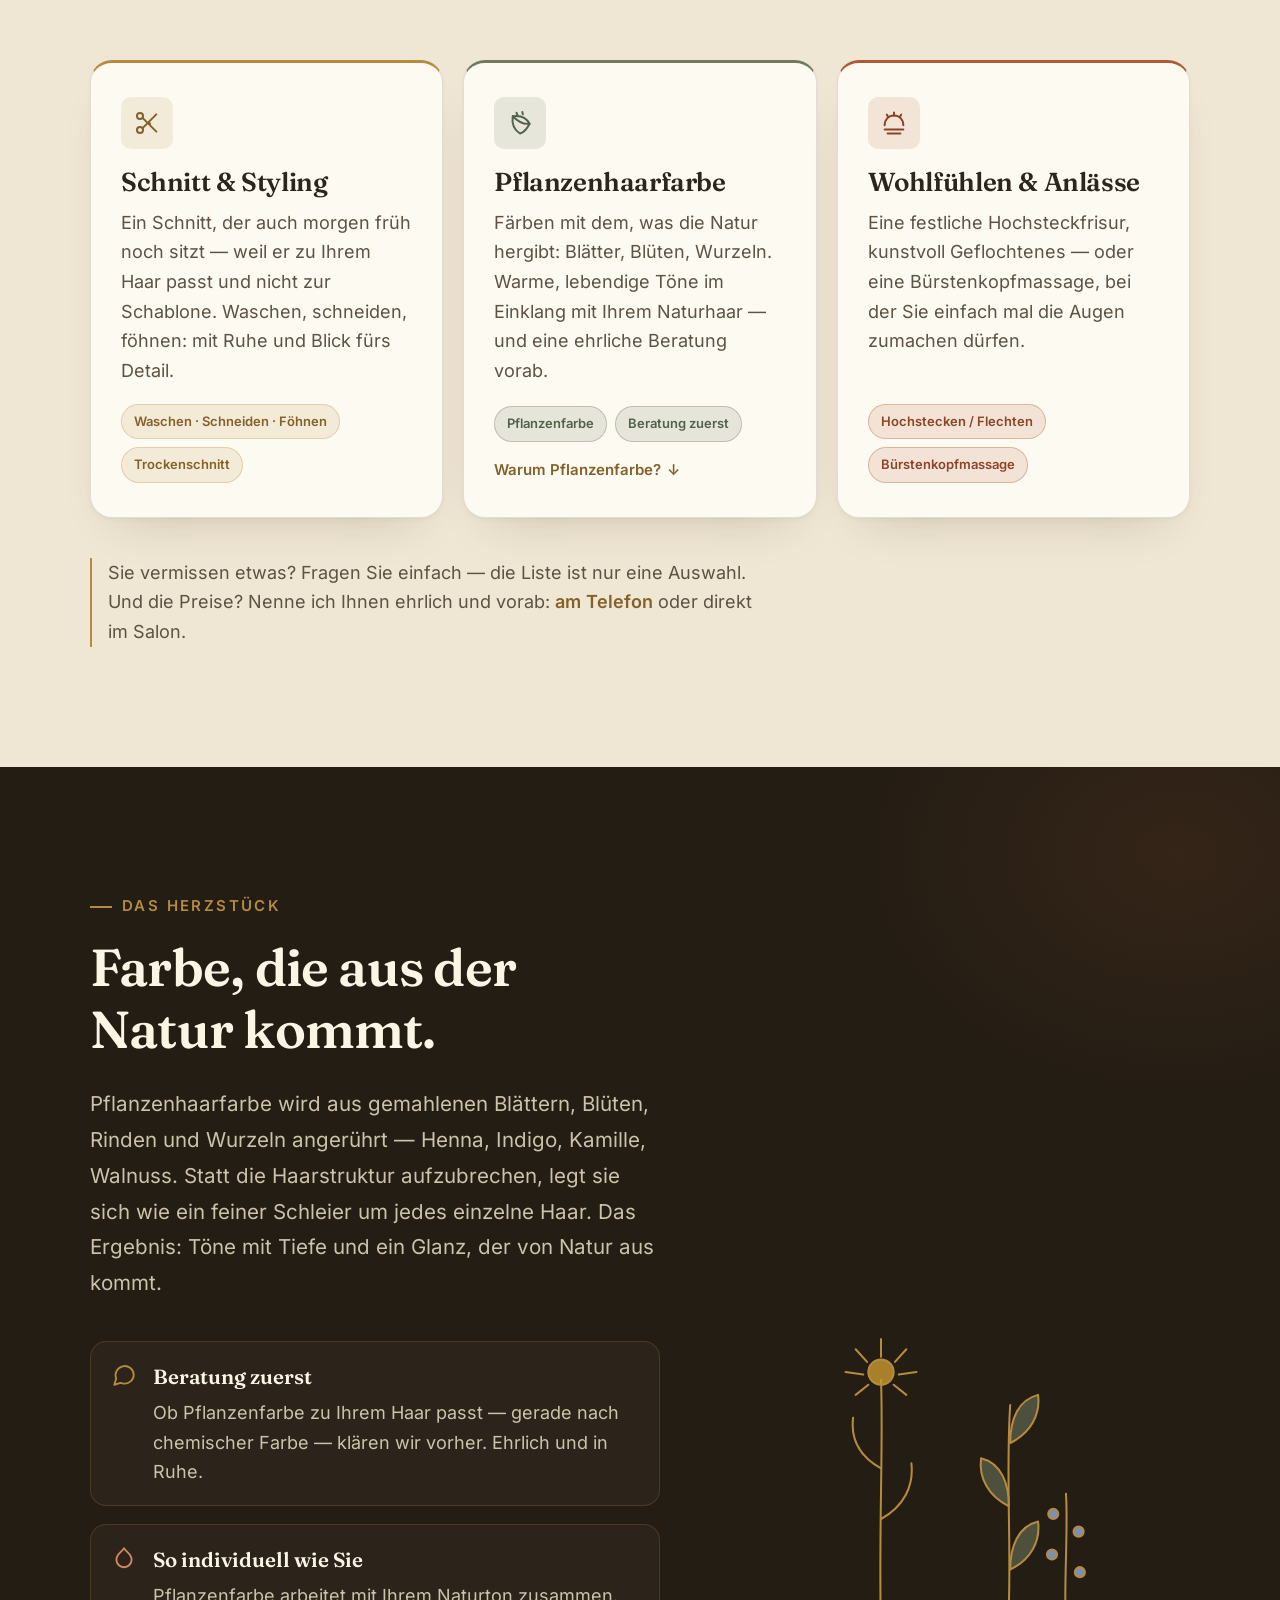
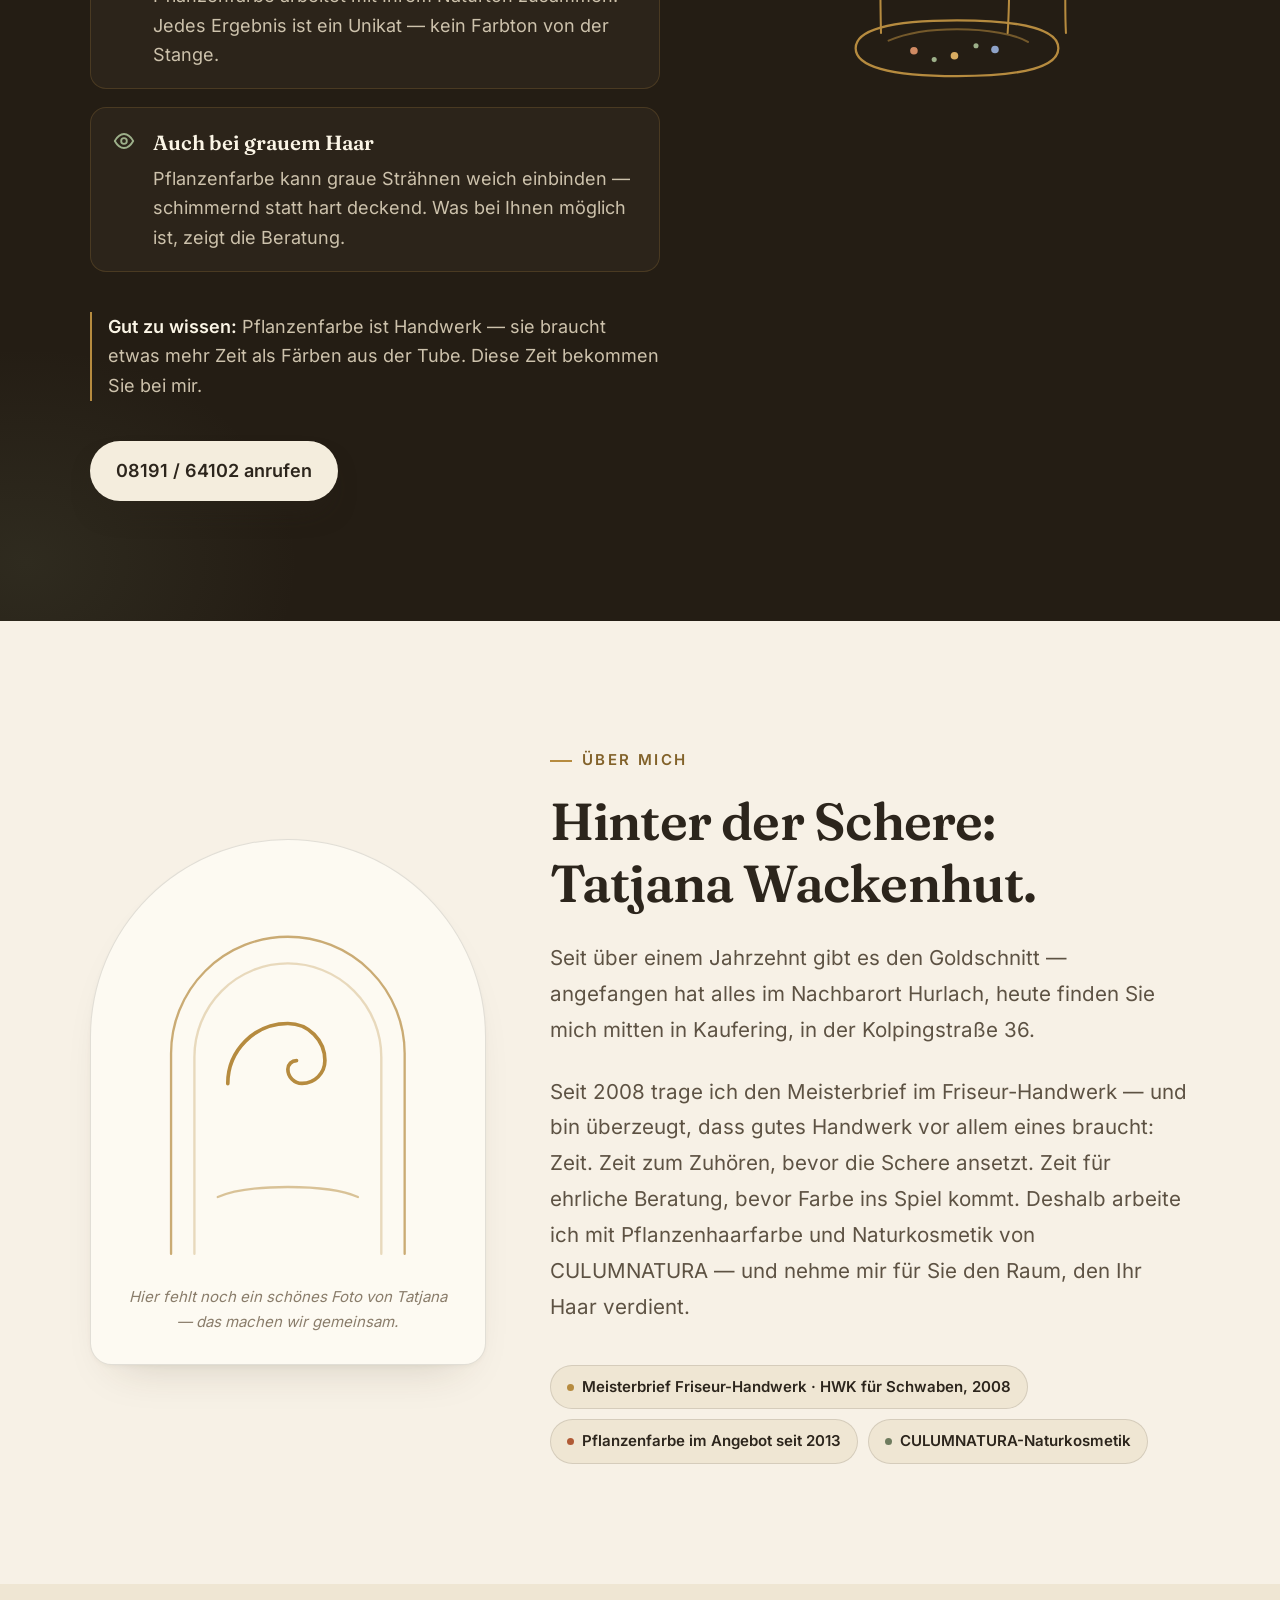
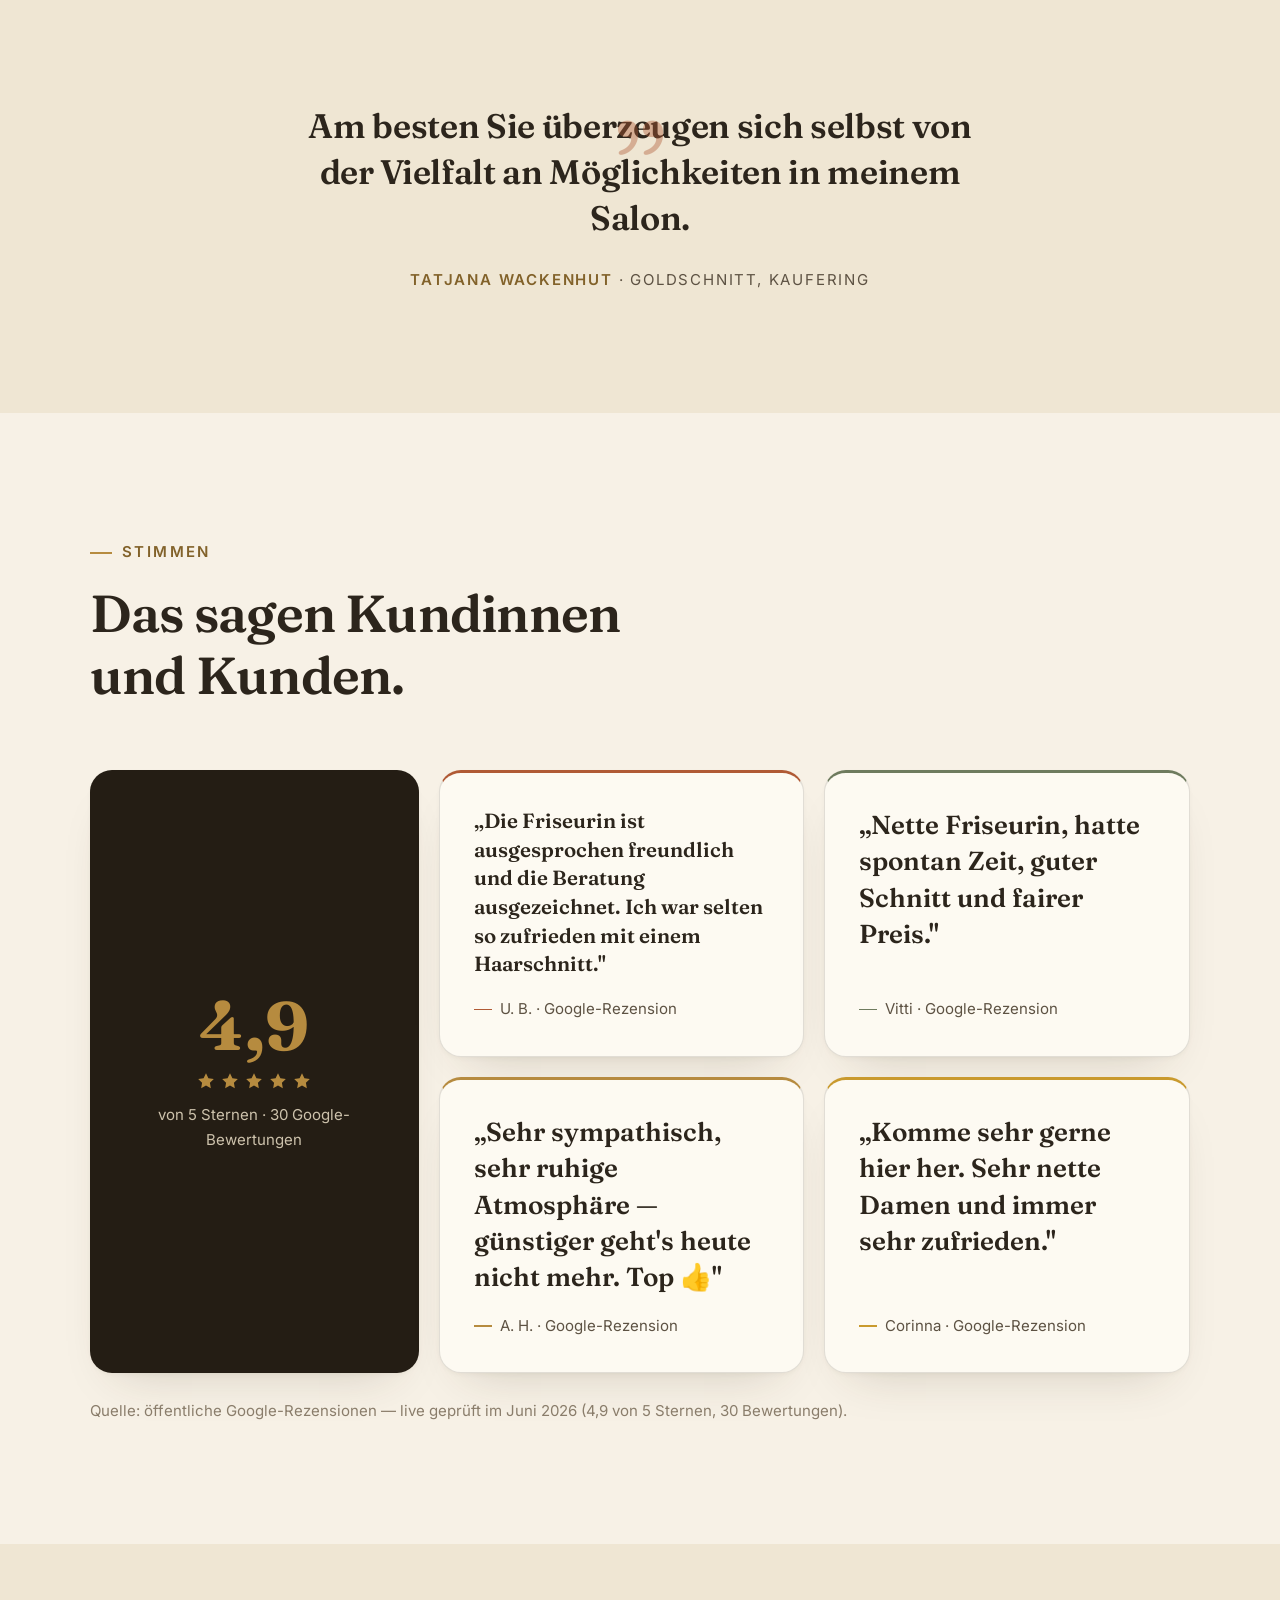
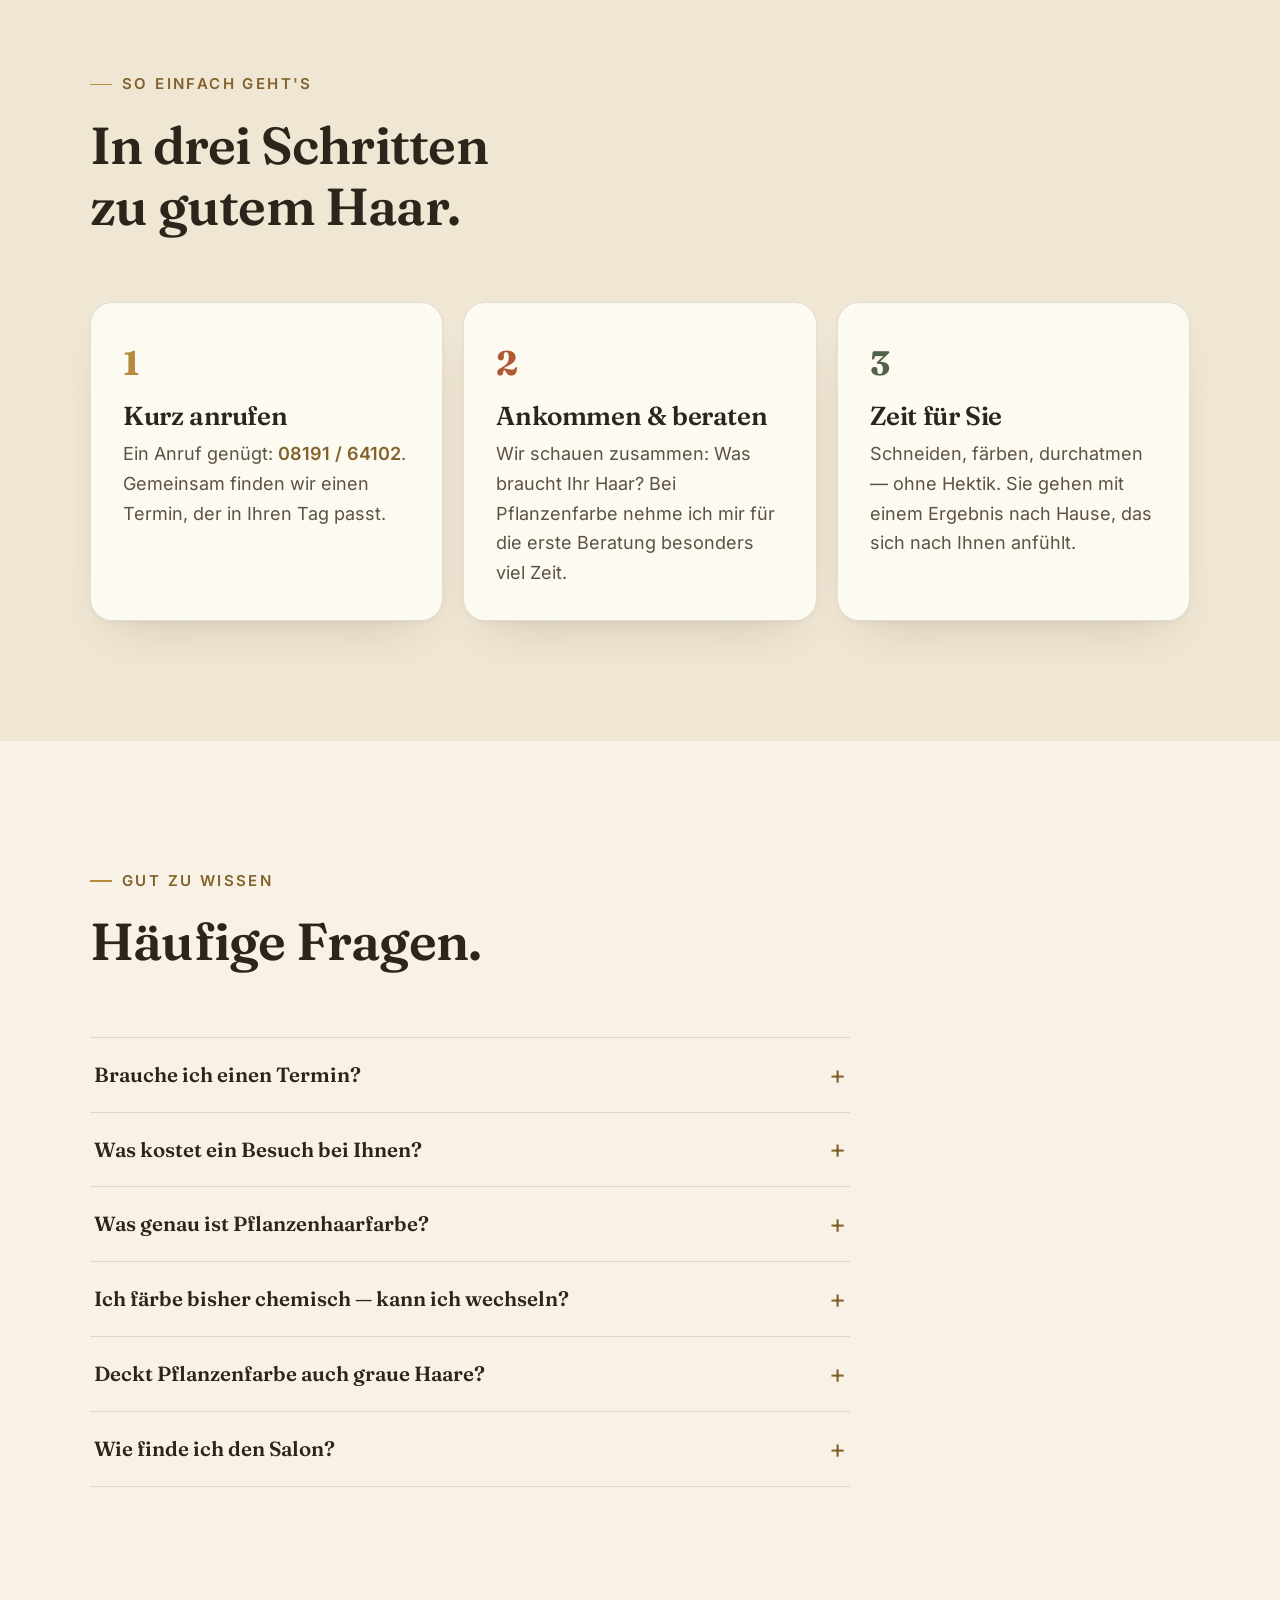
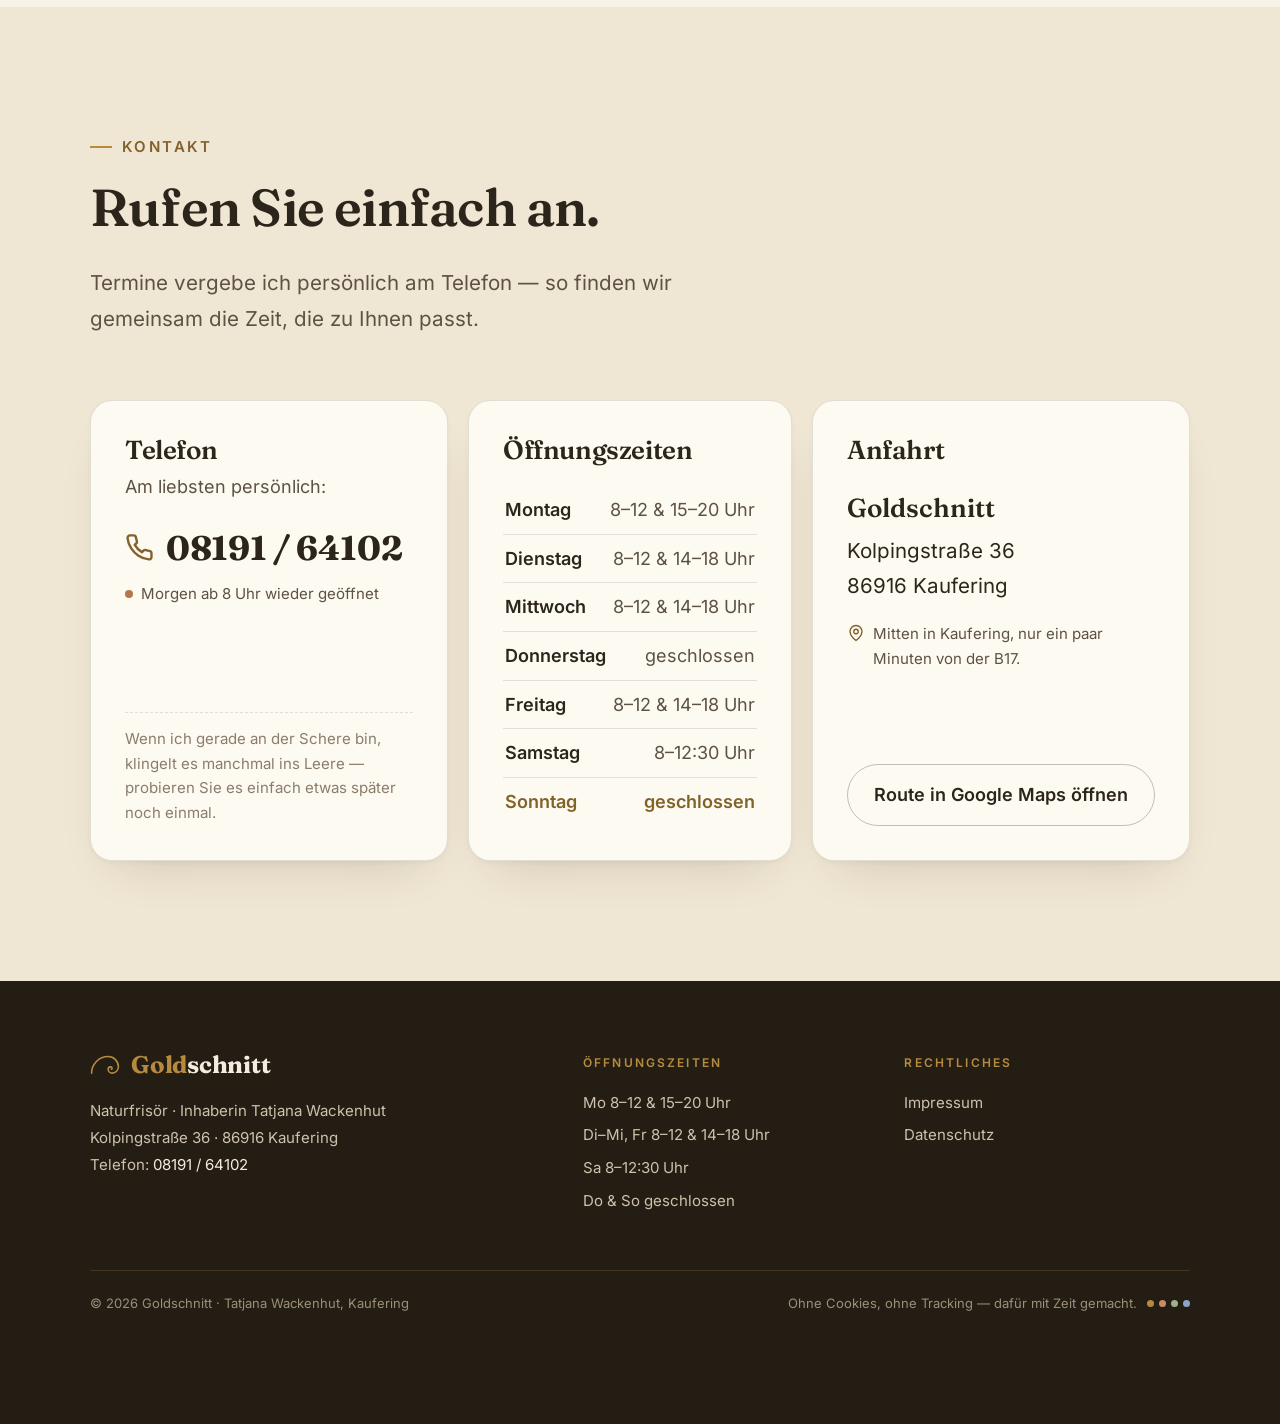
==== commit cbc9ce8f: "Echte Google-Stimmen (live verifiziert) + Logo-Auswahl auf der Geschenkseite - Stimmen: 4 wörtliche " ====
--- a/index.html
+++ b/index.html
@@ -64,6 +64,7 @@
       "addressRegion": "Bayern",
       "addressCountry": "DE"
     },
+    "geo": { "@type": "GeoCoordinates", "latitude": 48.09486, "longitude": 10.85503 },
     "openingHoursSpecification": [
       { "@type": "OpeningHoursSpecification", "dayOfWeek": "Monday", "opens": "08:00", "closes": "12:00" },
       { "@type": "OpeningHoursSpecification", "dayOfWeek": "Monday", "opens": "15:00", "closes": "20:00" },
@@ -383,10 +384,16 @@
   .step:nth-child(3)::before{color:var(--sage-deep);}
   .quali li:nth-child(2)::before{background:var(--henna);}
   .quali li:nth-child(3)::before{background:var(--sage);}
+  .stimmen-grid .rating-card{grid-row:span 2;}
   .stimmen-grid .quote-card{border-top:3px solid var(--henna);}
-  .stimmen-grid .quote-card:last-child{border-top-color:var(--sage);}
   .stimmen-grid .quote-card footer::before{background:var(--henna);}
-  .stimmen-grid .quote-card:last-child footer::before{background:var(--sage);}
+  .stimmen-grid .quote-card:nth-child(3){border-top-color:var(--sage);}
+  .stimmen-grid .quote-card:nth-child(3) footer::before{background:var(--sage);}
+  .stimmen-grid .quote-card:nth-child(4){border-top-color:var(--gold);}
+  .stimmen-grid .quote-card:nth-child(4) footer::before{background:var(--gold);}
+  .stimmen-grid .quote-card:nth-child(5){border-top-color:var(--honey);}
+  .stimmen-grid .quote-card:nth-child(5) footer::before{background:var(--honey);}
+  .quote-card.lang p{font-size:var(--step-1);}
   .zitat blockquote::before{color:var(--henna);opacity:.4;}
 
   /* ═══ Fokus (A11y) ═══ */
@@ -528,8 +535,8 @@
           <div class="trust"><svg viewBox="-2 -2 38 25" fill="none" stroke="currentColor" stroke-width="1.9" stroke-linecap="round" aria-hidden="true"><path d="M0 21 A21 21 0 0 1 21 0 A13 13 0 0 1 34 13 A8 8 0 0 1 26 21 A5 5 0 0 1 21 16 A3 3 0 0 1 24 13"/></svg><div><b>Seit über 10 Jahren</b><span>Naturfrisör in Kaufering</span></div></div>
           <!-- VOM KUNDEN ZU PRÜFEN: CULUMNATURA-Partnerstatus heute (Logos stehen auf der Altseite) -->
           <div class="trust"><svg viewBox="0 0 24 24" fill="none" stroke="currentColor" stroke-width="1.7" stroke-linecap="round" stroke-linejoin="round" aria-hidden="true"><path d="M12 21 C 5 17 3.5 10 4.5 4.5 C 10 3.5 17 5 21 12 C 18 18 14 20.5 12 21Z"/><path d="M4.5 4.5 C 9 9 14 14 21 12"/></svg><div><b>CULUMNATURA</b><span>Naturkosmetik für Haut &amp; Haar</span></div></div>
-          <!-- VOM KUNDEN ZU PRÜFEN: 4,9★/29 — Quelle werkenntdenbesten.de (11.06.2026), live in Google Maps gegenprüfen -->
-          <div class="trust"><svg viewBox="0 0 24 24" fill="none" stroke="currentColor" stroke-width="1.7" stroke-linejoin="round" aria-hidden="true"><path d="M12 2.6 14.9 8.6 21.4 9.5 16.7 14.1 17.8 20.6 12 17.5 6.2 20.6 7.3 14.1 2.6 9.5 9.1 8.6Z"/></svg><div><b>4,9 von 5 Sternen</b><span>Google-Rezensionen</span></div></div>
+          <!-- BELEGT: live in Google Maps geprüft am 12.06.2026 — 4,9★ bei 30 Bewertungen -->
+          <div class="trust"><svg viewBox="0 0 24 24" fill="none" stroke="currentColor" stroke-width="1.7" stroke-linejoin="round" aria-hidden="true"><path d="M12 2.6 14.9 8.6 21.4 9.5 16.7 14.1 17.8 20.6 12 17.5 6.2 20.6 7.3 14.1 2.6 9.5 9.1 8.6Z"/></svg><div><b>4,9 von 5 Sternen</b><span>30 Google-Bewertungen</span></div></div>
         </div>
       </div>
     </div>
@@ -673,7 +680,7 @@
           <h2>Das sagen Kundinnen und Kunden.</h2>
         </div>
         <div class="stimmen-grid stagger">
-          <!-- VOM KUNDEN ZU PRÜFEN: Rating live in Google Maps verifizieren (Quelle: werkenntdenbesten.de, 11.06.2026) -->
+          <!-- BELEGT: Rating + Zitate live aus Google Maps gezogen am 12.06.2026 (4,9★, 30 Bewertungen; Zitate wörtlich, nur Vorname/Kürzel) -->
           <div class="rating-card">
             <div class="num">4,9</div>
             <div class="stars" role="img" aria-label="4,9 von 5 Sternen">
@@ -683,18 +690,26 @@
               <svg width="20" height="20" viewBox="0 0 24 24" fill="currentColor" aria-hidden="true"><path d="M12 2.6 14.9 8.6 21.4 9.5 16.7 14.1 17.8 20.6 12 17.5 6.2 20.6 7.3 14.1 2.6 9.5 9.1 8.6Z"/></svg>
               <svg width="20" height="20" viewBox="0 0 24 24" fill="currentColor" aria-hidden="true"><path d="M12 2.6 14.9 8.6 21.4 9.5 16.7 14.1 17.8 20.6 12 17.5 6.2 20.6 7.3 14.1 2.6 9.5 9.1 8.6Z"/></svg>
             </div>
-            <div class="lbl">von 5 Sternen · Google-Rezensionen</div>
+            <div class="lbl">von 5 Sternen · 30 Google-Bewertungen</div>
           </div>
-          <figure class="quote-card">
-            <p>„Ein sehr netter Service!"</p>
-            <footer>Peter · Google-Rezension</footer>
+          <figure class="quote-card lang">
+            <p>„Die Friseurin ist ausgesprochen freundlich und die Beratung ausgezeichnet. Ich war selten so zufrieden mit einem Haarschnitt."</p>
+            <footer>U. B. · Google-Rezension</footer>
           </figure>
           <figure class="quote-card">
-            <p>„Nette Bedienung, kompetenter Service."</p>
-            <footer>Oliver W. · Google-Rezension</footer>
+            <p>„Nette Friseurin, hatte spontan Zeit, guter Schnitt und fairer Preis."</p>
+            <footer>Vitti · Google-Rezension</footer>
           </figure>
-        </div>
-        <p class="stimmen-src">Quelle: öffentliche Google-Rezensionen (Stand Juni 2026).</p>
+          <figure class="quote-card">
+            <p>„Sehr sympathisch, sehr ruhige Atmosphäre — günstiger geht's heute nicht mehr. Top 👍"</p>
+            <footer>A. H. · Google-Rezension</footer>
+          </figure>
+          <figure class="quote-card">
+            <p>„Komme sehr gerne hier her. Sehr nette Damen und immer sehr zufrieden."</p>
+            <footer>Corinna · Google-Rezension</footer>
+          </figure>
+        </div>
+        <p class="stimmen-src">Quelle: öffentliche Google-Rezensionen — live geprüft im Juni 2026 (4,9 von 5 Sternen, 30 Bewertungen).</p>
       </div>
     </section>
 
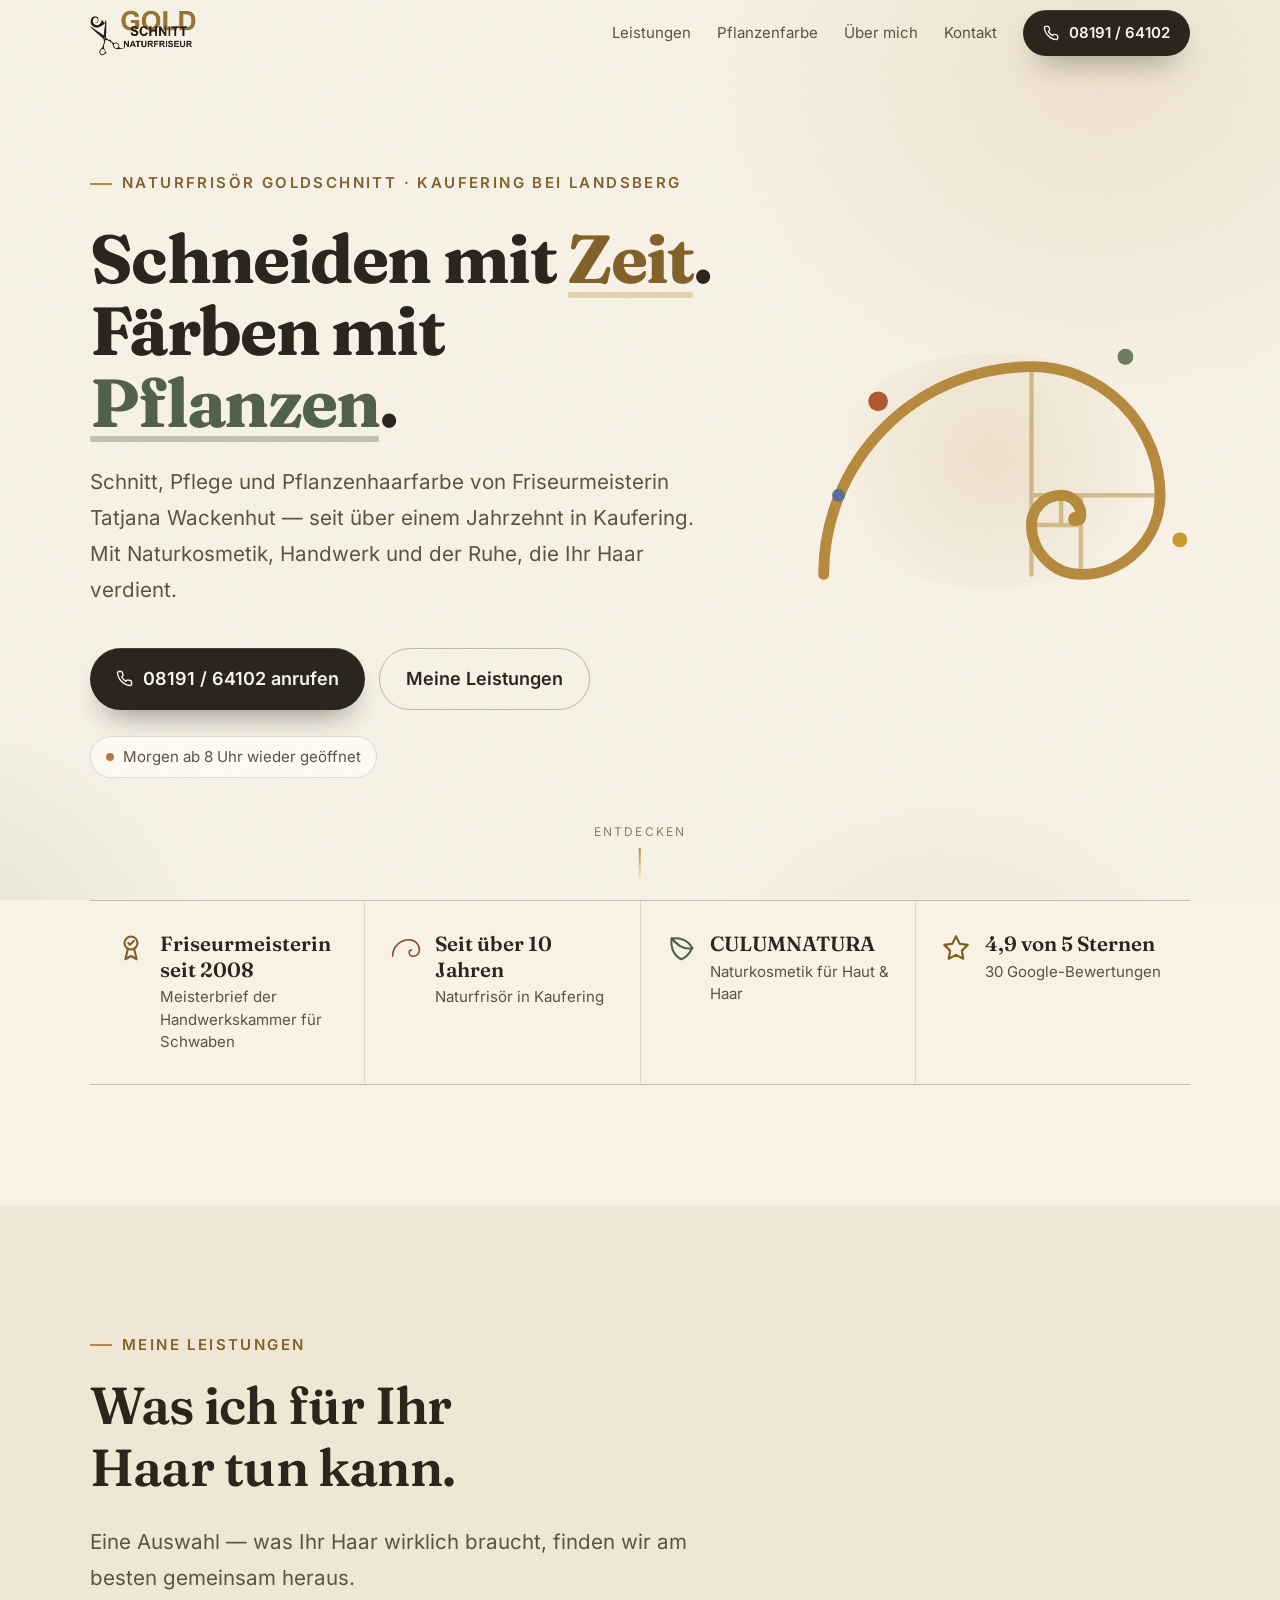
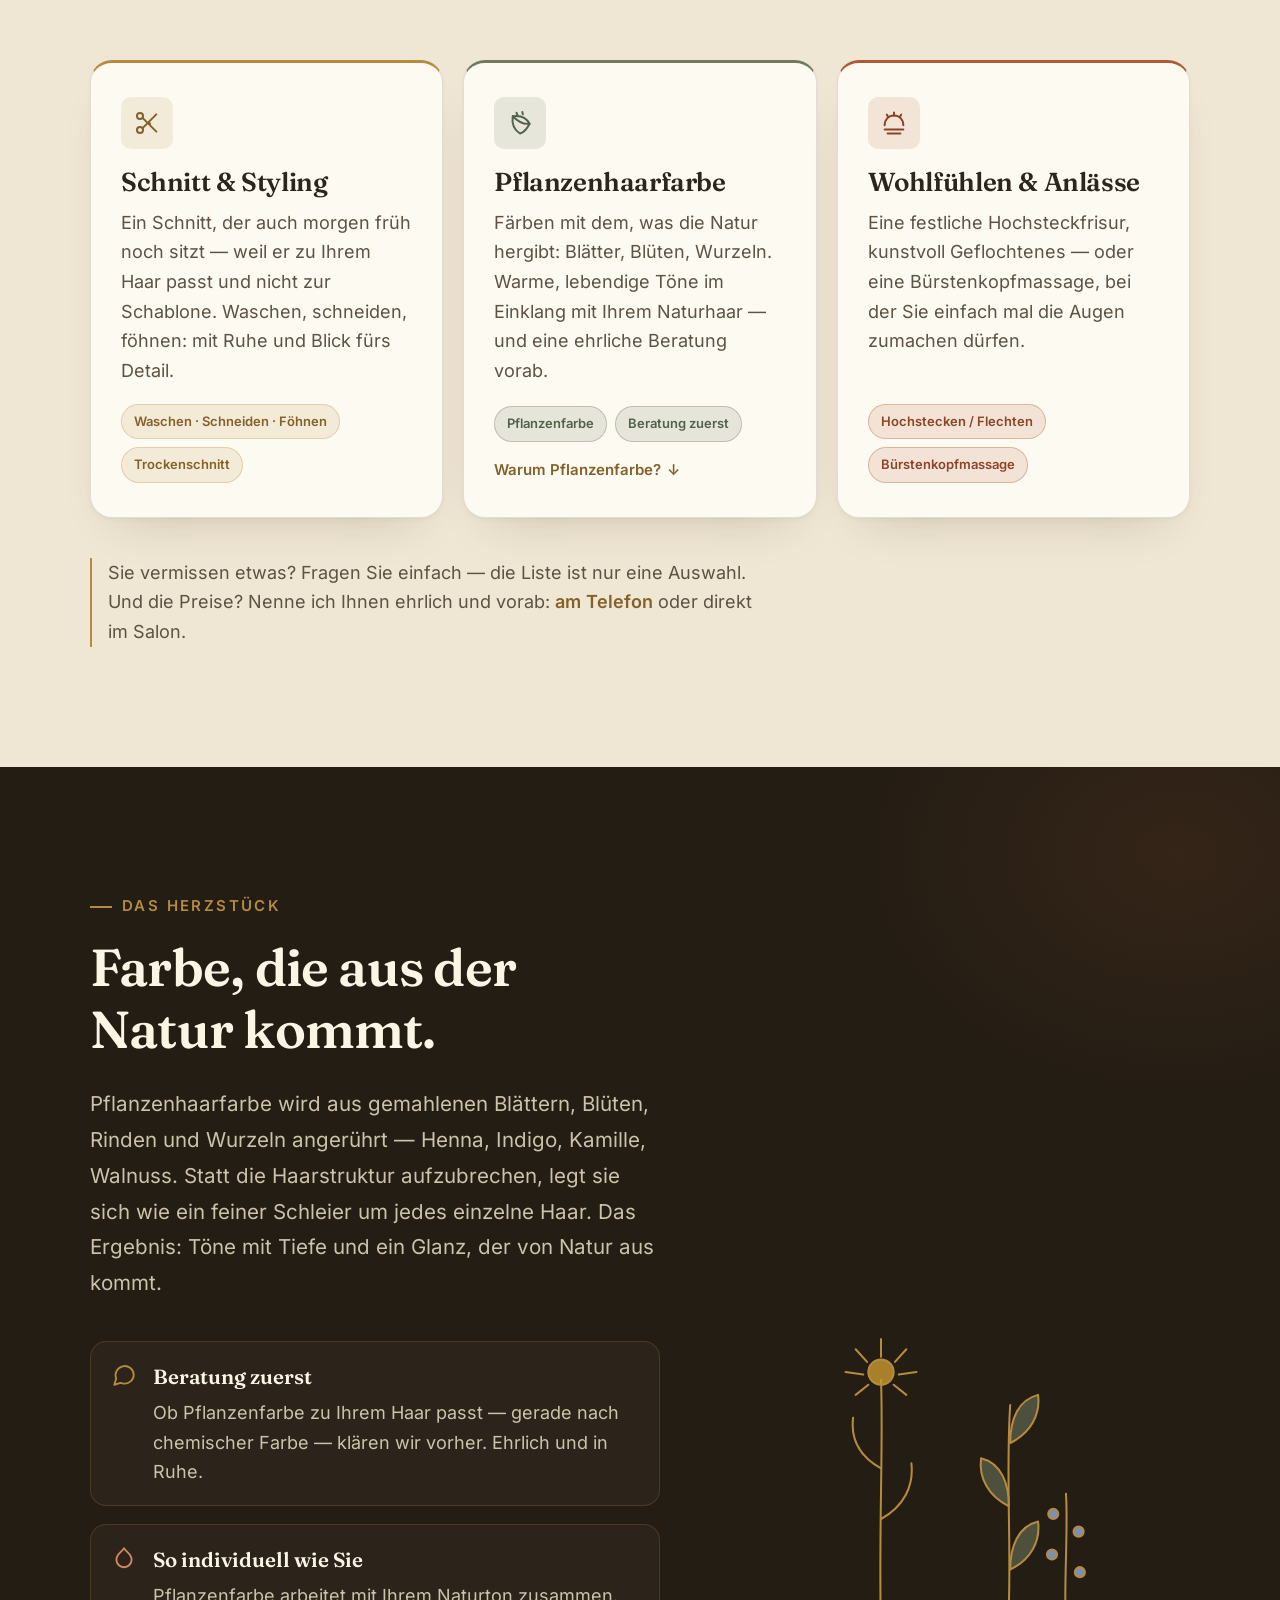
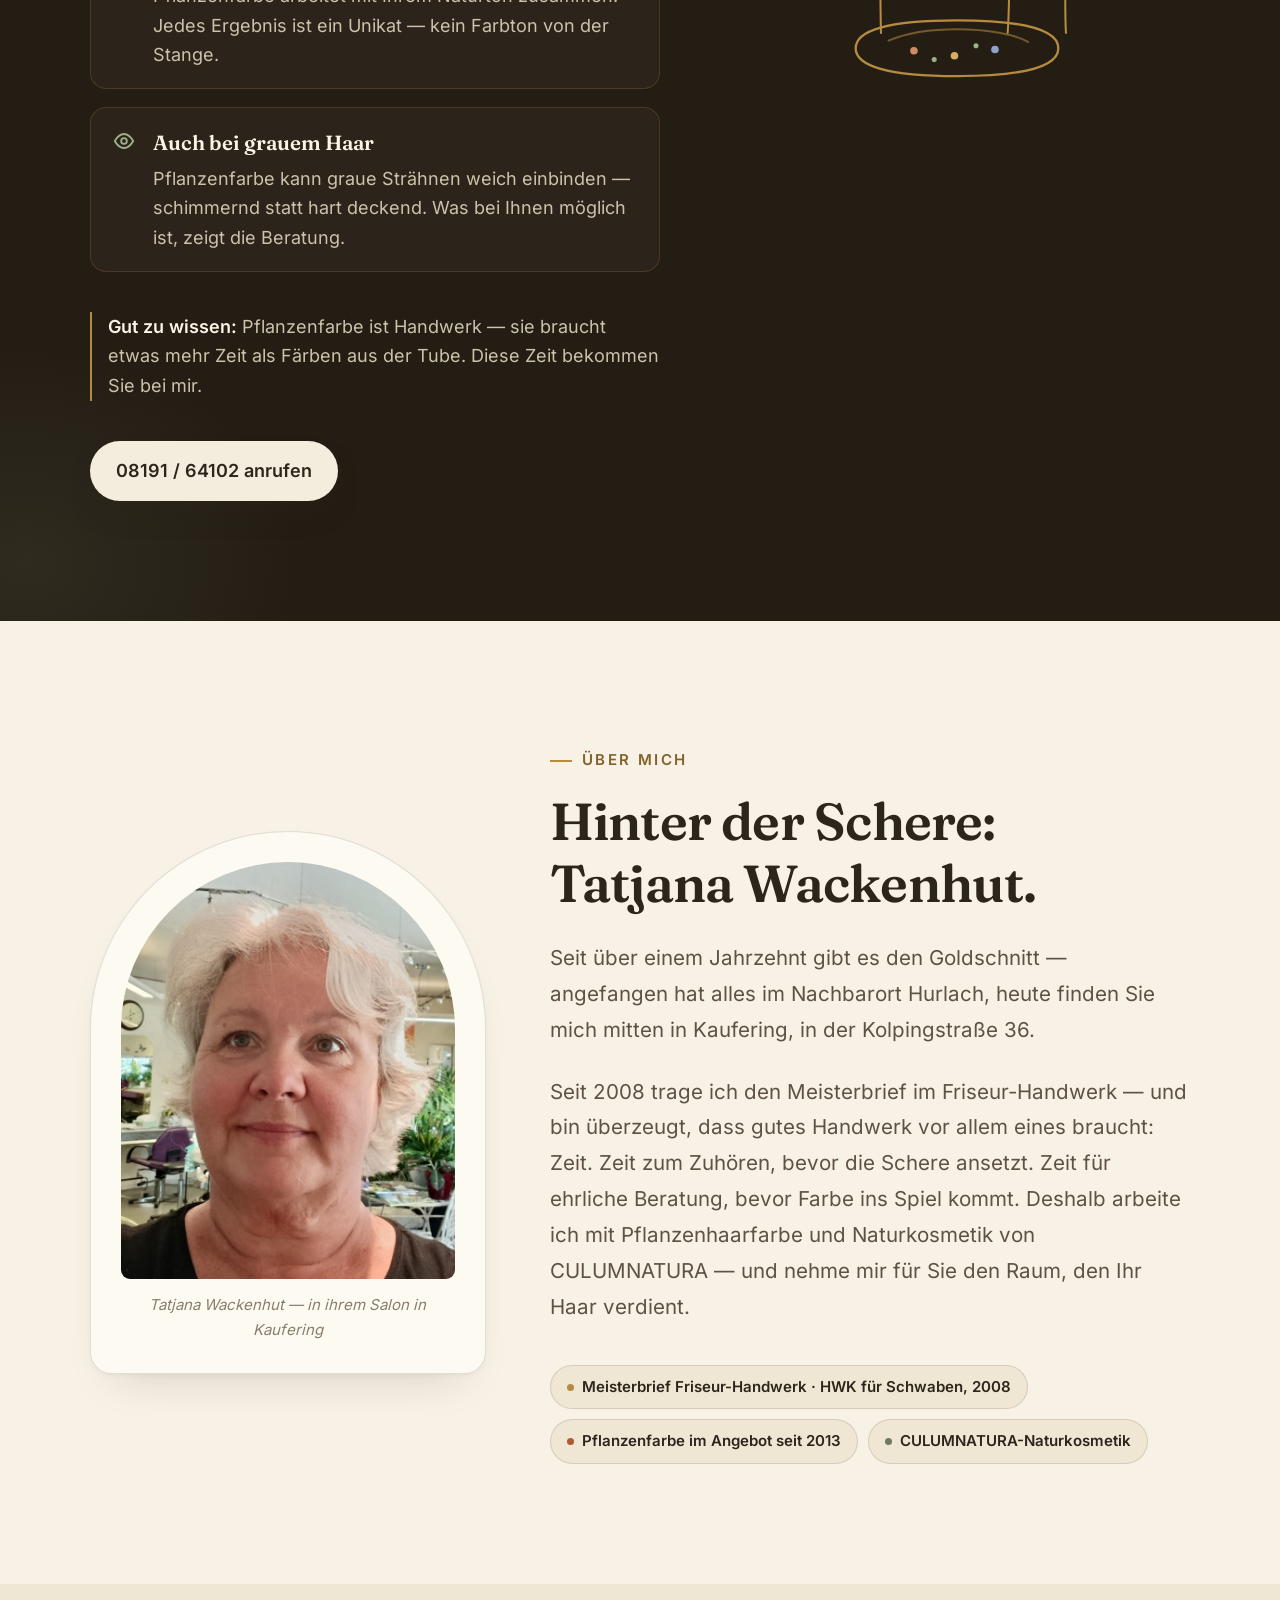
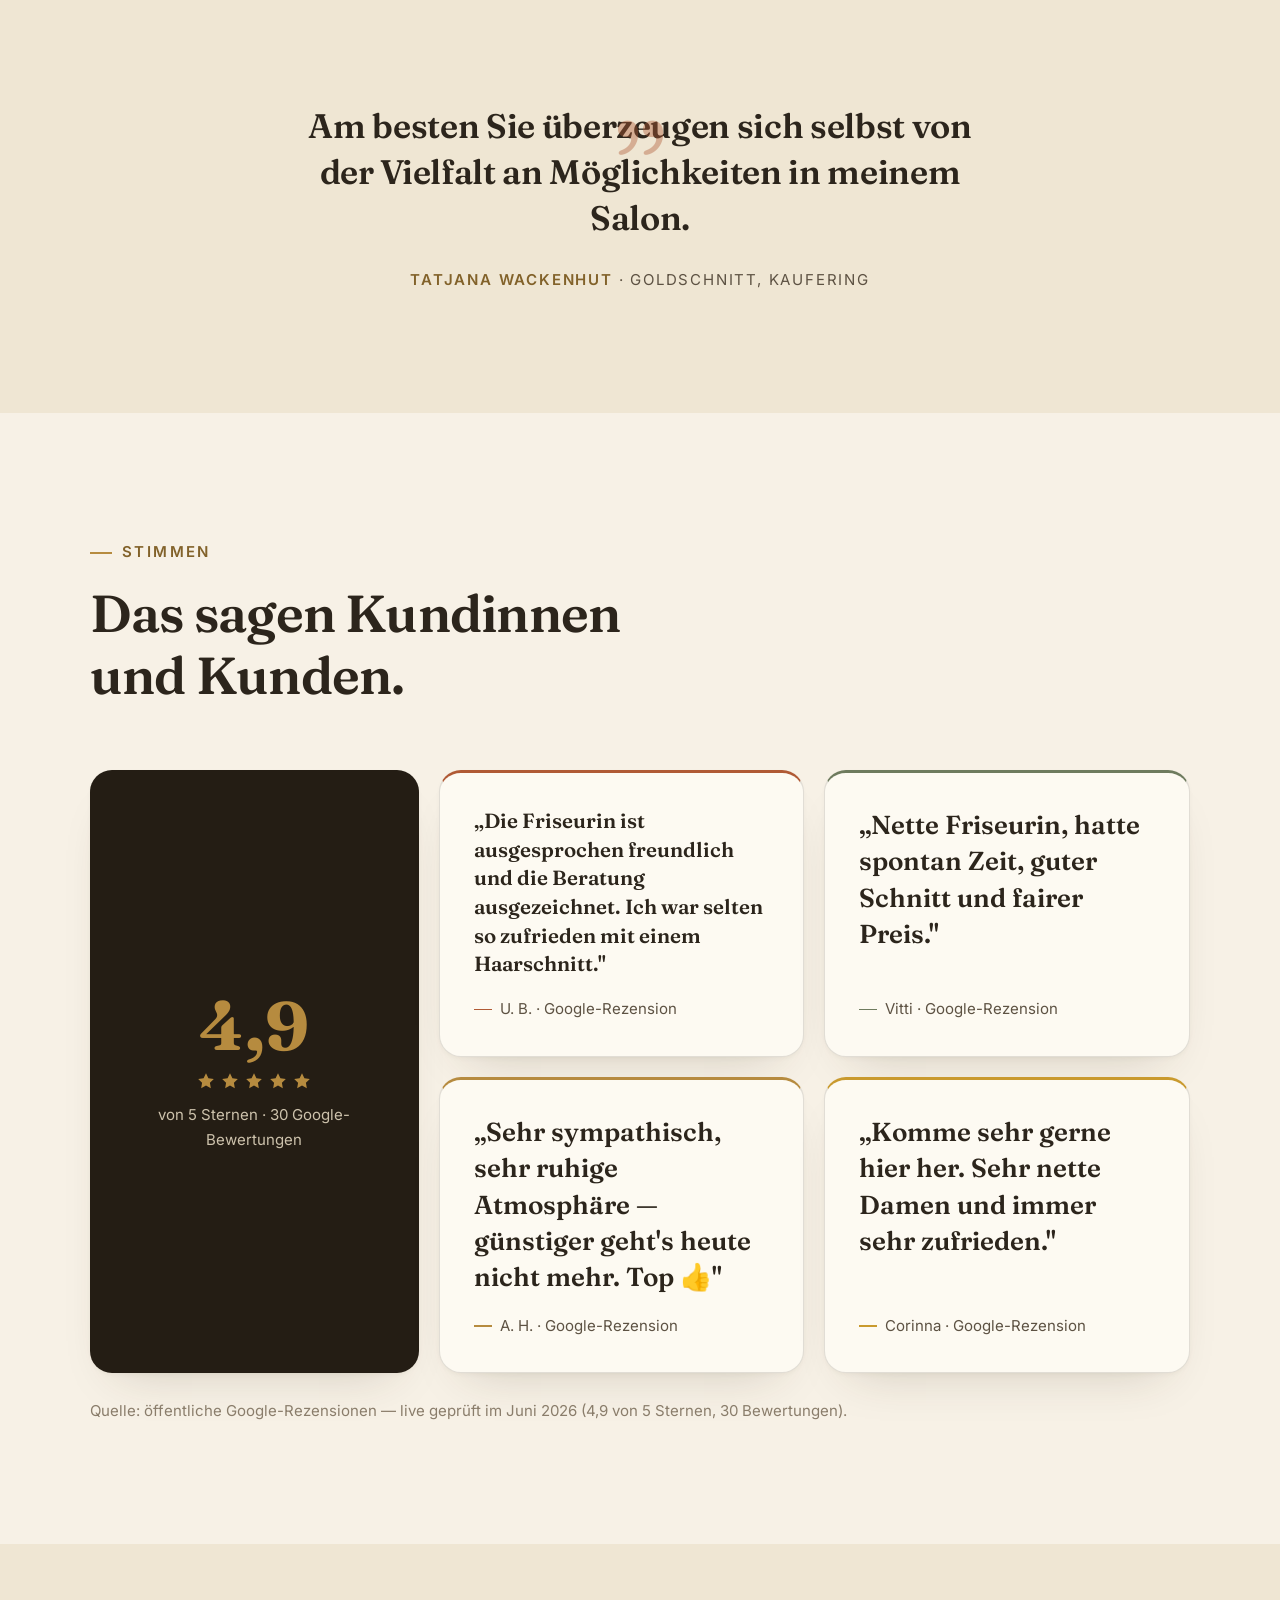
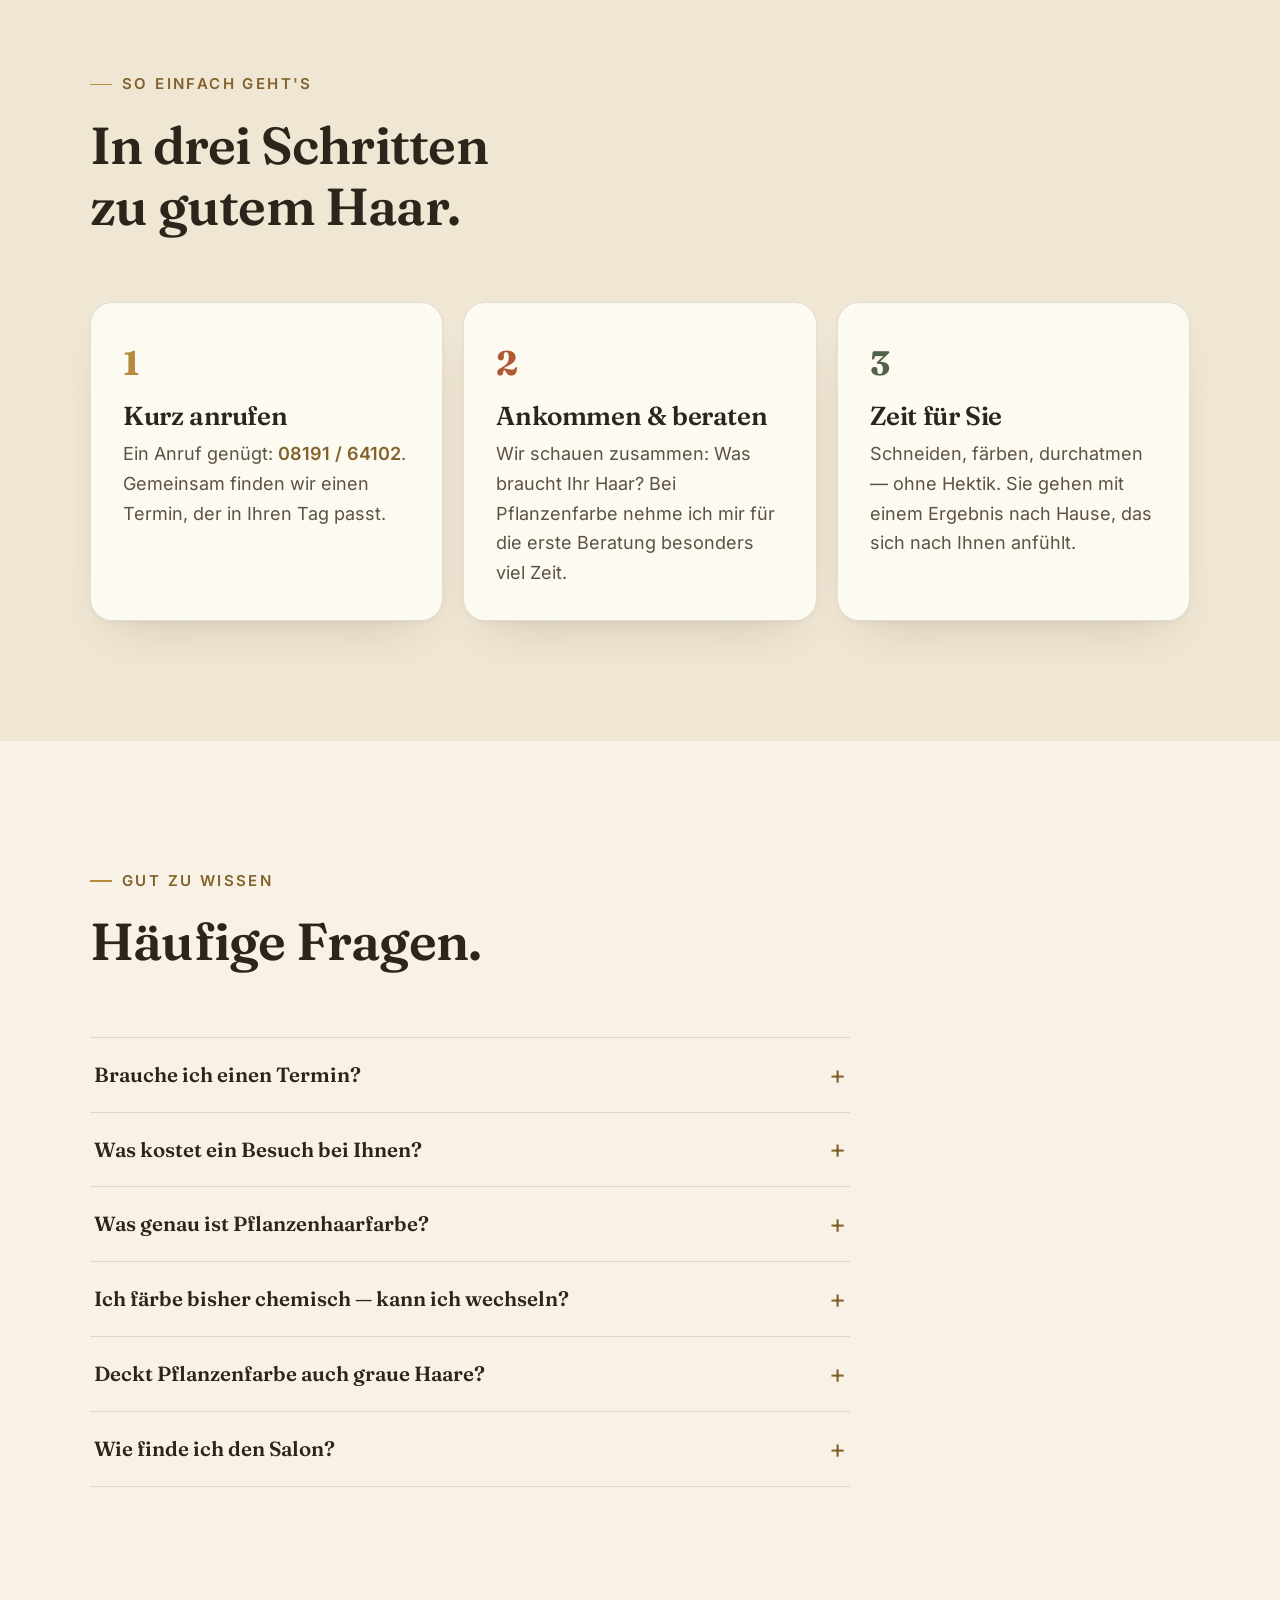
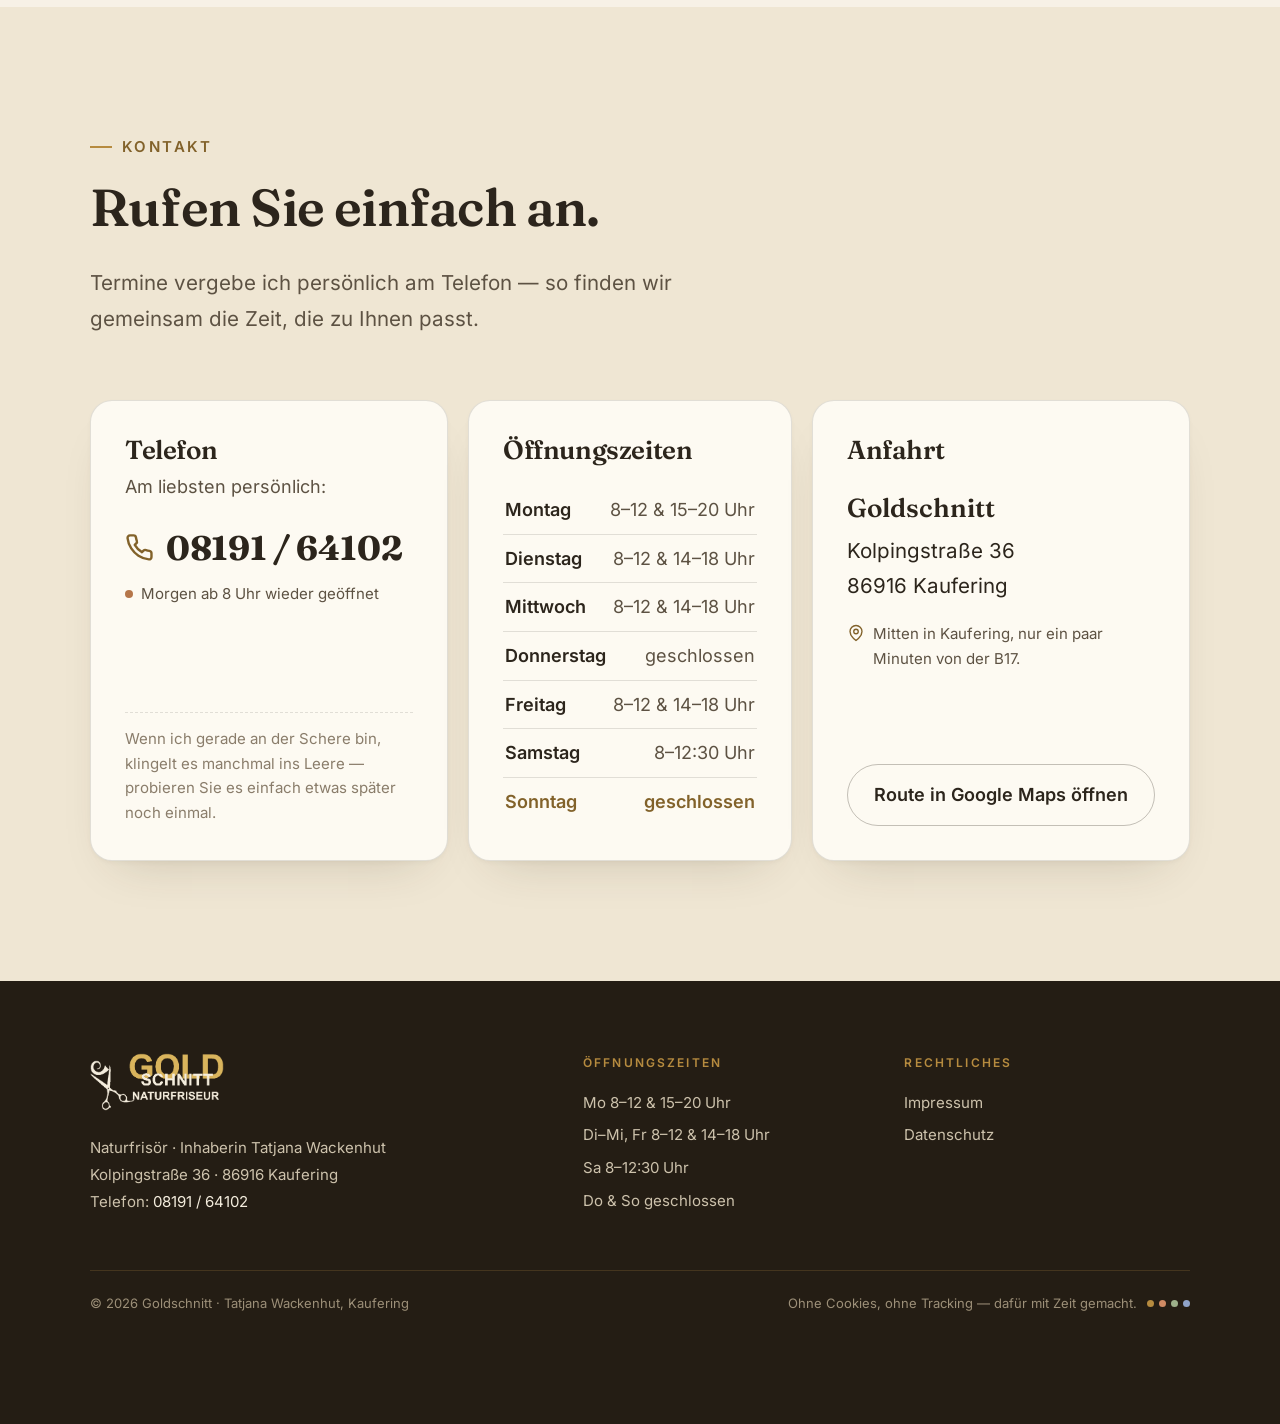
==== commit e27100a6: "Tatjanas Foto + Original-Logo eingebaut - Über-mich: Selfie (web-optimiert, 720x900) im Spiegelbogen" ====
--- a/index.html
+++ b/index.html
@@ -182,6 +182,10 @@
   .wm{font-family:var(--serif);font-weight:700;font-size:22px;letter-spacing:-.01em;line-height:1;color:var(--ink);}
   .wm .gold{color:var(--gold-deep);}
   .wm-sub{display:block;font-family:var(--sans);font-weight:600;font-size:9.5px;letter-spacing:.34em;text-transform:uppercase;color:var(--ink-faint);margin-top:3px;}
+  /* Tatjanas Original-Logo (freigestellt), wieder in Ehren */
+  .brand-logo{height:46px;width:auto;display:block;transition:transform .4s var(--ease);}
+  .brand:hover .brand-logo{transform:scale(1.03);}
+  .foot-brand .brand-logo{height:58px;}
   .nav-links{display:flex;align-items:center;gap:26px;}
   .nav-links a:not(.btn){font-size:15px;color:var(--ink-soft);font-weight:500;position:relative;padding:4px 0;transition:color .2s var(--ease);}
   .nav-links a:not(.btn)::after{content:"";position:absolute;left:0;bottom:-2px;width:0;height:1.5px;background:var(--gold);transition:width .25s var(--ease);}
@@ -266,6 +270,7 @@
   .um-grid{display:grid;grid-template-columns:1fr 1.618fr;gap:clamp(32px,5vw,72px);align-items:center;}
   .um-frame{position:relative;background:var(--warm-white);border:1px solid var(--line);border-radius:200px 200px var(--radius-lg) var(--radius-lg);padding:clamp(20px,3vw,30px);box-shadow:var(--shadow);}
   .um-frame svg{width:100%;height:auto;color:var(--gold);}
+  .um-frame img{width:100%;height:auto;display:block;border-radius:184px 184px var(--radius-sm) var(--radius-sm);}
   .um-frame figcaption{text-align:center;font-size:var(--step--1);color:var(--ink-faint);margin-top:14px;font-style:italic;}
   .um-copy .lead + .lead{margin-top:var(--sp-3);}
   .quali{display:flex;flex-wrap:wrap;gap:10px;margin-top:var(--sp-4);}
@@ -469,15 +474,9 @@
   <!-- ═══ NAV ═══ -->
   <header class="nav" id="nav">
     <nav class="wrap nav-in" aria-label="Hauptnavigation">
-      <a class="brand" href="#top">
-        <!-- Signet: Goldener-Schnitt-Spirale = Locke -->
-        <svg class="brand-mark" viewBox="-2 -2 38 25" fill="none" stroke="currentColor" stroke-width="2" stroke-linecap="round" aria-hidden="true">
-          <path d="M0 21 A21 21 0 0 1 21 0 A13 13 0 0 1 34 13 A8 8 0 0 1 26 21 A5 5 0 0 1 21 16 A3 3 0 0 1 24 13 A2 2 0 0 1 26 15 A1 1 0 0 1 25 16"/>
-        </svg>
-        <span>
-          <span class="wm"><span class="gold">Gold</span>schnitt</span>
-          <span class="wm-sub">Naturfrisör · Kaufering</span>
-        </span>
+      <a class="brand" href="#top" aria-label="Goldschnitt Naturfrisör — zum Seitenanfang">
+        <!-- Tatjanas Original-Logo, vom roten Kasten freigestellt -->
+        <img class="brand-logo" src="assets/img/logo-goldschnitt.png" width="771" height="334" alt="Goldschnitt Naturfrisör">
       </a>
       <button class="nav-toggle" aria-label="Menü öffnen" aria-expanded="false" aria-controls="nav-links"><span></span><span></span><span></span></button>
       <div class="nav-links" id="nav-links">
@@ -636,16 +635,9 @@
       <div class="wrap">
         <div class="um-grid">
           <figure class="um-frame">
-            <!-- Platzhalter im Spiegel-Bogen: hier kommt Tatjanas Porträt hin -->
-            <svg viewBox="0 0 200 240" fill="none" stroke="currentColor" stroke-width="1.4" stroke-linecap="round">
-              <path d="M30 230 V 110 a70 70 0 0 1 140 0 V 230" stroke-opacity=".7"/>
-              <path d="M44 230 V 112 a56 56 0 0 1 112 0 V 230" stroke-opacity=".3"/>
-              <g transform="translate(64 92)">
-                <path d="M0 36 A36 36 0 0 1 36 0 A22.2 22.2 0 0 1 58.2 22.2 A13.7 13.7 0 0 1 44.5 35.9 A8.5 8.5 0 0 1 36 27.4 A5.2 5.2 0 0 1 41.2 22.2" stroke-width="2.2"/>
-              </g>
-              <path d="M58 196 C 76 188 124 188 142 196" stroke-opacity=".5"/>
-            </svg>
-            <figcaption>Hier fehlt noch ein schönes Foto von Tatjana — das machen wir gemeinsam.</figcaption>
+            <!-- ERSTER ENTWURF: Tatjanas Selfie (web-optimiert). Vor Go-Live durch professionelles Foto ersetzen — material/bilder/ -->
+            <img src="assets/img/tatjana.jpg" width="720" height="900" loading="lazy" alt="Tatjana Wackenhut in ihrem Naturfriseursalon Goldschnitt in Kaufering">
+            <figcaption>Tatjana Wackenhut — in ihrem Salon in Kaufering</figcaption>
           </figure>
           <div class="um-copy">
             <span class="eyebrow">Über mich</span>
@@ -814,11 +806,8 @@
     <div class="wrap">
       <div class="foot-top">
         <div class="foot-brand">
-          <a class="brand" href="#top">
-            <svg class="brand-mark" viewBox="-2 -2 38 25" fill="none" stroke="var(--gold)" stroke-width="2" stroke-linecap="round" aria-hidden="true">
-              <path d="M0 21 A21 21 0 0 1 21 0 A13 13 0 0 1 34 13 A8 8 0 0 1 26 21 A5 5 0 0 1 21 16 A3 3 0 0 1 24 13 A2 2 0 0 1 26 15 A1 1 0 0 1 25 16"/>
-            </svg>
-            <span class="wm"><span class="gold">Gold</span>schnitt</span>
+          <a class="brand" href="#top" aria-label="Goldschnitt Naturfrisör — zum Seitenanfang">
+            <img class="brand-logo" src="assets/img/logo-goldschnitt-hell.png" width="771" height="334" alt="Goldschnitt Naturfrisör">
           </a>
           <p>Naturfrisör · Inhaberin Tatjana Wackenhut<br>Kolpingstraße 36 · 86916 Kaufering<br>Telefon: <a href="tel:+49819164102" style="color:var(--bone);">08191 / 64102</a></p>
         </div>
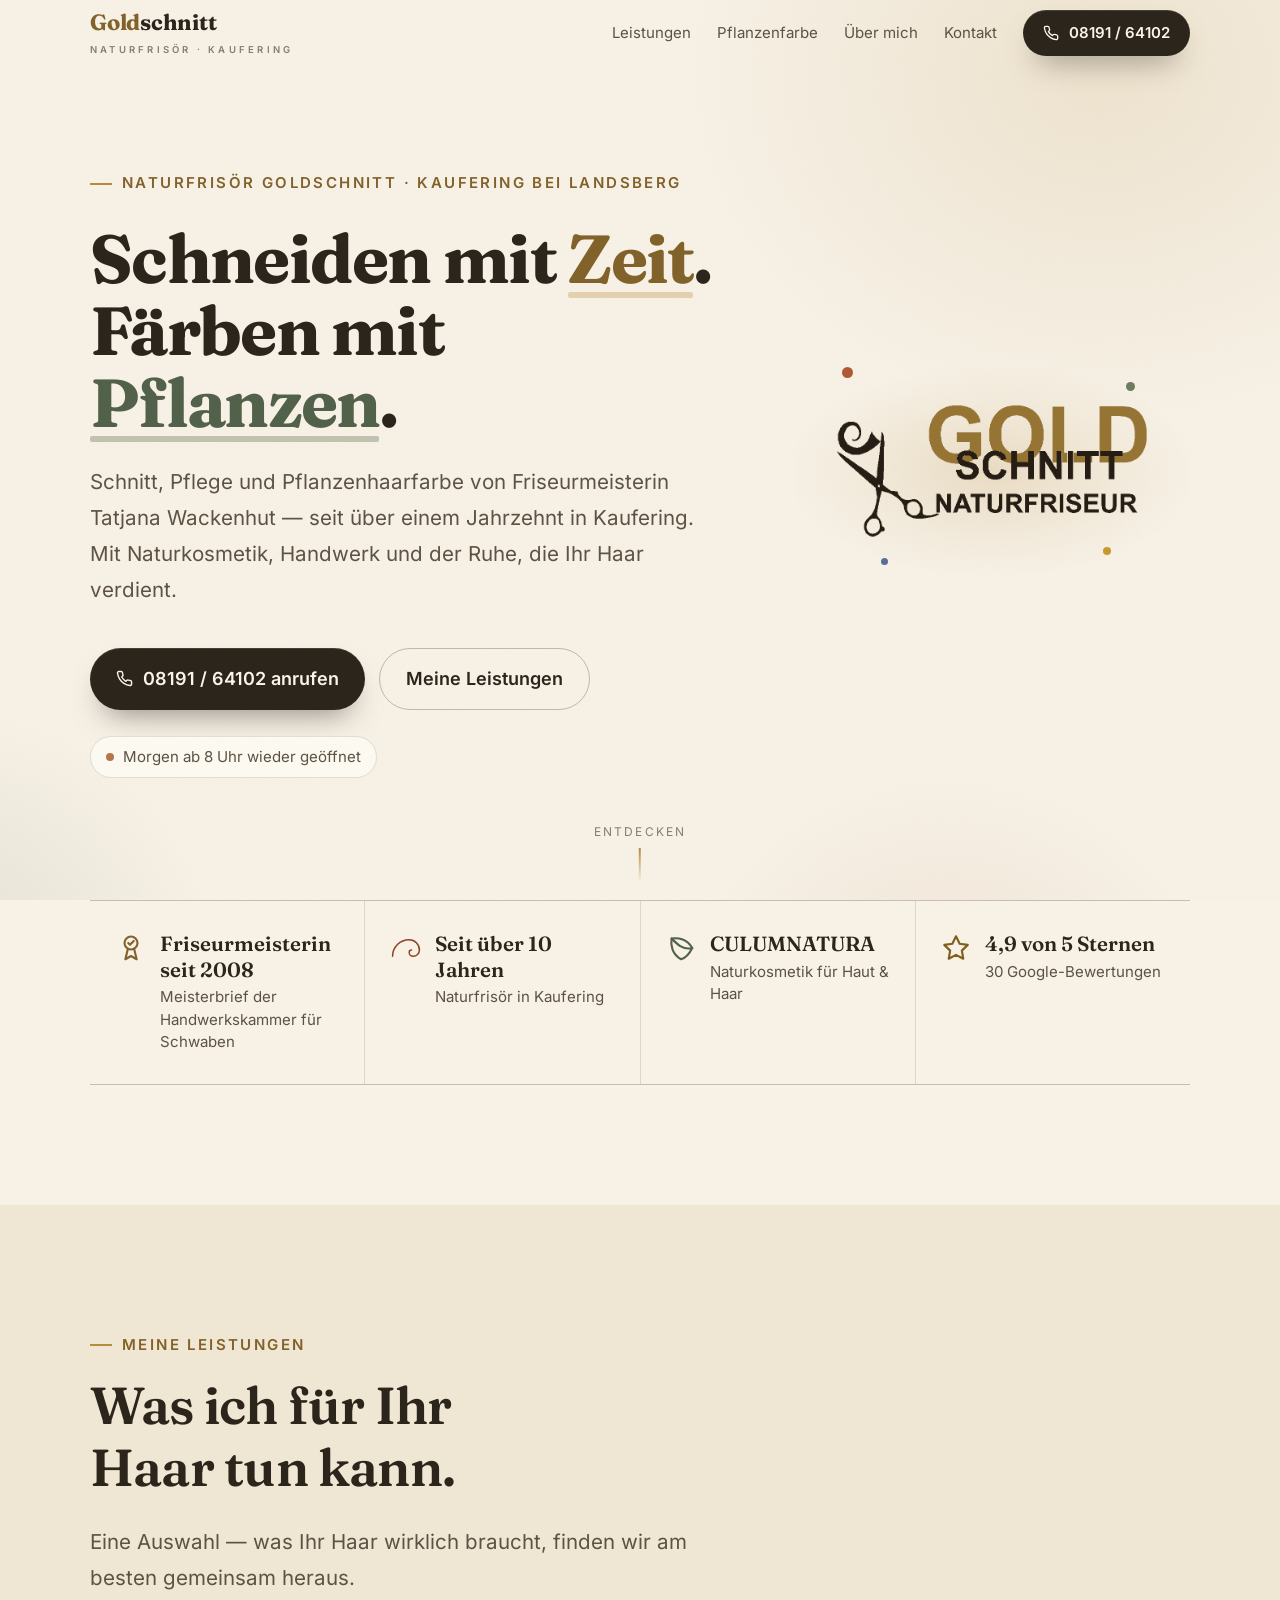
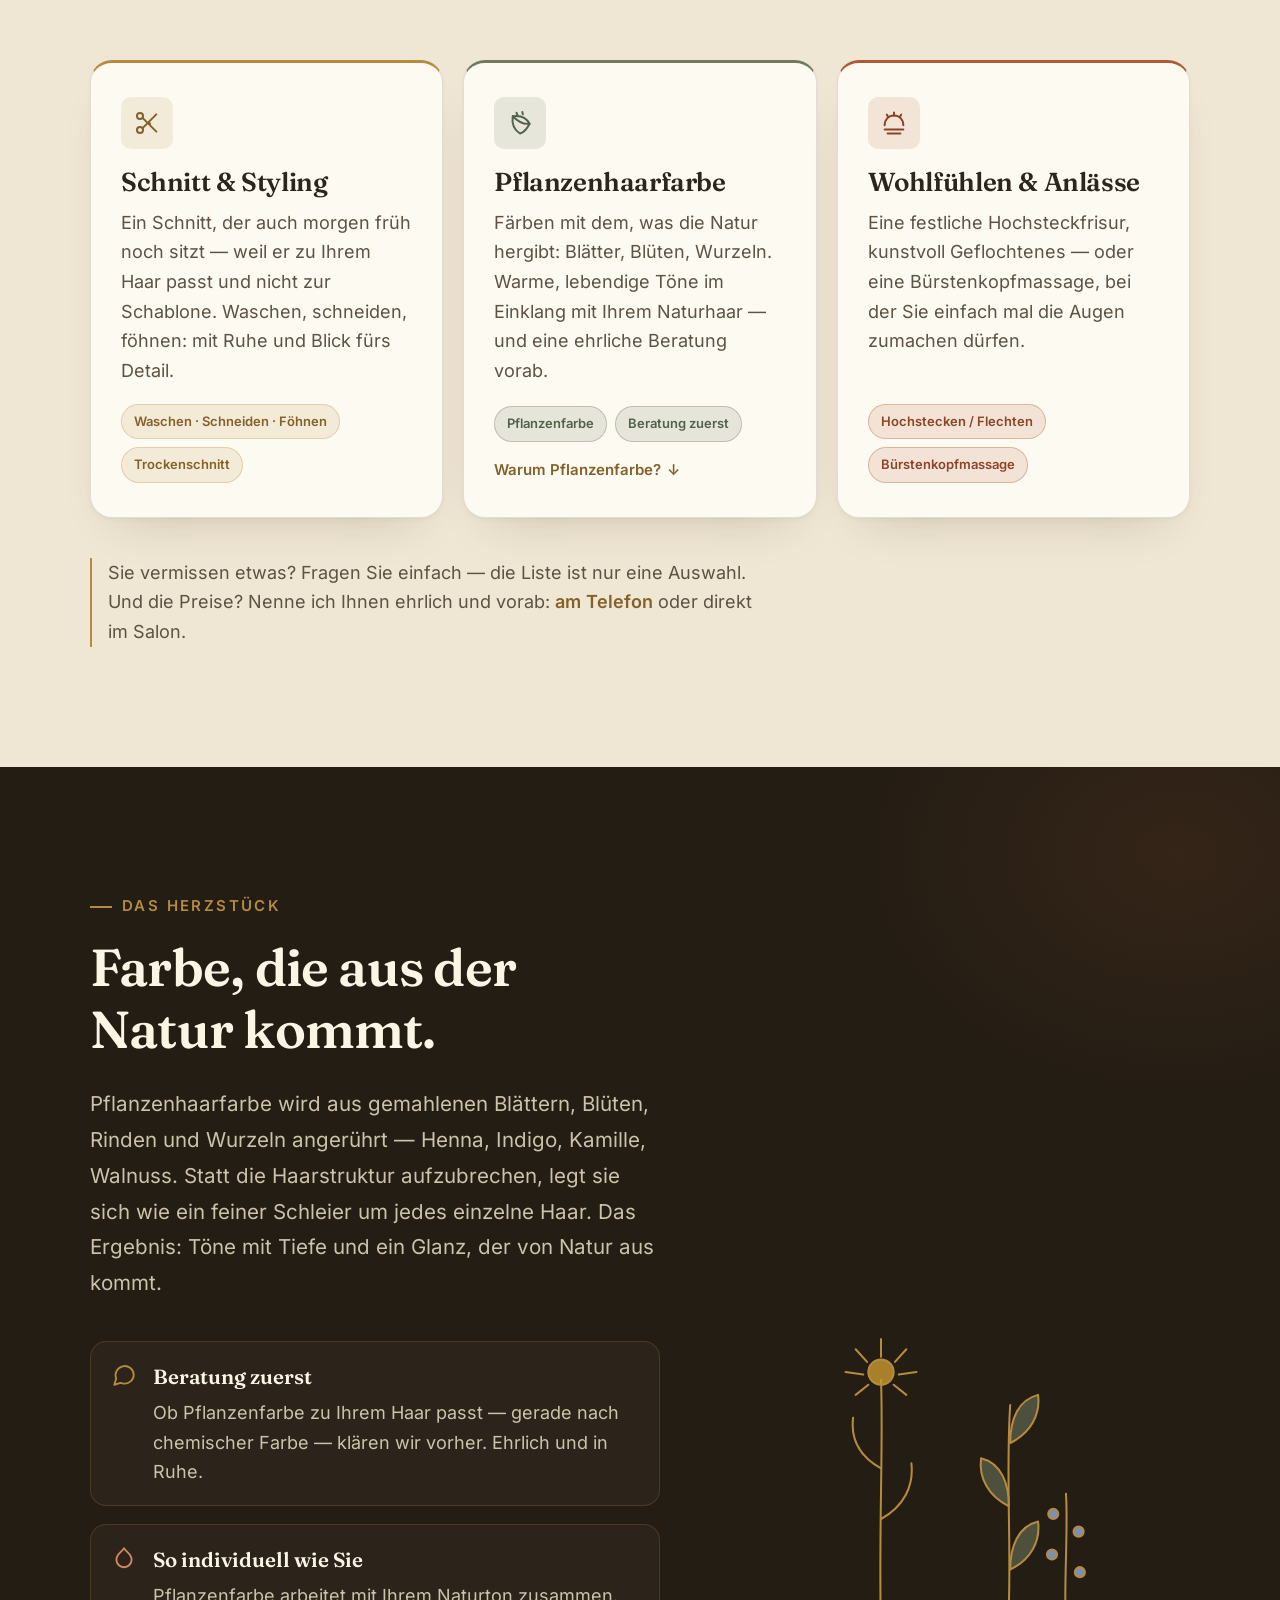
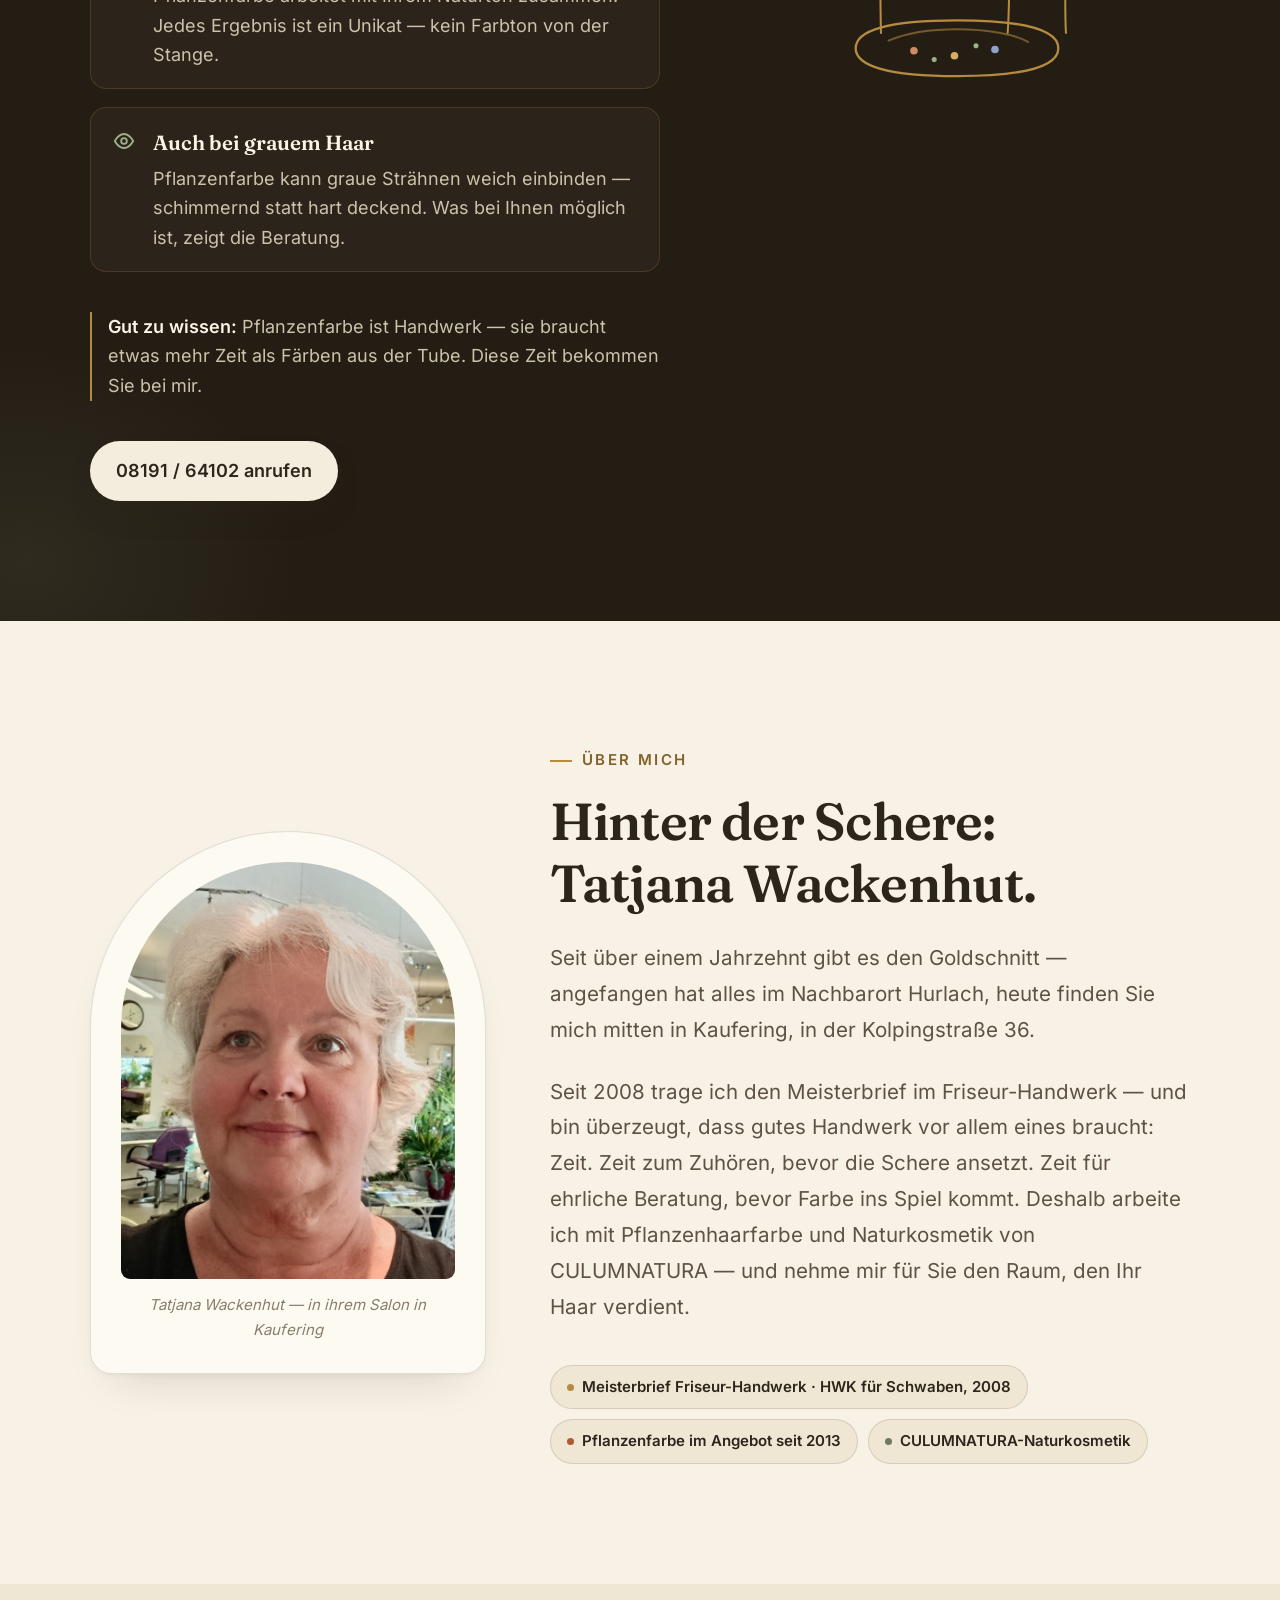
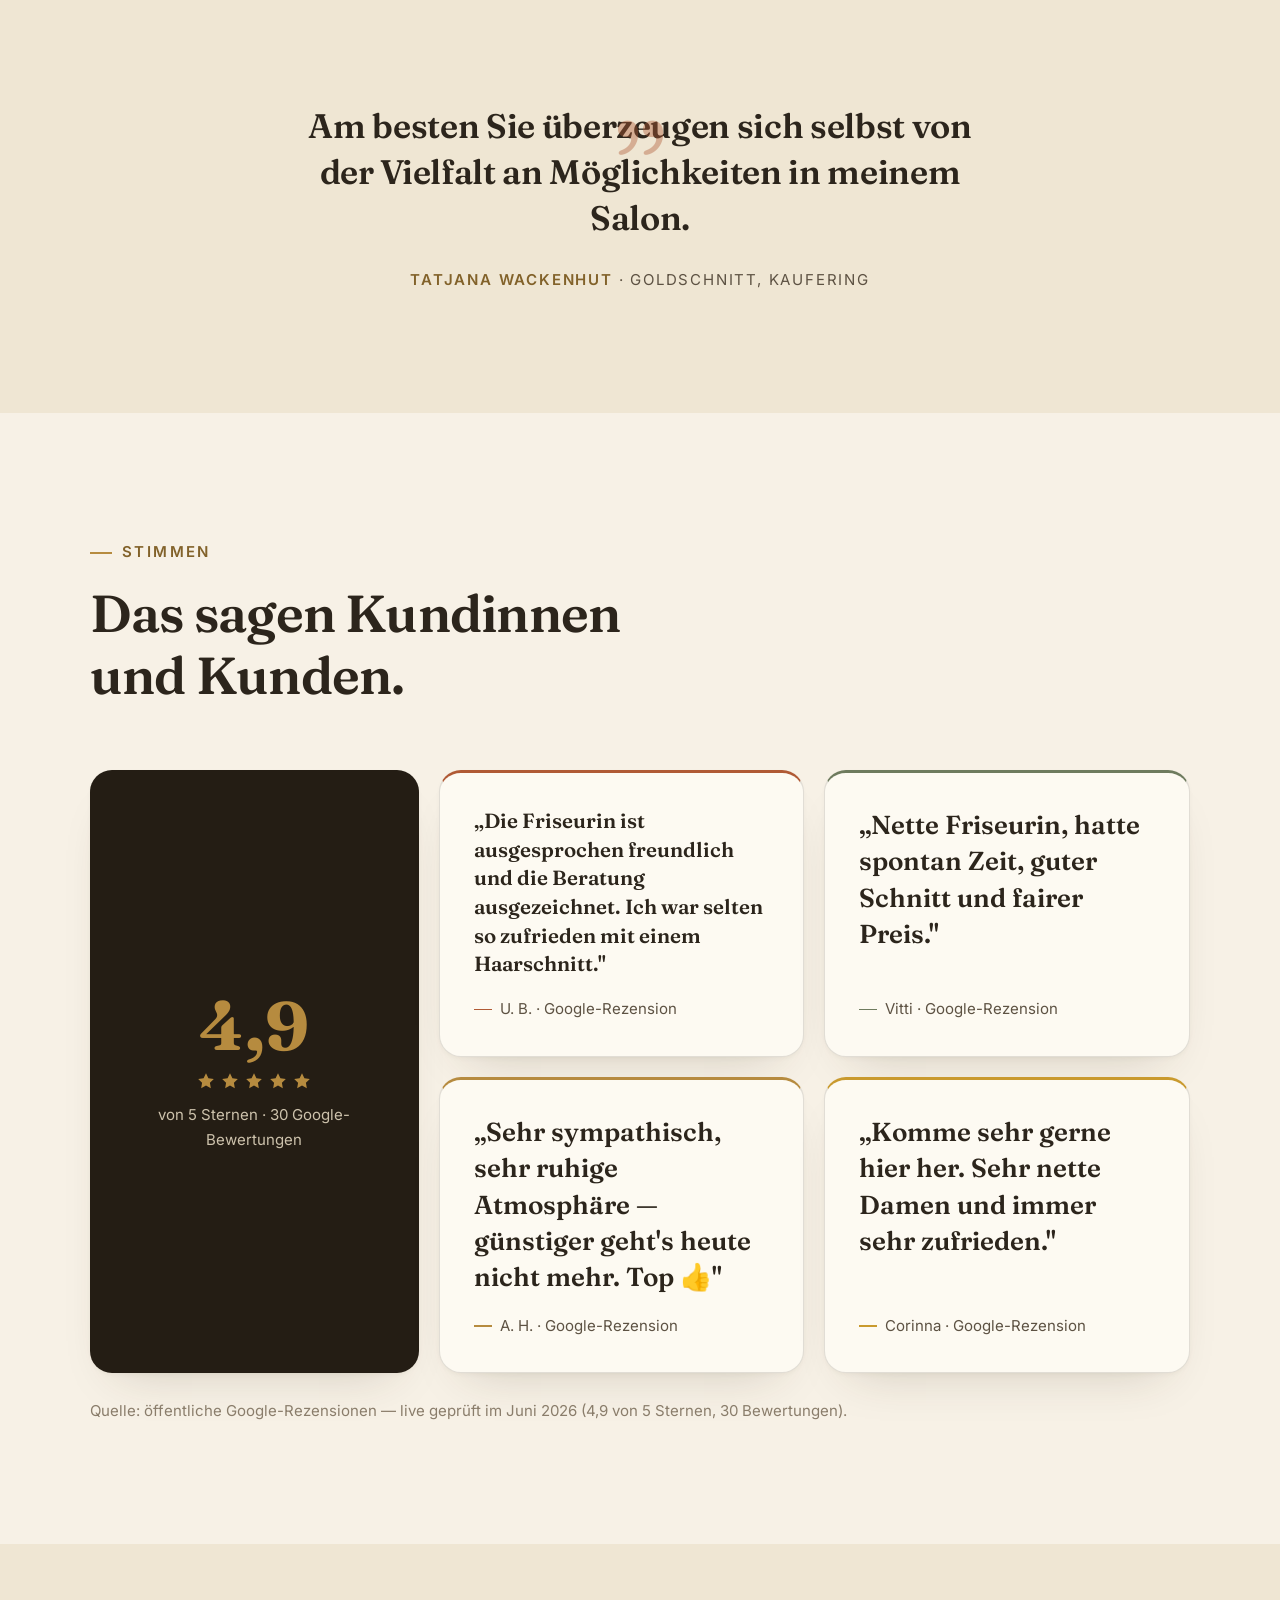
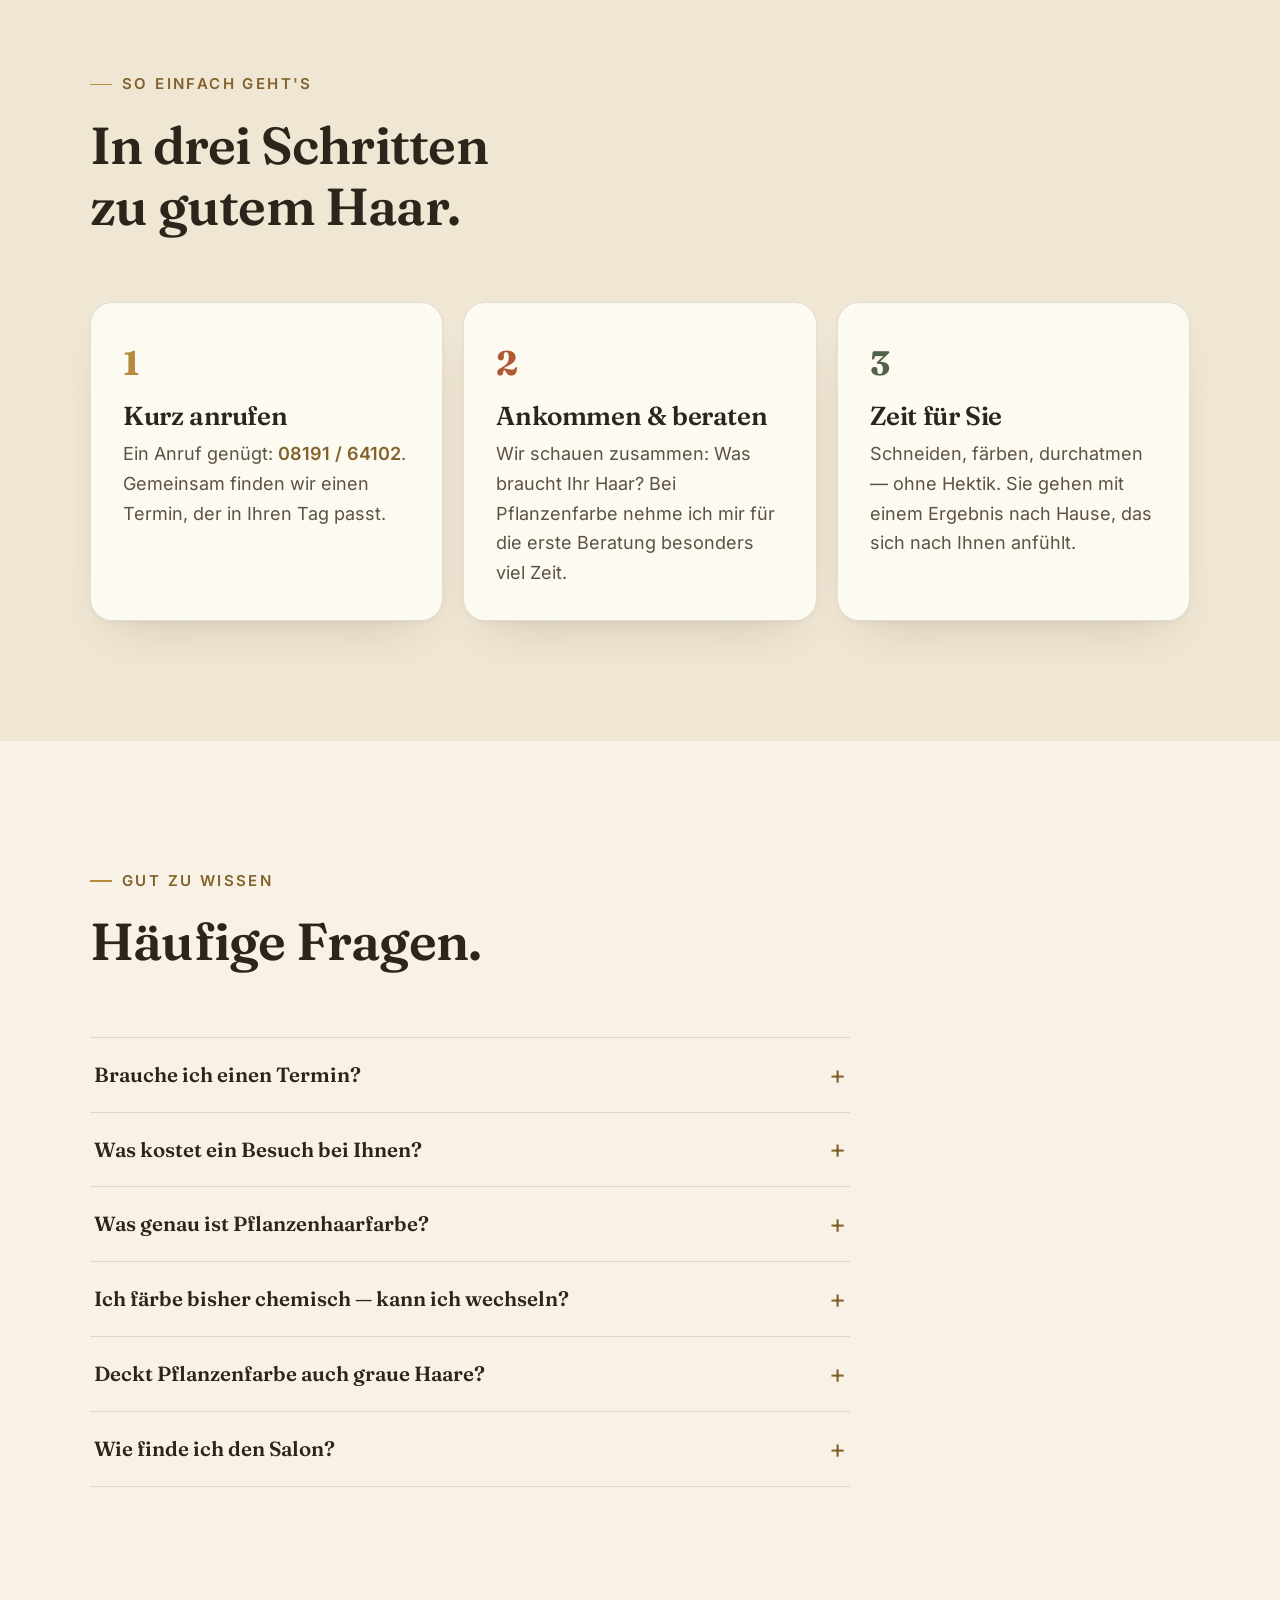
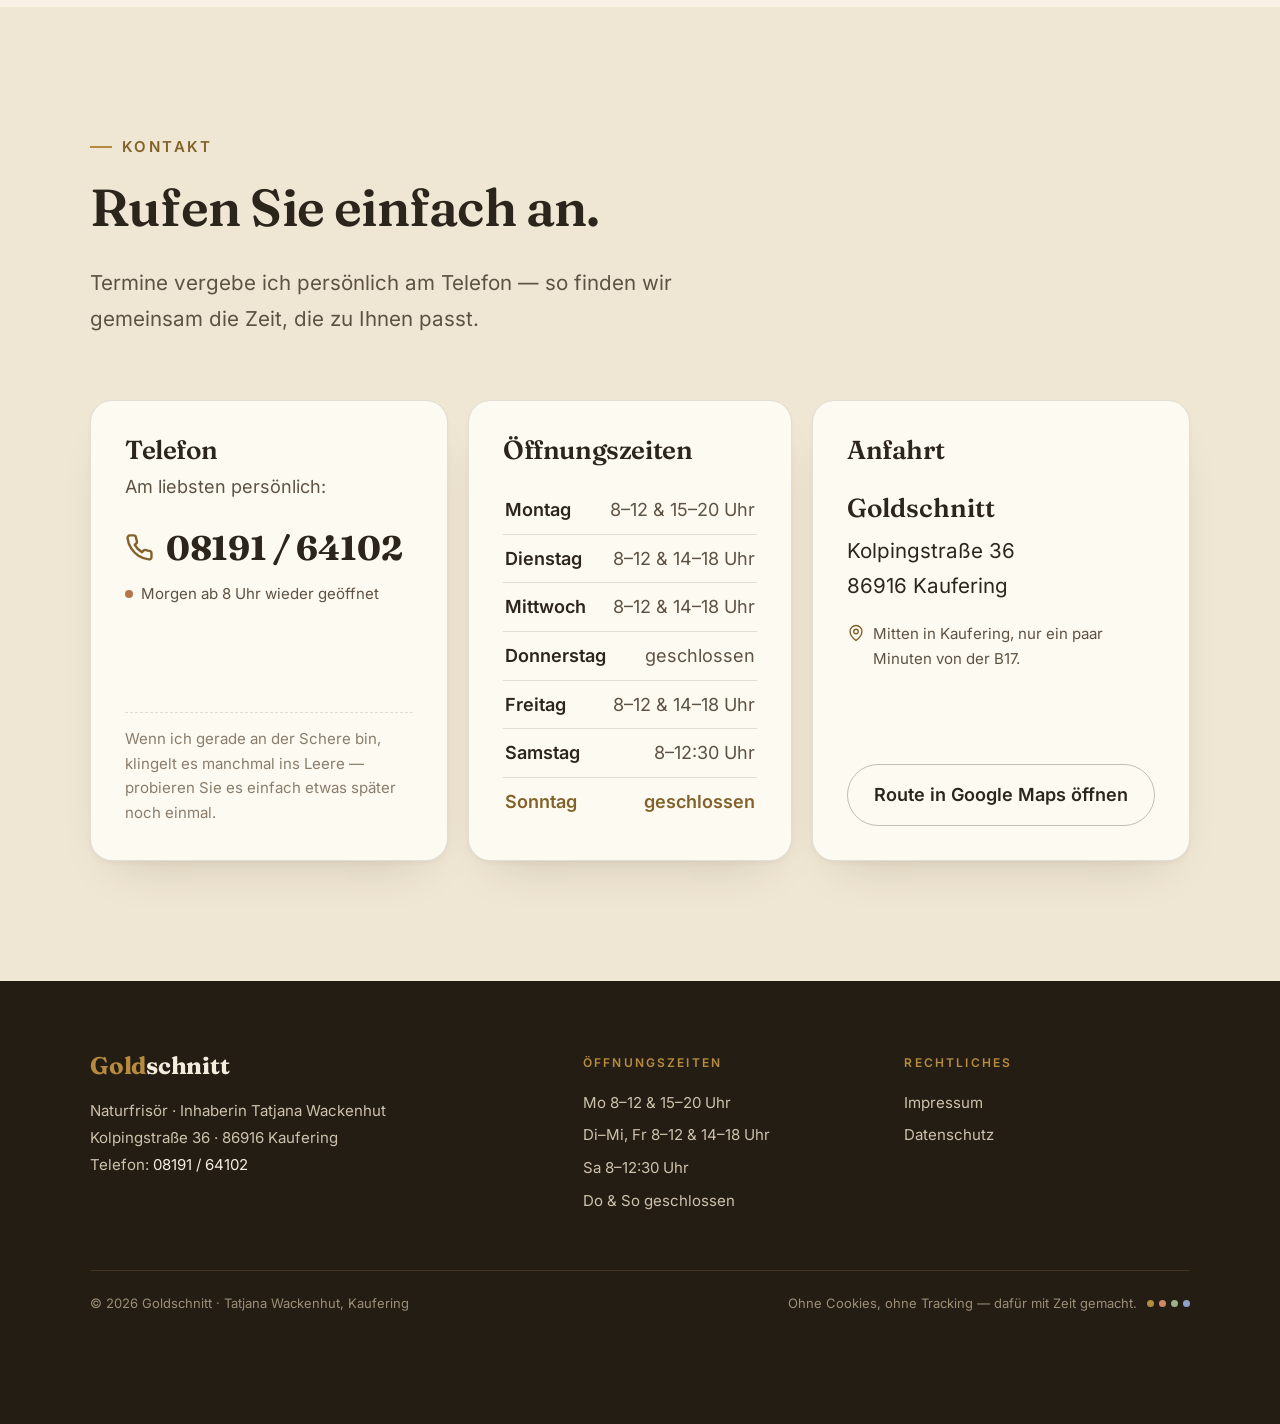
==== commit 07300fe7: "Logo als Hero-Held: gross im Hero statt Spirale, Nav/Footer schlanke Wortmarke - Hero-Visual: echtes" ====
--- a/index.html
+++ b/index.html
@@ -27,9 +27,10 @@
   <meta property="og:description" content="Schneiden mit Zeit. Färben mit Pflanzen. Friseurmeisterin Tatjana Wackenhut, Kolpingstraße 36, Kaufering." />
   <meta property="og:type" content="website" />
   <meta property="og:locale" content="de_DE" />
-  <meta property="og:image" content="assets/og.jpg" />
+  <!-- absolute URL für WhatsApp/OG-Vorschau (Demo-Hosting; bei Go-Live auf echte Domain umstellen) -->
+  <meta property="og:image" content="https://lechcode.github.io/goldschnitt-vorschau/assets/og.jpg" />
   <meta name="theme-color" content="#F7F1E6" />
-  <link rel="icon" href="data:image/svg+xml,%3Csvg xmlns='http://www.w3.org/2000/svg' viewBox='0 0 64 64'%3E%3Crect width='64' height='64' rx='14' fill='%23241D14'/%3E%3Cg transform='translate(8,19)' fill='none' stroke='%23B68B3F' stroke-width='2.6' stroke-linecap='round'%3E%3Cpath d='M0 29.4 A29.4 29.4 0 0 1 29.4 0 A18.2 18.2 0 0 1 47.6 18.2 A11.2 11.2 0 0 1 36.4 29.4 A7 7 0 0 1 29.4 22.4 A4.2 4.2 0 0 1 33.6 18.2 A2.8 2.8 0 0 1 36.4 21 A1.4 1.4 0 0 1 35 22.4'/%3E%3C/g%3E%3C/svg%3E" />
+  <link rel="icon" href="data:image/svg+xml,%3Csvg xmlns='http://www.w3.org/2000/svg' viewBox='0 0 64 64'%3E%3Crect width='64' height='64' rx='14' fill='%23F7F1E6'/%3E%3Crect x='1.5' y='1.5' width='61' height='61' rx='13' fill='none' stroke='%23C9A24B' stroke-width='2'/%3E%3Cg transform='translate(8,19)' fill='none' stroke='%23B68B3F' stroke-width='3' stroke-linecap='round'%3E%3Cpath d='M0 29.4 A29.4 29.4 0 0 1 29.4 0 A18.2 18.2 0 0 1 47.6 18.2 A11.2 11.2 0 0 1 36.4 29.4 A7 7 0 0 1 29.4 22.4 A4.2 4.2 0 0 1 33.6 18.2 A2.8 2.8 0 0 1 36.4 21 A1.4 1.4 0 0 1 35 22.4'/%3E%3C/g%3E%3C/svg%3E" />
   <!-- Schriften lokal gehostet — DSGVO: keine Verbindung zu Google-Servern -->
   <link rel="preload" href="assets/fonts/fraunces-700.woff2" as="font" type="font/woff2" crossorigin>
   <link rel="preload" href="assets/fonts/inter-400.woff2" as="font" type="font/woff2" crossorigin>
@@ -182,10 +183,7 @@
   .wm{font-family:var(--serif);font-weight:700;font-size:22px;letter-spacing:-.01em;line-height:1;color:var(--ink);}
   .wm .gold{color:var(--gold-deep);}
   .wm-sub{display:block;font-family:var(--sans);font-weight:600;font-size:9.5px;letter-spacing:.34em;text-transform:uppercase;color:var(--ink-faint);margin-top:3px;}
-  /* Tatjanas Original-Logo (freigestellt), wieder in Ehren */
-  .brand-logo{height:46px;width:auto;display:block;transition:transform .4s var(--ease);}
-  .brand:hover .brand-logo{transform:scale(1.03);}
-  .foot-brand .brand-logo{height:58px;}
+  /* Tatjanas Original-Logo lebt jetzt groß im Hero (.hero-logo) — Nav/Footer tragen die Wortmarke */
   .nav-links{display:flex;align-items:center;gap:26px;}
   .nav-links a:not(.btn){font-size:15px;color:var(--ink-soft);font-weight:500;position:relative;padding:4px 0;transition:color .2s var(--ease);}
   .nav-links a:not(.btn)::after{content:"";position:absolute;left:0;bottom:-2px;width:0;height:1.5px;background:var(--gold);transition:width .25s var(--ease);}
@@ -219,6 +217,11 @@
   .spiral-stage{position:relative;width:min(440px,100%);}
   .spiral-stage::before{content:"";position:absolute;inset:6%;border-radius:50%;background:radial-gradient(circle at 50% 44%, rgba(182,139,63,.16), rgba(182,139,63,.05) 55%, transparent 72%);}
   .spiral-svg{position:relative;width:100%;height:auto;color:var(--gold);overflow:visible;}
+  /* PROBE: Logo statt Spirale im Hero */
+  .logo-stage{position:relative;display:grid;place-items:center;padding:clamp(2rem,5vw,3.5rem) 1rem;width:100%;}
+  .logo-stage::before{content:"";position:absolute;inset:0;background:radial-gradient(ellipse 72% 60% at 50% 50%, rgba(182,139,63,.20), rgba(182,139,63,.05) 50%, transparent 72%);}
+  .logo-stage .pigment{position:absolute;border-radius:50%;}
+  .hero-logo{position:relative;width:min(420px,86%);height:auto;}
   /* Spirale zeichnet sich einmalig (nur mit JS; reduced-motion stoppt sie) */
   .js .spiral-draw{stroke-dasharray:1;stroke-dashoffset:1;animation:draw 2.4s .35s var(--ease) forwards;}
   @keyframes draw{to{stroke-dashoffset:0;}}
@@ -475,8 +478,10 @@
   <header class="nav" id="nav">
     <nav class="wrap nav-in" aria-label="Hauptnavigation">
       <a class="brand" href="#top" aria-label="Goldschnitt Naturfrisör — zum Seitenanfang">
-        <!-- Tatjanas Original-Logo, vom roten Kasten freigestellt -->
-        <img class="brand-logo" src="assets/img/logo-goldschnitt.png" width="771" height="334" alt="Goldschnitt Naturfrisör">
+        <span>
+          <span class="wm"><span class="gold">Gold</span>schnitt</span>
+          <span class="wm-sub">Naturfrisör · Kaufering</span>
+        </span>
       </a>
       <button class="nav-toggle" aria-label="Menü öffnen" aria-expanded="false" aria-controls="nav-links"><span></span><span></span><span></span></button>
       <div class="nav-links" id="nav-links">
@@ -506,18 +511,13 @@
             <p class="hero-status" id="status-hero"><span class="dot" aria-hidden="true"></span><span class="txt">Termine nach telefonischer Vereinbarung</span></p>
           </div>
           <div class="hero-visual" aria-hidden="true">
-            <div class="spiral-stage">
-              <!-- Die Goldene-Schnitt-Spirale: Fibonacci-Radien 21·13·8·5·3·2·1 — Marke & Locke zugleich -->
-              <svg class="spiral-svg" viewBox="-3 -3 40 27" fill="none" stroke="currentColor" stroke-linecap="round">
-                <path class="spiral-draw" pathLength="1" stroke-width="1.1" d="M0 21 A21 21 0 0 1 21 0 A13 13 0 0 1 34 13 A8 8 0 0 1 26 21 A5 5 0 0 1 21 16 A3 3 0 0 1 24 13 A2 2 0 0 1 26 15 A1 1 0 0 1 25 16"/>
-                <path class="spiral-draw" pathLength="1" stroke-width=".45" stroke-opacity=".5" d="M21 0 L21 21 M21 13 L34 13 M26 13 L26 21 M21 16 L26 16 M24 13 L24 16" />
-                <circle cx="25.4" cy="15.4" r=".7" fill="currentColor" stroke="none"/>
-                <!-- Pflanzenfarben-Pigmente, die in die Locke wirbeln -->
-                <circle cx="5.5" cy="3.5" r="1" style="fill:var(--henna)" stroke="none"/>
-                <circle cx="30.5" cy="-1" r=".8" style="fill:var(--sage)" stroke="none"/>
-                <circle cx="36" cy="17.5" r=".75" style="fill:var(--honey)" stroke="none"/>
-                <circle cx="1.5" cy="13" r=".65" style="fill:var(--indigo)" stroke="none"/>
-              </svg>
+            <!-- PROBE: Logo an der Stelle der Goldenen-Schnitt-Spirale -->
+            <div class="logo-stage">
+              <span class="pigment" style="width:11px;height:11px;background:var(--henna);top:8%;left:12%;"></span>
+              <span class="pigment" style="width:9px;height:9px;background:var(--sage);top:14%;right:14%;"></span>
+              <span class="pigment" style="width:8px;height:8px;background:var(--honey);bottom:16%;right:20%;"></span>
+              <span class="pigment" style="width:7px;height:7px;background:var(--indigo);bottom:12%;left:22%;"></span>
+              <img class="hero-logo" src="assets/img/logo-goldschnitt.png" width="771" height="334" alt="">
             </div>
           </div>
         </div>
@@ -807,7 +807,7 @@
       <div class="foot-top">
         <div class="foot-brand">
           <a class="brand" href="#top" aria-label="Goldschnitt Naturfrisör — zum Seitenanfang">
-            <img class="brand-logo" src="assets/img/logo-goldschnitt-hell.png" width="771" height="334" alt="Goldschnitt Naturfrisör">
+            <span class="wm"><span class="gold">Gold</span>schnitt</span>
           </a>
           <p>Naturfrisör · Inhaberin Tatjana Wackenhut<br>Kolpingstraße 36 · 86916 Kaufering<br>Telefon: <a href="tel:+49819164102" style="color:var(--bone);">08191 / 64102</a></p>
         </div>
